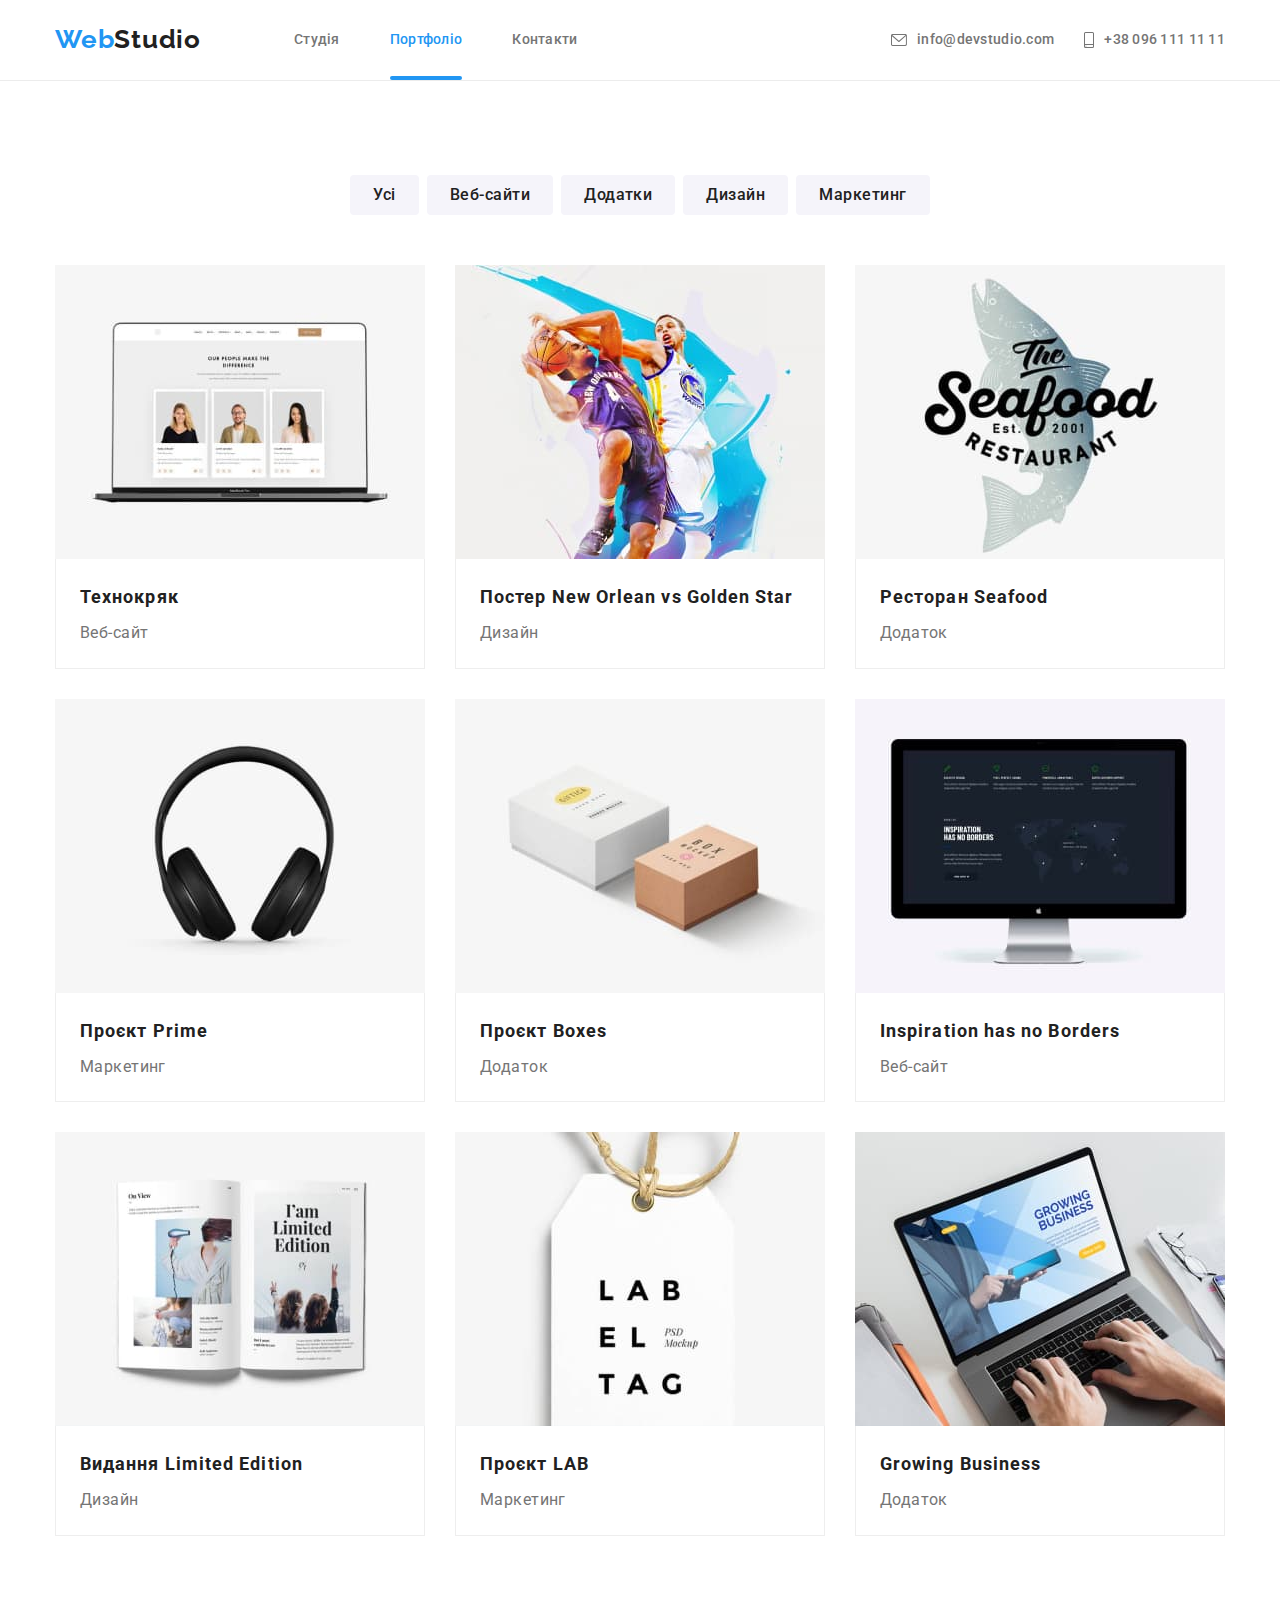
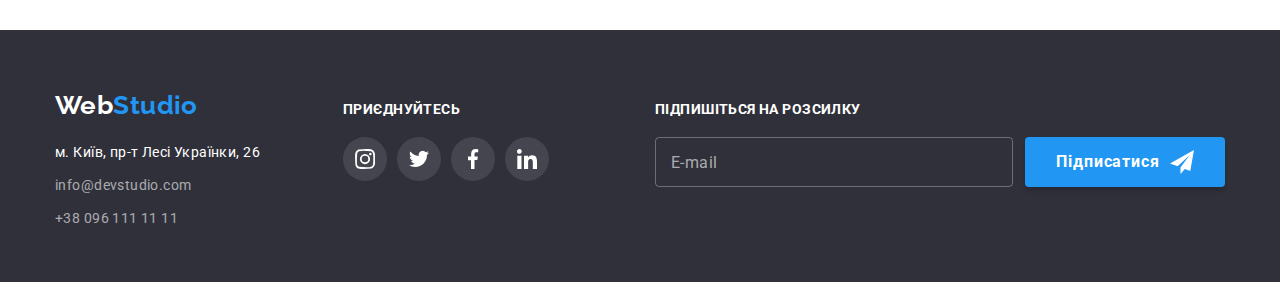
==== portfolio.html @ b29b8c08 "komit" ====
<!DOCTYPE html>
<html lang="uk">

<head>
  <meta charset="UTF-8" />
  <meta http-equiv="X-UA-Compatible" content="IE=edge" />
  <meta name="viewport" content="width=device-width, initial-scale=1.0" />
  <title>Document</title>

  <link href="https://fonts.googleapis.com/css2?family=Raleway:wght@700&family=Roboto:wght@400;500;700;900&display=swap"
    rel="stylesheet" />

  <link rel="stylesheet"
    href="https://cdnjs.cloudflare.com/ajax/libs/modern-normalize/1.1.0/modern-normalize.min.css" />

  <link rel="stylesheet" href="./css/styles.css" />
  <title>Препросесор SASS</title>
  <link rel="stylesheet" href="./css/main.min.css">
</head>

<body>
  <header class="header">
    <div class="header__container container">
      <a href="./index.html" class="logo">
        <span class="logo__web">Web</span><span class="logo__studio">Studio</span></a>
      <nav>
        <ul class="header__menu list">
          <li class="header__item">
            <a href="./index.html" class="header__link">Студія</a>
          </li>
          <li class="header__item">
            <a href="./portfolio.html" class=" header__link header__link--current header__link--active">Портфоліо</a>
          </li>
          <li class="header__item"><a href="" class="header__link">Контакти</a></li>
        </ul>
      </nav>

      <ul class="header__menu list">
        <li class="header__contact">
          <a href="mailto:info@devstudio.com" class="header__link">
            <svg class="header__icon" width="16" height="12">
              <use href="./images/icons.svg#icon-email" class="o"></use>
            </svg>
            info@devstudio.com</a>
        </li>
        <li class="header__contact">
          <a href="tel:+380961111111" class="header__link">
            <svg class="header__icon" width="10" height="16">
              <use href="./images/icons.svg#icon-smartphone"></use>
            </svg>
            +38 096 111 11 11</a>
        </li>
      </ul>
    </div>
  </header>

  <main>
    <section class="section">
      <div class="container">
        <h1 class="visually-hidden">Портфоліо</h1>
        <ul class="portfolio list">
          <li class="portfolio__item">
            <button type="button" class="portfolio__button">Усі</button>
          </li>
          <li class="portfolio__item">
            <button type="button" class="portfolio__button">Веб-сайти</button>
          </li>
          <li class="portfolio__item">
            <button type="button" class="portfolio__button">Додатки</button>
          </li>
          <li class="portfolio__item">
            <button type="button" class="portfolio__button">Дизайн</button>
          </li>
          <li class="portfolio__item">
            <button type="button" class="portfolio__button">Маркетинг</button>
          </li>
        </ul>

        <ul class="portfolio__box list">
          <li class="portfolio__element">
            <a href="">
              <div class="portfolio__thumb">
                <img src="./images/portfolio1.jpg" alt="web-site" width="370" height="294" />
                <div class="portfolio__name">
                  <p class="portfolio__text">
                    Ресурс пропонує комплексні пропозиції з різним рівнем
                    функціоналу та сервісів. Все це дозволить відвідувачу
                    отримати вичерпні відомості про компанію чи приватну
                    особу.
                  </p>
                </div>
              </div>
              <div class="portfolio__container">
                <h2 class="portfolio__title">Технокряк</h2>
                <p class="portfolio__info">Веб-сайт</p>
              </div>
            </a>
          </li>
          <li class="portfolio__element">
            <a href="">
              <div class="portfolio__thumb">
                <img src="./images/portfolio2.jpg" alt="design" width="370" height="294" />
                <div class="portfolio__name">
                  <p class="portfolio__text">
                    Ресурс пропонує комплексні пропозиції з різним рівнем
                    функціоналу та сервісів. Все це дозволить відвідувачу
                    отримати вичерпні відомості про компанію чи приватну
                    особу.
                  </p>
                </div>
              </div>
              <div class="portfolio__container">
                <h2 class="portfolio__title">Постер New Orlean vs Golden Star</h2>
                <p class="portfolio__info">Дизайн</p>
              </div>
            </a>
          </li>
          <li class="portfolio__element">
            <a href="">
              <div class="portfolio__thumb">
                <img src="./images/portfolio3.jpg" alt="addition" width="370" height="294" />
                <div class="portfolio__name">
                  <p class="portfolio__text">
                    Ресурс пропонує комплексні пропозиції з різним рівнем
                    функціоналу та сервісів. Все це дозволить відвідувачу
                    отримати вичерпні відомості про компанію чи приватну
                    особу.
                  </p>
                </div>
              </div>
              <div class="portfolio__container">
                <h2 class="portfolio__title">Ресторан Seafood</h2>
                <p class="portfolio__info">Додаток</p>
              </div>
            </a>
          </li>
          <li class="portfolio__element">
            <a href="">
              <div class="portfolio__thumb">
                <img src="./images/portfolio4.jpg" alt="marketing" width="370" height="294" />
                <div class="portfolio__name">
                  <p class="portfolio__text">
                    Ресурс пропонує комплексні пропозиції з різним рівнем
                    функціоналу та сервісів. Все це дозволить відвідувачу
                    отримати вичерпні відомості про компанію чи приватну
                    особу.
                  </p>
                </div>
              </div>
              <div class="portfolio__container">
                <h2 class="portfolio__title">Проєкт Prime</h2>
                <p class="portfolio__info">Маркетинг</p>
              </div>
            </a>
          </li>
          <li class="portfolio__element">
            <a href="">
              <div class="portfolio__thumb">
                <img src="./images/portfolio5.jpg" alt="addition" width="370" height="294" />
                <div class="portfolio__name">
                  <p class="portfolio__text">
                    Ресурс пропонує комплексні пропозиції з різним рівнем
                    функціоналу та сервісів. Все це дозволить відвідувачу
                    отримати вичерпні відомості про компанію чи приватну
                    особу.
                  </p>
                </div>
              </div>
              <div class="portfolio__container">
                <h2 class="portfolio__title">Проєкт Boxes</h2>
                <p class="portfolio__info">Додаток</p>
              </div>
            </a>
          </li>
          <li class="portfolio__element">
            <a href="">
              <div class="portfolio__thumb">
                <img src="./images/portfolio6.jpg" alt="web-site" width="370" height="294" />
                <div class="portfolio__name">
                  <p class="portfolio__text">
                    Ресурс пропонує комплексні пропозиції з різним рівнем
                    функціоналу та сервісів. Все це дозволить відвідувачу
                    отримати вичерпні відомості про компанію чи приватну
                    особу.
                  </p>
                </div>
              </div>
              <div class="portfolio__container">
                <h2 class="portfolio__title">Inspiration has no Borders</h2>
                <p class="portfolio__info">Веб-сайт</p>
              </div>
            </a>
          </li>
          <li class="portfolio__element">
            <a href="">
              <div class="portfolio__thumb">
                <img src="./images/portfolio7.jpg" alt="design" width="370" height="294" />
                <div class="portfolio__name">
                  <p class="portfolio__text">
                    Ресурс пропонує комплексні пропозиції з різним рівнем
                    функціоналу та сервісів. Все це дозволить відвідувачу
                    отримати вичерпні відомості про компанію чи приватну
                    особу.
                  </p>
                </div>
              </div>
              <div class="portfolio__container">
                <h2 class="portfolio__title">Видання Limited Edition</h2>
                <p class="portfolio__info">Дизайн</p>
              </div>
            </a>
          </li>
          <li class="portfolio__element">
            <a href="">
              <div class="portfolio__thumb">
                <img src="./images/portfolio8.jpg" alt="marketing" width="370" height="294" />
                <div class="portfolio__name">
                  <p class="portfolio__text">
                    Ресурс пропонує комплексні пропозиції з різним рівнем
                    функціоналу та сервісів. Все це дозволить відвідувачу
                    отримати вичерпні відомості про компанію чи приватну
                    особу.
                  </p>
                </div>
              </div>
              <div class="portfolio__container">
                <h2 class="portfolio__title">Проєкт LAB</h2>
                <p class="portfolio__info">Маркетинг</p>
              </div>
            </a>
          </li>
          <li class="portfolio__element">
            <a href="">
              <div class="portfolio__thumb">
                <img src="./images/portfolio9.jpg" alt="addition" width="370" height="294" />
                <div class="portfolio__name">
                  <p class="portfolio__text">
                    Ресурс пропонує комплексні пропозиції з різним рівнем
                    функціоналу та сервісів. Все це дозволить відвідувачу
                    отримати вичерпні відомості про компанію чи приватну
                    особу.
                  </p>
                </div>
              </div>
              <div class="portfolio__container">
                <h2 class="portfolio__title">Growing Business</h2>
                <p class="portfolio__info">Додаток</p>
              </div>
            </a>
          </li>
        </ul>
      </div>
    </section>
  </main>

  <footer class="footer">
    <div class="container footer__container">
      <div class="footer__logo">
        <a href="./index.html" class="footer__link"><span class="footer__web">Web</span><span
            class="footer__studio">Studio</span>
        </a>
        <address>
          <ul class="footer__adress list">
            <li class="footer__item">
              <a href="#" class="footer__map">м. Київ, пр-т Лесі Українки, 26</a>
            </li>
            <li class="footer__item">
              <a href="mailto:info@devstudio.com" class="footer__link-email">info@devstudio.com</a>
            </li>
            <li class="footer__item">
              <a href="tel:+380961111111" class="footer__link-tel">+38 096 111 11 11</a>
            </li>
          </ul>
        </address>
      </div>

      <div class="social-container">
        <p class="social__title">приєднуйтесь</p>

        <ul class="social">
          <li class="social__item">
            <a href="" class="social__link">
              <svg width="20" height="20">
                <use href="./images/icons.svg#icon-instagram" class="o"></use>
              </svg>
            </a>
          </li>
          <li class="social__item">
            <a href="" class="social__link">
              <svg width="20" height="20">
                <use href="./images/icons.svg#icon-twitter" class="o"></use>
              </svg>
            </a>
          </li>
          <li class="social__item">
            <a href="" class="social__link">
              <svg width="20" height="20">
                <use href="./images/icons.svg#icon-facebook" class="o"></use>
              </svg>
            </a>
          </li>
          <li class="social__item">
            <a href="" class="social__link">
              <svg width="20" height="20">
                <use href="./images/icons.svg#icon-linkedin" class="o"></use>
              </svg>
            </a>
          </li>
        </ul>
      </div>

      <div class="footer__form">
        <p class="footer__title">Підпишіться на розсилку</p>
        <form class="footer__box">
          <label for="E-mail" class="footer__label"></label>
          <input type="email" class="footer__input" name="E-mail" id="E-mail" placeholder="E-mail" />
          <button type="submit" class="footer__button">Підписатися
            <svg width="24" height="24">
              <use href="./images/icons.svg#icon-send" class="o"></use>
            </svg></button>
        </form>
      </div>
    </div>
  </footer>
</body>

</html>
---- css/styles.css ----
/* html {
  box-sizing: border-box;
}
*,
*::before,
*::after {
  box-sizing: inherit;
}
h1,
h2,
h3,
h4,
h5,
h6,
ul,
p {
  margin: 0;
}
ul {
  padding: 0;
}
img {
  display: block;
  max-width: 100%;
  height: auto;
}
a {
  text-decoration: none;
  color: inherit;
}
:root {
  --background-color: #ffffff;
  --brand-color: #2f303a;
  --button-color: #2196f3;
  --text-color: #212121;
  --second-text: #757575;
  --animation-name: #f5f4fa;
  --button-activ: #188ce8;
  --background-color-hero: #c4c4c4;
  --icons: #afb1b8;
}

body {
  background-color: var(--background-color);
  color: var(--second-text);
  font-family: Roboto, sans-serif;
  font-size: 14px;
  letter-spacing: 0.03em;
}
.container {
  width: 1200px;
  padding-left: 15px;
  padding-right: 15px;
  margin-left: auto;
  margin-right: auto;
}
.section {
  padding-top: 94px;
  padding-bottom: 94px;
}
.list {
  list-style: none;
  padding: 0;
  margin: 0;
}
.no-pading {
  padding-bottom: 0;
} */

/* Шапка */
/* .main-nav {
  display: flex;
  align-items: center;
}
.logo {
  padding-top: 24px;
  padding-bottom: 25px;
  font-family: Raleway, sans-serif;
  font-weight: 700;
  font-size: 26px;
  line-height: 1.19;
}
.web {
  color: var(--button-color);
}
.studio {
  color: var(--text-color);
} */
/* Навігації */
/* .site-nav {
  display: flex;
  margin-left: 93px;
}
.site-nav .item {
  position: relative;
}
.site-nav .item + .item {
  margin-left: 50px;
}
.site-nav .link {
  display: block;
  padding-top: 32px;
  padding-bottom: 32px;
  color: var(--text-color);

  font-weight: 500;
  line-height: 1.14;
  letter-spacing: 0.02em;

  transition: color 250ms cubic-bezier(0.4, 0, 0.2, 1);
}
.site-nav .link.current {
  color: var(--button-color);
}
.site-nav .link:hover,
.site-nav .link:focus {
  color: var(--button-color);
}
.active::after {
  content: "";
  display: inline-block;
  position: absolute;
  width: 100%;
  height: 4px;
  left: 0;
  bottom: 0;
  margin-top: 28px;

  background: #2196f3;
  border-radius: 2px;
} */

/* Контакти */
/* .auth-nav {
  display: flex;
  margin-left: auto;
  line-height: 16px;
  font-size: 14px;
  align-items: center;
}
.auth-nav .item + .item {
  margin-left: 50px;
}
.icon-emeil {
  margin-right: 10px;
}
.icon-smartphone {
  margin-right: 10px;
}
.auth-nav .info {
  display: flex;
  align-items: center;
  font-weight: 500;
  line-height: 1.14;
  letter-spacing: 0.02em;
}
.info {
  color: var(--second-text);
  fill: var(--second-text);

  transition: color 250ms cubic-bezier(0.4, 0, 0.2, 1);
}
.info:hover,
.info:focus {
  color: var(--button-color);
  fill: var(--button-color);
} */

/* Герой */
/* .hero {
  padding: 200px 0 200px 0;
  max-width: 1600px;
  height: 600px;
  margin-left: auto;
  margin-right: auto;
  background: var(--background-color-hero);
  background-image: linear-gradient(
      to right,
      rgba(40, 48, 58, 0.4),
      rgba(47, 48, 58, 0.4)
    ),
    url(../images/Imgfon.jpg);
  background-repeat: no-repeat;
  background-position: center;
  background-size: auto;
}

.hero-title {
  text-align: center;
  color: var(--background-color);
  font-size: 44px;
  line-height: 1.36;
  letter-spacing: 0.06em;
  text-transform: uppercase;
  font-weight: 900;
  margin: 0 auto 30px;
  width: 696px;
}

.button-primary {
  display: flex;
  text-align: center;
  flex-direction: column;
  justify-content: center;
  align-items: center;
  cursor: pointer;

  font-weight: 700;
  font-size: 16px;
  line-height: 1.88;
  letter-spacing: 0.06em;
  box-shadow: 0px 4px 4px rgba(0, 0, 0, 0.15);
  border-radius: 4px;
  border: none;
  width: 216px;
  height: 50px;
  margin: auto;
  padding: 0;

  color: var(--background-color);
  background-color: var(--button-color);

  transition: background-color 250ms cubic-bezier(0.4, 0, 0.2, 1),
    color 250ms cubic-bezier(0.4, 0, 0.2, 1);
}

.button-primary:hover,
.button-primary:focus {
  background-color: var(--button-activ);
} */

/* Секції */
/* .visually-hidden {
  position: absolute;
  width: 1px;
  height: 1px;
  margin: -1px;
  border: 0;
  padding: 0;

  white-space: nowrap;
  clip-path: inset(100%);
  clip: rect(0 0 0 0);
  overflow: hidden;
} */
/* Список переваг */
/* .feature-list {
  display: flex;
  flex-wrap: wrap;
  column-gap: 30px;
}
.feature-list > .distributed {
  flex-basis: calc((100% - 90px) / 4);
}
.feature-list .title {
  margin-bottom: 10px;

  color: var(--text-color);
  font-weight: 700;
  line-height: 1.14;
  font-size: 14px;
  text-transform: uppercase;
}
.feature-list .desc {
  line-height: 1.71;
} */
/* Іконки перваг */
/* .icon-element {
  display: flex;
  align-items: center;
  justify-content: center;
  width: 270px;
  height: 120px;
  border-radius: 4px;
  margin-bottom: 30px;
  background-color: var(--animation-name);
}
.icon-header-mail {
  display: flex;
  justify-content: center;
}
.icon-header-mail:not(:last-child) {
  margin-right: 30px;
} */

/* Чим займаємось */
/* .img {
  display: flex;
  flex-wrap: wrap;
  column-gap: 30px;
}
.img > .picture {
  flex-basis: calc((100% - 60px) / 3);
}
.img .picture {
  position: relative;
}
.rubric {
  margin-bottom: 50px;

  color: var(--text-color);
  font-weight: 700;
  font-size: 36px;
  line-height: 1.16;
  text-align: center;
}

.work-section__text {
  position: absolute;
  display: flex;
  justify-content: center;
  bottom: 0;
  align-items: center;

  width: 370px;
  height: 70px;
  background: rgba(47, 48, 58, 0.8);

  font-weight: 700;
  font-size: 14px;
  line-height: 1.14;
  letter-spacing: 0.03em;
  text-transform: uppercase;
  color: var(--background-color);
} */

/* Команда */
/* .team-section {
  background: var(--animation-name);
}
.items {
  display: flex;
  flex-wrap: wrap;
  column-gap: 30px;
}
.items > .foto {
  flex-basis: calc((100% - 90px) / 4);

  background-color: var(--background-color);
  box-shadow: 0px 1px 3px rgba(0, 0, 0, 0.12), 0px 1px 1px rgba(0, 0, 0, 0.14),
    0px 2px 1px rgba(0, 0, 0, 0.2);
  border-radius: 0px 0px 4px 4px;
}
.foto > .foto-desc {
  padding: 30px 0;
}
.team-section .rubric {
  margin-bottom: 50px;

  color: var(--text-color);
  font-weight: 700;
  font-size: 36px;
  line-height: 1.16;
  text-align: center;
}
.team-section .name {
  margin-bottom: 10px;
  color: var(--text-color);
  font-weight: 500;
  font-size: 16px;
  line-height: 1.18;
  text-align: center;
}
.team-section .subtitle {
  font-size: 16px;
  line-height: 1.18;
  text-align: center;
} */

/* іконки соцмереж */
/* .icon-wrapper {
  display: flex;
  align-items: center;
  justify-content: center;
  padding-top: 16px;
}
.card-link {
  display: flex;
  justify-content: center;
}
.link-icon-list {
  list-style-type: none;
}
.link-social-icon {
  display: flex;
  justify-content: center;
  align-items: center;
  width: 44px;
  height: 44px;
  fill: var(--icons);
  cursor: pointer;
  background-color: var(--background-color);
  border-radius: 50%;

  transition: background-color 250ms cubic-bezier(0.4, 0, 0.2, 1),
    fill 250ms cubic-bezier(0.4, 0, 0.2, 1);
}
.link-social-icon:hover,
.link-social-icon:focus {
  fill: var(--background-color);
  background-color: var(--button-color);
  border-radius: 50%;
}
.link-icon-list:not(:last-child) {
  margin-right: 10px;
} */

/* Постійні клієнти ІКОНКИ */
/* .section-clients .section-title {
  margin-bottom: 50px;
  font-weight: 700;
  font-size: 36px;
  line-height: 1.16;
  text-align: center;
  letter-spacing: 0.03em;
  color: var(--text-color);
}
.list-icon {
  display: flex;
  justify-content: center;
}
.item-icon {
  display: flex;
  justify-content: center;
  align-items: baseline;
}
.item-icon:not(:last-child) {
  margin-right: 30px;
}
.link-icon {
  display: flex;
  justify-content: center;
  align-items: center;
  width: 170px;
  height: 92px;
  border: 1px solid var(--icons);
  border-radius: 4px;
  fill: var(--icons);

  transition: border 250ms cubic-bezier(0.4, 0, 0.2, 1),
    fill 250ms cubic-bezier(0.4, 0, 0.2, 1);
}
.link-icon:hover,
.link-icon:focus {
  fill: var(--button-color);
  border-color: var(--button-color);
} */

/* Футер Лого*/
/* .footer {
  background: var(--brand-color);
  height: 252px;
  padding: 60px 0 60px 0;
}
.footer .list-div {
  display: flex;
  align-items: baseline;
  justify-content: space-between;
}
.link-wrapper {
  margin-right: 70px;
}
.logo-f {
  display: flex;
  margin-bottom: 20px;

  font-family: Raleway, sans-serif;
  font-weight: 700;
  font-size: 26px;
  line-height: 1.19;
}
.web-footer {
  color: var(--background-color);
}

.studio-footer {
  color: var(--button-color);
}

address li {
  margin-bottom: 9px;
}
address li:last-child {
  margin-bottom: 0;
}
.info-nav {
  font-style: normal;
}
.info-nav .map:hover,
.info-nav .map:focus,
.info-nav .mail-up:hover,
.info-nav .mail-up:focus,
.info-nav .tel-up:hover,
.info-nav .tel-up:focus {
  color: var(--button-color);
}
.info-nav .map {
  color: var(--background-color);
  line-height: 1.71;

  transition: color 250ms cubic-bezier(0.4, 0, 0.2, 1);
}
.info-nav .mail-up {
  color: rgba(255, 255, 255, 0.6);
  line-height: 1.71;

  transition: color 250ms cubic-bezier(0.4, 0, 0.2, 1);
}
.info-nav .tel-up {
  color: rgba(255, 255, 255, 0.6);
  line-height: 1.71;

  transition: color 250ms cubic-bezier(0.4, 0, 0.2, 1);
}


.icon-wrapper-footer {
  display: flex;
  flex-direction: column;
}

.text-icon {
  font-family: "Roboto";
  font-style: normal;
  font-weight: 700;
  font-size: 14px;
  line-height: 16px;
  letter-spacing: 0.03em;
  text-transform: uppercase;
  margin-bottom: 20px;
  color: var(--background-color);
  fill: var(--background-color);
}
.list-icon-footer {
  display: flex;
  align-items: baseline;
}
.item-icon-end {
  display: flex;
  justify-content: center;
}
.item-icon-end:not(:last-child) {
  margin-right: 10px;
}
.link-footer-icon {
  display: flex;
  justify-content: center;
  align-items: center;
  width: 44px;
  height: 44px;
  fill: var(--background-color);
  cursor: pointer;
  background-color: rgba(255, 255, 255, 0.1);
  border-radius: 50%;

  transition: background-color 250ms cubic-bezier(0.4, 0, 0.2, 1),
    color 250ms cubic-bezier(0.4, 0, 0.2, 1);
}
.link-footer-icon:hover,
.link-footer-icon:focus {
  fill: var(--background-color);
  background-color: var(--button-color);
  border-radius: 50%;
}
.link-footer-icon:not(:last-child) {
  margin-right: 10px;
}



.form-input {
  margin-left: 93px;
}
.footer-email-form {
  display: flex;
  align-items: center;
}
.form-input label {
  position: absolute;
  display: flex;
  font-size: 16px;
  line-height: 1.25;
  letter-spacing: 0.03em;

  color: rgba(255, 255, 255, 0.6);
}
.send-size-input {
  display: flex;
  align-items: center;

  width: 358px;
  height: 50px;

  font-style: normal;
  font-weight: 400;
  font-size: 16px;
  line-height: 1.25;
  letter-spacing: 0.03em;

  color: var(--background-color);

  padding: 16px 15px;
  border: 1px solid rgba(255, 255, 255, 0.3);
  border-radius: 4px;
  background-color: transparent;
}
.send-size-input::placeholder {
  color: rgba(255, 255, 255, 0.6);
}
.button-submit-send {
  display: flex;
  justify-content: center;
  align-items: center;
  width: 200px;
  height: 50px;
  margin-left: 12px;
  padding: 0px;
  font-weight: 700;
  font-size: 16px;
  line-height: 1.88;
  letter-spacing: 0.06em;
  color: var(--background-color);
  background-color: var(--button-color);
  border: none;
  box-shadow: 0px 4px 4px rgb(0 0 0 / 15%);
  border-radius: 4px;
  cursor: pointer;
  transition: background-color 250ms cubic-bezier(0.4, 0, 0.2, 1);
  flex-direction: row;
  gap: 10px;
}
.button-submit-send:focus,
.button-submit-send:hover {
  background-color: var(--button-activ);
  transition: background-color 250ms cubic-bezier(0.4, 0, 0.2, 1);
} */

/* Стилі для Portfoio */
/* Кнопки навігації */
/* .btn-portfolio {
  display: flex;
  justify-content: center;
  margin-bottom: 50px;
}
.btn {
  color: var(--text-color);
  background-color: var(--animation-name);
  font-weight: 500;
  font-size: 16px;
  line-height: 1.62;
  letter-spacing: 0.03em;
  text-align: center;
  font-family: inherit;
  cursor: pointer;

  padding: 6px 22px;
  border-radius: 4px;
  border: 1px solid transparent;

  transition: background-color 250ms cubic-bezier(0.4, 0, 0.2, 1),
    color 250ms cubic-bezier(0.4, 0, 0.2, 1),
    box-shadow 250ms cubic-bezier(0.4, 0, 0.2, 1);
}
.btn-list:not(:last-child) {
  margin-right: 8px;
}
.btn-portfolio button:hover,
.btn-portfolio button:focus {
  color: var(--background-color);
  background-color: var(--button-color);
  box-shadow: 0px 3px 1px rgba(0, 0, 0, 0.1), 0px 1px 2px rgba(0, 0, 0, 0.08),
    0px 2px 2px rgba(0, 0, 0, 0.12);
  border-radius: 4px;
} */

/* Портфоліо */

/* .firs-block {
  display: flex;
  flex-wrap: wrap;
  gap: 30px;
}
.firs-block > .block-img {
  flex-basis: calc((100% - 60px) / 3);
}
.name-desc {
  padding: 20px 24px;
  background: var(--background-color);
  border: 1px solid #eeeeee;
  border-top: transparent;
}
.firs-block .name-block {
  margin-bottom: 4px;

  font-weight: 700;
  font-size: 18px;
  line-height: 2;
  letter-spacing: 0.06em;
  color: var(--text-color);
}
.firs-block .name-end {
  font-size: 16px;
  line-height: 1.8;
  color: var(--second-text);
}
.block-img {
  transition: box-shadow 250ms cubic-bezier(0.4, 0, 0.2, 1);
}
.block-img:hover,
.block-img:focus {
  border: 1px solid #eeeeee;
  box-shadow: 0px 1px 1px rgba(0, 0, 0, 0.12), 0px 4px 4px rgba(0, 0, 0, 0.06),
    1px 4px 6px rgba(0, 0, 0, 0.16);
} */
/* HOVER для портфоліо */
/* .thumb {
  position: relative;
  overflow: hidden;
}
.product-overlay {
  display: inline-block;
  position: absolute;
  width: 100%;
  height: 100%;
  top: 0;
  left: 0;

  background-color: rgba(33, 150, 243, 0.9);

  transform: translateY(100%);
  transition: transform 250ms cubic-bezier(0.4, 0, 0.2, 1);
}
.block-img:hover .product-overlay {
  background: rgba(33, 150, 243, 0.9);
  transform: translateY(0);
}

.product-actions {
  position: absolute;
  padding: 63px 24px;

  font-weight: 400;
  font-size: 18px;
  line-height: 1.55;
  letter-spacing: 0.03em;

  color: var(--background-color);
} */

/* Модальне вікно */
/* .backdrop {
  position: fixed;
  z-index: 1;
  top: 0;
  left: 0;
  width: 100%;
  height: 100%;

  transition: opacity 250ms cubic-bezier(0.4, 0, 0.2, 1),
    visibility 250ms cubic-bezier(0.4, 0, 0.2, 1);

  background: rgba(0, 0, 0, 0.2);
}
.backdrop.is-hidden {
  opacity: 0;
  pointer-events: none;
  visibility: hidden;
}
.modal {
  position: absolute;
  top: 50%;
  left: 50%;
  transform: translate(-50%, -50%);

  transition: transform 250ms cubic-bezier(0.4, 0, 0.2, 1);
  width: 528px;
  height: 581px;

  background: #ffffff;
  box-shadow: 0px 1px 3px rgba(0, 0, 0, 0.12), 0px 1px 1px rgba(0, 0, 0, 0.14),
    0px 2px 1px rgba(0, 0, 0, 0.2);
  border-radius: 4px;
}
.btn-modal-close {
  display: flex;
  align-items: center;
  justify-content: center;
  margin-top: 8px;
  margin-right: 8px;
  position: absolute;
  width: 30px;
  height: 30px;
  right: 0;
  top: 0;

  cursor: pointer;
  border-radius: 50%;
  background: #ffffff;
  border: 1px solid rgba(0, 0, 0, 0.1);
}
.btn-modal-close:hover,
.btn-modal-close:focus {
  fill: var(--button-color);
}
.icon-close {
  width: 11px;
  height: 11px;
} */
/* Форма */
/* .form {
  width: 528px;
  margin-left: auto;
  margin-right: auto;
  padding: 40px;

  background: var(--background-color);
  box-shadow: 0px 1px 3px rgba(0, 0, 0, 0.12), 0px 1px 1px rgba(0, 0, 0, 0.14),
    0px 2px 1px rgba(0, 0, 0, 0.2);
  border-radius: 4px;
}
.form b {
  display: block;
  margin-bottom: 12px;
  font-size: 20px;
  line-height: 1.15;
  text-align: center;
  letter-spacing: 0.03em;

  color: var(--text-color);
}
.form-field {
  position: relative;
  display: flex;
  flex-direction: column;
  margin-bottom: 10px;
}
.form-field label {
  position: relative;
  text-align: left;
  margin-bottom: 4px;

  font-family: "Roboto";
  font-style: normal;
  font-weight: 400;
  font-size: 12px;
  line-height: 1.16;
  letter-spacing: 0.01em;

  color: var(--second-text);
}
.form-field input {
  margin: 0;
  padding: 12px 0 12px 42px;
  width: 448px;
  height: 40px;
  cursor: pointer;
  box-sizing: border-box;
  border: 1px solid rgba(33, 33, 33, 0.2);
  border-radius: 4px;
  transition: border 250ms cubic-bezier(0.4, 0, 0.2, 1);
}
.form-field input:focus,
.form-field input:hover {
  outline: none;
  border-color: var(--button-color);
  transition: border-color 250ms cubic-bezier(0.4, 0, 0.2, 1);
}
.form-field-icon {
  display: flex;
  position: relative;
  cursor: pointer;
}
.form-field-icon .icon {
  display: inline-block;
  position: absolute;
  width: 18px;
  height: 18px;
  top: 50%;
  left: 12px;
  transform: translateY(-50%);
  transition: fill 250ms cubic-bezier(0.4, 0, 0.2, 1);
}
.form-field-icon:focus,
.form-field-icon:hover {
  fill: var(--button-color);
  transition: fill 250ms cubic-bezier(0.4, 0, 0.2, 1);
  transition: border 250ms cubic-bezier(0.4, 0, 0.2, 1);
}
.comment {
  display: block;
  font-size: 12px;
  line-height: 1.16;
  letter-spacing: 0.01em;
  font-weight: 400;
  resize: none;

  padding: 12px 16px;
  width: 448px;
  height: 120px;
  border: 1px solid rgba(33, 33, 33, 0.2);
  border-radius: 4px;
  margin-bottom: 20px;
  transition: border-color 250ms cubic-bezier(0.4, 0, 0.2, 1);
}
.comment::placeholder {
  color: rgba(117, 117, 117, 0.5);
}
.comment:focus,
.comment:hover {
  border-color: var(--button-color);
  outline: none;
  transition: border-color 250ms cubic-bezier(0.4, 0, 0.2, 1);
} */

/* Чекбокс */

/* .options-form-field {
  display: flex;
  justify-content: center;
  margin-bottom: 30px;
}
.options-checkbox {
  position: absolute;
  width: 1px;
  height: 1px;
  margin: -1px;
  border: 0;
  padding: 0;
  clip: rect(0 0 0 0);
  overflow: hidden;
}
.label {
  display: flex;
  align-items: center;
}
.icon-checkbox-box {
  display: inline-block;
  margin-right: 9px;

  width: 16px;
  height: 15px;

  border: 2px solid var(--text-color);
  border-radius: 2px;

  transition: border-color 250ms cubic-bezier(0.4, 0, 0.2, 1),
    background-color 250ms cubic-bezier(0.4, 0, 0.2, 1);

  cursor: pointer;
}
.options-checkbox:checked + .icon-checkbox-box {
  border-color: var(--button-color);
  background-color: var(--button-color);
  background-image: url(../images/icon-check.svg);
  background-size: contain;
  background-origin: border-box;
  background-position: center;
  transition: border-color 250ms cubic-bezier(0.4, 0, 0.2, 1),
    background-color 250ms cubic-bezier(0.4, 0, 0.2, 1);
}
.options-checkbox:focus + .icon-checkbox-box {
  border-color: var(--button-color);
}
/*  
/* .clic {
  text-decoration: underline;
  color: var(--button-color);
  margin-left: 4px;
}
.options-form-field label {
  font-size: 14px;
  line-height: 1.7;
  letter-spacing: 0.03em;

  color: var(--second-text);
}
.button-submit-text {
  display: flex;
  text-align: center;
  justify-content: center;
  align-items: center;
  cursor: pointer;

  font-size: 16px;
  line-height: 1.88;
  letter-spacing: 0.06em;
  background: var(--button-color);
  box-shadow: 0px 4px 4px rgba(0, 0, 0, 0.15);
  border-radius: 4px;
  border: none;
  width: 200px;
  height: 50px;
  margin: auto;
  padding: 0;

  color: var(--background-color);
  background-color: var(--button-color);

  transition: background-color 250ms cubic-bezier(0.4, 0, 0.2, 1),
    color 250ms cubic-bezier(0.4, 0, 0.2, 1);
}

.button-submit-text:hover,
.button-submit-text:focus {
  background-color: var(--button-activ);
} */
---- css/main.min.css ----
/*! modern-normalize v0.6.0 | MIT License | https://github.com/sindresorhus/modern-normalize */*,*::before,*::after{-webkit-box-sizing:border-box;box-sizing:border-box}:root{-moz-tab-size:4;-o-tab-size:4;tab-size:4}html{line-height:1.15;-webkit-text-size-adjust:100%}body{margin:0}body{font-family:system-ui,-apple-system,"Segoe UI",Roboto,Helvetica,Arial,sans-serif,"Apple Color Emoji","Segoe UI Emoji"}hr{height:0}abbr[title]{-webkit-text-decoration:underline dotted;text-decoration:underline dotted}b,strong{font-weight:bolder}code,kbd,samp,pre{font-family:SFMono-Regular,Consolas,"Liberation Mono",Menlo,monospace;font-size:1em}small{font-size:80%}sub,sup{font-size:75%;line-height:0;position:relative;vertical-align:baseline}sub{bottom:-0.25em}sup{top:-0.5em}button,input,optgroup,select,textarea{font-family:inherit;font-size:100%;line-height:1.15;margin:0}button,select{text-transform:none}button,[type=button],[type=reset],[type=submit]{-webkit-appearance:button}button::-moz-focus-inner,[type=button]::-moz-focus-inner,[type=reset]::-moz-focus-inner,[type=submit]::-moz-focus-inner{border-style:none;padding:0}button:-moz-focusring,[type=button]:-moz-focusring,[type=reset]:-moz-focusring,[type=submit]:-moz-focusring{outline:1px dotted ButtonText}fieldset{padding:.35em .75em .625em}legend{padding:0}progress{vertical-align:baseline}[type=number]::-webkit-inner-spin-button,[type=number]::-webkit-outer-spin-button{height:auto}[type=search]{-webkit-appearance:textfield;outline-offset:-2px}[type=search]::-webkit-search-decoration{-webkit-appearance:none}::-webkit-file-upload-button{-webkit-appearance:button;font:inherit}summary{display:list-item}:root{--background-color: #ffffff;--brand-color: #2f303a;--button-color: #2196f3;--text-color: #212121;--second-text: #757575;--animation-name: #f5f4fa;--button-activ: #188ce8;--background-color-hero: #c4c4c4;--icons: #afb1b8}html{-webkit-box-sizing:border-box;box-sizing:border-box}*,*::before,*::after{-webkit-box-sizing:inherit;box-sizing:inherit}h1,h2,h3,h4,h5,h6,ul,p{margin:0}ul{padding:0}img{display:block;max-width:100%;height:auto}a{text-decoration:none;color:inherit}body{background-color:var(--background-color);color:var(--second-text);font-family:Roboto,sans-serif;font-size:14px;letter-spacing:.03em}header{border-bottom:1px solid #ececec}.container{width:1200px;padding-left:15px;padding-right:15px;margin-left:auto;margin-right:auto}.section{padding-top:94px;padding-bottom:94px}.list{list-style:none;padding:0}.no-pading{padding-bottom:0}.visually-hidden{position:absolute;width:1px;height:1px;margin:-1px;border:0;padding:0;white-space:nowrap;-webkit-clip-path:inset(100%);clip-path:inset(100%);clip:rect(0 0 0 0);overflow:hidden}header{border-bottom:1px solid #ececec}.header__container{display:-webkit-box;display:-ms-flexbox;display:flex;-webkit-box-align:center;-ms-flex-align:center;align-items:center}.logo{margin-right:93px;padding-top:24px;padding-bottom:25px;font-family:Raleway;font-style:normal;font-weight:700;font-size:26px;line-height:1.19;letter-spacing:.03em}.logo__web{color:var(--button-color)}.logo__studio{color:var(--text-color)}.header-menu{display:-webkit-box;display:-ms-flexbox;display:flex;margin-left:93px}.header__item{position:relative;display:inline-block}.header__item:not(:last-child){margin-right:50px}.header__link{display:block;padding-top:32px;padding-bottom:32px;font-family:"Roboto";font-style:normal;font-weight:500;line-height:1.14;letter-spacing:.02em;-webkit-transition:color 250ms cubic-bezier(0.4, 0, 0.2, 1);transition:color 250ms cubic-bezier(0.4, 0, 0.2, 1)}.header__link:hover,.header__link:focus{color:var(--button-color)}.header__link--active::after{content:"";position:absolute;width:100%;display:inline-block;height:4px;left:0;bottom:0;margin-top:28px;background:#2196f3;border-radius:2px}.header__link--current{color:var(--button-color)}.header__menu{display:-webkit-box;display:-ms-flexbox;display:flex;margin-left:auto;line-height:16px;font-size:14px;-webkit-box-align:center;-ms-flex-align:center;align-items:center;fill:var(--second-text)}.header__contact:first-child{margin-right:30px}.header__link{display:-webkit-box;display:-ms-flexbox;display:flex;-webkit-box-align:center;-ms-flex-align:center;align-items:center;font-weight:500;line-height:1.14;letter-spacing:.02em}.header__link{fill:var(--second-text);-webkit-transition:color 250ms cubic-bezier(0.4, 0, 0.2, 1);transition:color 250ms cubic-bezier(0.4, 0, 0.2, 1)}.header__link:hover,.header__link:focus{color:var(--button-color);fill:var(--button-color)}.header__icon{margin-right:10px}.hero{padding:200px 0 200px 0;max-width:1600px;height:600px;margin-left:auto;margin-right:auto;background:var(--background-color-hero);background-image:-webkit-gradient(linear, left top, right top, from(rgba(40, 48, 58, 0.4)), to(rgba(47, 48, 58, 0.4))),url(../images/Imgfon.jpg);background-image:linear-gradient(to right, rgba(40, 48, 58, 0.4), rgba(47, 48, 58, 0.4)),url(../images/Imgfon.jpg);background-repeat:no-repeat;background-position:center;background-size:auto}.hero__text{text-align:center;color:var(--background-color);font-size:44px;line-height:1.36;letter-spacing:.06em;text-transform:uppercase;font-weight:900;margin:0 auto 30px;width:696px}.hero__button{display:-webkit-box;display:-ms-flexbox;display:flex;text-align:center;-webkit-box-orient:vertical;-webkit-box-direction:normal;-ms-flex-direction:column;flex-direction:column;-webkit-box-pack:center;-ms-flex-pack:center;justify-content:center;-webkit-box-align:center;-ms-flex-align:center;align-items:center;cursor:pointer;font-weight:700;font-size:16px;line-height:1.88;letter-spacing:.06em;-webkit-box-shadow:0px 4px 4px rgba(0,0,0,.15);box-shadow:0px 4px 4px rgba(0,0,0,.15);border-radius:4px;border:none;width:216px;height:50px;margin:auto;padding:0;color:var(--background-color);background-color:var(--button-color);-webkit-transition:background-color 250ms cubic-bezier(0.4, 0, 0.2, 1),color 250ms cubic-bezier(0.4, 0, 0.2, 1);transition:background-color 250ms cubic-bezier(0.4, 0, 0.2, 1),color 250ms cubic-bezier(0.4, 0, 0.2, 1)}.hero__button:hover,.hero__button:focus{background-color:var(--button-activ)}.benefits__box{display:-webkit-box;display:-ms-flexbox;display:flex;-ms-flex-wrap:wrap;flex-wrap:wrap;-webkit-column-gap:30px;-moz-column-gap:30px;column-gap:30px}.benefits__box .benefits__element{-ms-flex-preferred-size:calc((100% - 90px)/4);flex-basis:calc((100% - 90px)/4)}.benefits__name{margin-bottom:10px;color:var(--text-color);font-weight:700;line-height:1.14;font-size:14px;text-transform:uppercase}.benefits__text{line-height:1.71}.benefits__icons{display:-webkit-box;display:-ms-flexbox;display:flex;-webkit-box-align:center;-ms-flex-align:center;align-items:center;-webkit-box-pack:center;-ms-flex-pack:center;justify-content:center;width:270px;height:120px;border-radius:4px;margin-bottom:30px;background-color:var(--animation-name)}.benefits__icon{display:-webkit-box;display:-ms-flexbox;display:flex;-webkit-box-pack:center;-ms-flex-pack:center;justify-content:center}.benefits__icon:not(:last-child){margin-right:30px}.work__title{margin-bottom:50px;color:var(--text-color);font-weight:700;font-size:36px;line-height:1.16;text-align:center}.work__menu{display:-webkit-box;display:-ms-flexbox;display:flex;-ms-flex-wrap:wrap;flex-wrap:wrap;-webkit-column-gap:30px;-moz-column-gap:30px;column-gap:30px}.work__menu{-ms-flex-preferred-size:calc((100% - 60px)/3);flex-basis:calc((100% - 60px)/3)}.work__menu{position:relative}.work__text{position:absolute;display:-webkit-box;display:-ms-flexbox;display:flex;-webkit-box-pack:center;-ms-flex-pack:center;justify-content:center;bottom:0;-webkit-box-align:center;-ms-flex-align:center;align-items:center;width:370px;height:70px;background:rgba(47,48,58,.8);font-weight:700;font-size:14px;line-height:1.14;letter-spacing:.03em;text-transform:uppercase;color:var(--background-color)}.team{background:var(--animation-name)}.team__title{margin-bottom:50px;color:var(--text-color);font-weight:700;font-size:36px;line-height:1.16;text-align:center}.team__menu{display:-webkit-box;display:-ms-flexbox;display:flex;-ms-flex-wrap:wrap;flex-wrap:wrap;-webkit-column-gap:30px;-moz-column-gap:30px;column-gap:30px}.team__menu>.team__images{-ms-flex-preferred-size:calc((100% - 90px)/4);flex-basis:calc((100% - 90px)/4);background-color:var(--background-color);-webkit-box-shadow:0px 1px 3px rgba(0,0,0,.12),0px 1px 1px rgba(0,0,0,.14),0px 2px 1px rgba(0,0,0,.2);box-shadow:0px 1px 3px rgba(0,0,0,.12),0px 1px 1px rgba(0,0,0,.14),0px 2px 1px rgba(0,0,0,.2);border-radius:0px 0px 4px 4px}.team__images>.team__box{padding:30px 0}.team__name{margin-bottom:10px;color:var(--text-color);font-weight:500;font-size:16px;line-height:1.18;letter-spacing:.03em;text-align:center}.team__work{font-size:16px;line-height:1.18;text-align:center}.icons{display:-webkit-box;display:-ms-flexbox;display:flex;-webkit-box-align:center;-ms-flex-align:center;align-items:center;-webkit-box-pack:center;-ms-flex-pack:center;justify-content:center;padding-top:16px}.icons__box{display:-webkit-box;display:-ms-flexbox;display:flex;-webkit-box-pack:center;-ms-flex-pack:center;justify-content:center}.icons__images{list-style-type:none}.icons__images:not(:last-child){margin-right:10px}.icons__link{display:-webkit-box;display:-ms-flexbox;display:flex;-webkit-box-pack:center;-ms-flex-pack:center;justify-content:center;-webkit-box-align:center;-ms-flex-align:center;align-items:center;width:44px;height:44px;fill:var(--icons);cursor:pointer;background-color:var(--background-color);border-radius:50%;-webkit-transition:background-color 250ms cubic-bezier(0.4, 0, 0.2, 1),fill 250ms cubic-bezier(0.4, 0, 0.2, 1);transition:background-color 250ms cubic-bezier(0.4, 0, 0.2, 1),fill 250ms cubic-bezier(0.4, 0, 0.2, 1)}.icons__link:hover,.icons__link:focus{fill:var(--background-color);background-color:var(--button-color);border-radius:50%}.clients__title{margin-bottom:50px;font-weight:700;font-size:36px;line-height:1.16;text-align:center;letter-spacing:.03em;color:var(--text-color)}.clients__box{display:-webkit-box;display:-ms-flexbox;display:flex;-webkit-box-pack:center;-ms-flex-pack:center;justify-content:center}.clients__element{display:-webkit-box;display:-ms-flexbox;display:flex;-webkit-box-pack:center;-ms-flex-pack:center;justify-content:center;-webkit-box-align:baseline;-ms-flex-align:baseline;align-items:baseline}.clients__element:not(:last-child){margin-right:30px}.clients__link{display:-webkit-box;display:-ms-flexbox;display:flex;-webkit-box-pack:center;-ms-flex-pack:center;justify-content:center;-webkit-box-align:center;-ms-flex-align:center;align-items:center;width:170px;height:92px;border:1px solid var(--icons);border-radius:4px;fill:var(--icons);-webkit-transition:border 250ms cubic-bezier(0.4, 0, 0.2, 1),fill 250ms cubic-bezier(0.4, 0, 0.2, 1);transition:border 250ms cubic-bezier(0.4, 0, 0.2, 1),fill 250ms cubic-bezier(0.4, 0, 0.2, 1)}.clients__link:hover,.clients__link:focus{fill:var(--button-color);border-color:var(--button-color)}.footer{background:var(--brand-color);height:252px;padding:60px 0 60px 0}.footer .footer__container{display:-webkit-box;display:-ms-flexbox;display:flex;-webkit-box-align:baseline;-ms-flex-align:baseline;align-items:baseline;-webkit-box-pack:justify;-ms-flex-pack:justify;justify-content:space-between}.footer__logo{margin-right:70px}.footer__logo .footer__link{display:-webkit-box;display:-ms-flexbox;display:flex;margin-bottom:20px;font-family:Raleway;font-weight:700;font-size:26px;line-height:1.19}.footer__web{color:var(--background-color)}.footer__studio{color:var(--button-color)}.footer__item{margin-bottom:9px}.footer__item:last-child{margin-bottom:0}.footer__adress{font-style:normal}.footer__map{color:var(--background-color);line-height:1.71;-webkit-transition:color 250ms cubic-bezier(0.4, 0, 0.2, 1);transition:color 250ms cubic-bezier(0.4, 0, 0.2, 1)}.footer__link-email{color:rgba(255,255,255,.6);line-height:1.71;-webkit-transition:color 250ms cubic-bezier(0.4, 0, 0.2, 1);transition:color 250ms cubic-bezier(0.4, 0, 0.2, 1)}.footer__link-tel{color:rgba(255,255,255,.6);line-height:1.71;-webkit-transition:color 250ms cubic-bezier(0.4, 0, 0.2, 1);transition:color 250ms cubic-bezier(0.4, 0, 0.2, 1)}.footer__map:hover,.footer__map:focus,.footer__link-email:hover,.footer__link-email:focus,.footer__link-tel:hover,.footer__link-tel:focus{color:var(--button-color)}.social-container{display:-webkit-box;display:-ms-flexbox;display:flex;-webkit-box-orient:vertical;-webkit-box-direction:normal;-ms-flex-direction:column;flex-direction:column}.social__title{font-style:normal;font-weight:700;font-size:14px;line-height:16px;letter-spacing:.03em;text-transform:uppercase;margin-bottom:20px;color:var(--background-color);fill:var(--background-color)}.social{display:-webkit-box;display:-ms-flexbox;display:flex;-webkit-box-align:baseline;-ms-flex-align:baseline;align-items:baseline}.social__item{display:-webkit-box;display:-ms-flexbox;display:flex;-webkit-box-pack:center;-ms-flex-pack:center;justify-content:center}.social__item:not(:last-child){margin-right:10px}.social__link{display:-webkit-box;display:-ms-flexbox;display:flex;-webkit-box-pack:center;-ms-flex-pack:center;justify-content:center;-webkit-box-align:center;-ms-flex-align:center;align-items:center;width:44px;height:44px;fill:var(--background-color);cursor:pointer;background-color:rgba(255,255,255,.1);border-radius:50%;-webkit-transition:background-color 250ms cubic-bezier(0.4, 0, 0.2, 1),color 250ms cubic-bezier(0.4, 0, 0.2, 1);transition:background-color 250ms cubic-bezier(0.4, 0, 0.2, 1),color 250ms cubic-bezier(0.4, 0, 0.2, 1)}.social__link:hover,.social__link:focus{fill:var(--background-color);background-color:var(--button-color);border-radius:50%}.social__link:not(:last-child){margin-right:10px}.footer__form{margin-left:93px}.footer__title{font-style:normal;font-weight:700;font-size:14px;line-height:16px;letter-spacing:.03em;text-transform:uppercase;margin-bottom:20px;color:var(--background-color)}.footer__box{display:-webkit-box;display:-ms-flexbox;display:flex;-webkit-box-align:center;-ms-flex-align:center;align-items:center}.footer__label{position:absolute;display:-webkit-box;display:-ms-flexbox;display:flex;font-size:16px;line-height:1.25;letter-spacing:.03em;color:rgba(255,255,255,.6)}.footer__input{display:-webkit-box;display:-ms-flexbox;display:flex;-webkit-box-align:center;-ms-flex-align:center;align-items:center;width:358px;height:50px;font-style:normal;font-weight:400;font-size:16px;line-height:1.25;letter-spacing:.03em;color:var(--background-color);padding:16px 15px;border:1px solid rgba(255,255,255,.3);border-radius:4px;background-color:rgba(0,0,0,0)}.footer__input::-webkit-input-placeholder{color:rgba(255,255,255,.6)}.footer__input::-moz-placeholder{color:rgba(255,255,255,.6)}.footer__input:-ms-input-placeholder{color:rgba(255,255,255,.6)}.footer__input::-ms-input-placeholder{color:rgba(255,255,255,.6)}.footer__input::placeholder{color:rgba(255,255,255,.6)}.footer__button{display:-webkit-box;display:-ms-flexbox;display:flex;-webkit-box-pack:center;-ms-flex-pack:center;justify-content:center;-webkit-box-align:center;-ms-flex-align:center;align-items:center;width:200px;height:50px;margin-left:12px;padding:0px;font-weight:700;font-size:16px;line-height:1.88;letter-spacing:.06em;color:var(--background-color);background-color:var(--button-color);border:none;-webkit-box-shadow:0px 4px 4px rgba(0,0,0,.15);box-shadow:0px 4px 4px rgba(0,0,0,.15);border-radius:4px;cursor:pointer;-webkit-transition:background-color 250ms cubic-bezier(0.4, 0, 0.2, 1);transition:background-color 250ms cubic-bezier(0.4, 0, 0.2, 1);-webkit-box-orient:horizontal;-webkit-box-direction:normal;-ms-flex-direction:row;flex-direction:row;gap:10px}.footer__button:focus,.footer__button:hover{background-color:var(--button-activ);-webkit-transition:background-color 250ms cubic-bezier(0.4, 0, 0.2, 1);transition:background-color 250ms cubic-bezier(0.4, 0, 0.2, 1)}.portfolio{display:-webkit-box;display:-ms-flexbox;display:flex;-webkit-box-pack:center;-ms-flex-pack:center;justify-content:center;margin-bottom:50px}.portfolio__button{color:var(--text-color);background-color:var(--animation-name);font-weight:500;font-size:16px;line-height:1.62;letter-spacing:.03em;text-align:center;font-family:inherit;cursor:pointer;padding:6px 22px;border-radius:4px;border:1px solid rgba(0,0,0,0);-webkit-transition:background-color 250ms cubic-bezier(0.4, 0, 0.2, 1),color 250ms cubic-bezier(0.4, 0, 0.2, 1),-webkit-box-shadow 250ms cubic-bezier(0.4, 0, 0.2, 1);transition:background-color 250ms cubic-bezier(0.4, 0, 0.2, 1),color 250ms cubic-bezier(0.4, 0, 0.2, 1),-webkit-box-shadow 250ms cubic-bezier(0.4, 0, 0.2, 1);transition:background-color 250ms cubic-bezier(0.4, 0, 0.2, 1),color 250ms cubic-bezier(0.4, 0, 0.2, 1),box-shadow 250ms cubic-bezier(0.4, 0, 0.2, 1);transition:background-color 250ms cubic-bezier(0.4, 0, 0.2, 1),color 250ms cubic-bezier(0.4, 0, 0.2, 1),box-shadow 250ms cubic-bezier(0.4, 0, 0.2, 1),-webkit-box-shadow 250ms cubic-bezier(0.4, 0, 0.2, 1)}.portfolio__button:hover,.portfolio__button:focus{color:var(--background-color);background-color:var(--button-color);-webkit-box-shadow:0px 3px 1px rgba(0,0,0,.1),0px 1px 2px rgba(0,0,0,.08),0px 2px 2px rgba(0,0,0,.12);box-shadow:0px 3px 1px rgba(0,0,0,.1),0px 1px 2px rgba(0,0,0,.08),0px 2px 2px rgba(0,0,0,.12);border-radius:4px}.portfolio__item:not(:last-child){margin-right:8px}.portfolio__box{display:-webkit-box;display:-ms-flexbox;display:flex;-ms-flex-wrap:wrap;flex-wrap:wrap;gap:30px}.portfolio__box>.portfolio__element{-ms-flex-preferred-size:calc((100% - 60px)/3);flex-basis:calc((100% - 60px)/3)}.portfolio__element{-webkit-transition:-webkit-box-shadow 250ms cubic-bezier(0.4, 0, 0.2, 1);transition:-webkit-box-shadow 250ms cubic-bezier(0.4, 0, 0.2, 1);transition:box-shadow 250ms cubic-bezier(0.4, 0, 0.2, 1);transition:box-shadow 250ms cubic-bezier(0.4, 0, 0.2, 1), -webkit-box-shadow 250ms cubic-bezier(0.4, 0, 0.2, 1)}.portfolio__element:hover,.portfolio__element:focus{border:1px solid #eee;-webkit-box-shadow:0px 1px 1px rgba(0,0,0,.12),0px 4px 4px rgba(0,0,0,.06),1px 4px 6px rgba(0,0,0,.16);box-shadow:0px 1px 1px rgba(0,0,0,.12),0px 4px 4px rgba(0,0,0,.06),1px 4px 6px rgba(0,0,0,.16)}.portfolio__thumb{position:relative;overflow:hidden}.portfolio__name{display:inline-block;position:absolute;width:100%;height:100%;top:0;left:0;background-color:rgba(33,150,243,.9);-webkit-transform:translateY(100%);transform:translateY(100%);-webkit-transition:-webkit-transform 250ms cubic-bezier(0.4, 0, 0.2, 1);transition:-webkit-transform 250ms cubic-bezier(0.4, 0, 0.2, 1);transition:transform 250ms cubic-bezier(0.4, 0, 0.2, 1);transition:transform 250ms cubic-bezier(0.4, 0, 0.2, 1), -webkit-transform 250ms cubic-bezier(0.4, 0, 0.2, 1)}.portfolio__element:hover .portfolio__name{background:rgba(33,150,243,.9);-webkit-transform:translateY(0);transform:translateY(0)}.portfolio__text{position:absolute;padding:63px 24px;font-weight:400;font-size:18px;line-height:1.55;letter-spacing:.03em;color:var(--background-color)}.portfolio__container{padding:20px 24px;background:var(--background-color);border:1px solid #eee;border-top:rgba(0,0,0,0)}.portfolio__title{margin-bottom:4px;font-weight:700;font-size:18px;line-height:2;letter-spacing:.06em;color:var(--text-color)}.portfolio__info{font-size:16px;line-height:1.8;color:var(--second-text)}.backdrop{position:fixed;z-index:1;top:0;left:0;width:100%;height:100%;-webkit-transition:opacity 250ms cubic-bezier(0.4, 0, 0.2, 1),visibility 250ms cubic-bezier(0.4, 0, 0.2, 1);transition:opacity 250ms cubic-bezier(0.4, 0, 0.2, 1),visibility 250ms cubic-bezier(0.4, 0, 0.2, 1);background:rgba(0,0,0,.2)}.is-hidden{opacity:0;pointer-events:none;visibility:hidden}.modal{position:absolute;top:50%;left:50%;-webkit-transform:translate(-50%, -50%);transform:translate(-50%, -50%);-webkit-transition:-webkit-transform 250ms cubic-bezier(0.4, 0, 0.2, 1);transition:-webkit-transform 250ms cubic-bezier(0.4, 0, 0.2, 1);transition:transform 250ms cubic-bezier(0.4, 0, 0.2, 1);transition:transform 250ms cubic-bezier(0.4, 0, 0.2, 1), -webkit-transform 250ms cubic-bezier(0.4, 0, 0.2, 1);width:528px;height:581px;background:#fff;-webkit-box-shadow:0px 1px 3px rgba(0,0,0,.12),0px 1px 1px rgba(0,0,0,.14),0px 2px 1px rgba(0,0,0,.2);box-shadow:0px 1px 3px rgba(0,0,0,.12),0px 1px 1px rgba(0,0,0,.14),0px 2px 1px rgba(0,0,0,.2);border-radius:4px}.modal__button{display:-webkit-box;display:-ms-flexbox;display:flex;-webkit-box-align:center;-ms-flex-align:center;align-items:center;-webkit-box-pack:center;-ms-flex-pack:center;justify-content:center;margin-top:8px;margin-right:8px;position:absolute;width:30px;height:30px;right:0;top:0;cursor:pointer;border-radius:50%;background:#fff;border:1px solid rgba(0,0,0,.1)}.modal__button:hover,.modal__button:focus{fill:var(--button-color)}.modal__icon{width:11px;height:11px}.form{width:528px;margin-left:auto;margin-right:auto;padding:40px;background:var(--background-color);-webkit-box-shadow:0px 1px 3px rgba(0,0,0,.12),0px 1px 1px rgba(0,0,0,.14),0px 2px 1px rgba(0,0,0,.2);box-shadow:0px 1px 3px rgba(0,0,0,.12),0px 1px 1px rgba(0,0,0,.14),0px 2px 1px rgba(0,0,0,.2);border-radius:4px}.form__title{display:block;font-family:"Roboto";font-style:normal;font-weight:700;margin-bottom:12px;font-size:20px;line-height:1.15;text-align:center;letter-spacing:.03em;color:var(--text-color)}.form__field{position:relative;display:-webkit-box;display:-ms-flexbox;display:flex;-webkit-box-orient:vertical;-webkit-box-direction:normal;-ms-flex-direction:column;flex-direction:column;margin-bottom:10px}.form__label{position:relative;text-align:left;margin-bottom:4px;font-family:"Roboto";font-style:normal;font-weight:400;font-size:12px;line-height:1.16;letter-spacing:.01em;color:var(--second-text)}.form__input{margin:0;padding:12px 0 12px 42px;width:448px;height:40px;-webkit-box-sizing:border-box;box-sizing:border-box;border:1px solid rgba(33,33,33,.2);border-radius:4px;-webkit-transition:border 250ms cubic-bezier(0.4, 0, 0.2, 1);transition:border 250ms cubic-bezier(0.4, 0, 0.2, 1)}.form__input:focus,.form__input:hover{outline:none;border-color:var(--button-color);-webkit-transition:border-color 250ms cubic-bezier(0.4, 0, 0.2, 1);transition:border-color 250ms cubic-bezier(0.4, 0, 0.2, 1)}.form__control{display:-webkit-box;display:-ms-flexbox;display:flex;position:relative;cursor:pointer}.form__control:focus,.form__control:hover{fill:var(--button-color);-webkit-transition:fill 250ms cubic-bezier(0.4, 0, 0.2, 1);transition:fill 250ms cubic-bezier(0.4, 0, 0.2, 1);-webkit-transition:border 250ms cubic-bezier(0.4, 0, 0.2, 1);transition:border 250ms cubic-bezier(0.4, 0, 0.2, 1)}.form__icon{display:inline-block;position:absolute;width:18px;height:18px;top:50%;left:12px;-webkit-transform:translateY(-50%);transform:translateY(-50%);-webkit-transition:fill 250ms cubic-bezier(0.4, 0, 0.2, 1);transition:fill 250ms cubic-bezier(0.4, 0, 0.2, 1)}.form__comment{display:block;font-size:12px;line-height:1.16;letter-spacing:.01em;font-weight:400;resize:none;padding:12px 16px;width:448px;height:120px;border:1px solid rgba(33,33,33,.2);border-radius:4px;margin-bottom:20px;-webkit-transition:border-color 250ms cubic-bezier(0.4, 0, 0.2, 1);transition:border-color 250ms cubic-bezier(0.4, 0, 0.2, 1)}.form__comment::-webkit-input-placeholder{color:rgba(117,117,117,.5)}.form__comment::-moz-placeholder{color:rgba(117,117,117,.5)}.form__comment:-ms-input-placeholder{color:rgba(117,117,117,.5)}.form__comment::-ms-input-placeholder{color:rgba(117,117,117,.5)}.form__comment::placeholder{color:rgba(117,117,117,.5)}.form__comment:focus,.form__comment:hover{border-color:var(--button-color);outline:none;-webkit-transition:border-color 250ms cubic-bezier(0.4, 0, 0.2, 1);transition:border-color 250ms cubic-bezier(0.4, 0, 0.2, 1)}.checkbox{display:-webkit-box;display:-ms-flexbox;display:flex;-webkit-box-pack:center;-ms-flex-pack:center;justify-content:center;margin-bottom:30px}.checkbox__label{display:-webkit-box;display:-ms-flexbox;display:flex;-webkit-box-align:center;-ms-flex-align:center;align-items:center;cursor:pointer}.checkbox__input{position:absolute;width:1px;height:1px;margin:-1px;border:0;padding:0;clip:rect(0 0 0 0);overflow:hidden}.checkbox__icon{display:inline-block;margin-right:9px;width:16px;height:15px;border:2px solid var(--text-color);border-radius:2px;-webkit-transition:border-color 250ms cubic-bezier(0.4, 0, 0.2, 1),background-color 250ms cubic-bezier(0.4, 0, 0.2, 1);transition:border-color 250ms cubic-bezier(0.4, 0, 0.2, 1),background-color 250ms cubic-bezier(0.4, 0, 0.2, 1);cursor:pointer}.checkbox__input:checked+.checkbox__icon{border-color:var(--button-color);background-color:var(--button-color);background-image:url(../images/icon-check.svg);background-size:contain;background-origin:border-box;background-position:center;-webkit-transition:border-color 250ms cubic-bezier(0.4, 0, 0.2, 1),background-color 250ms cubic-bezier(0.4, 0, 0.2, 1);transition:border-color 250ms cubic-bezier(0.4, 0, 0.2, 1),background-color 250ms cubic-bezier(0.4, 0, 0.2, 1)}.checkbox__input:focus+.checkbox__icon{border-color:var(--button-color)}.checkbox__clic{text-decoration:underline;color:var(--button-color);margin-left:4px}.checkbox__button{display:-webkit-box;display:-ms-flexbox;display:flex;text-align:center;-webkit-box-pack:center;-ms-flex-pack:center;justify-content:center;-webkit-box-align:center;-ms-flex-align:center;align-items:center;cursor:pointer;font-size:16px;line-height:1.88;letter-spacing:.06em;background:var(--button-color);-webkit-box-shadow:0px 4px 4px rgba(0,0,0,.15);box-shadow:0px 4px 4px rgba(0,0,0,.15);border-radius:4px;border:none;width:200px;height:50px;margin:auto;padding:0;color:var(--background-color);background-color:var(--button-color);-webkit-transition:background-color 250ms cubic-bezier(0.4, 0, 0.2, 1),color 250ms cubic-bezier(0.4, 0, 0.2, 1);transition:background-color 250ms cubic-bezier(0.4, 0, 0.2, 1),color 250ms cubic-bezier(0.4, 0, 0.2, 1)}.checkbox__button:hover,.checkbox__button:focus{background-color:var(--button-activ)}/*# sourceMappingURL=main.min.css.map */
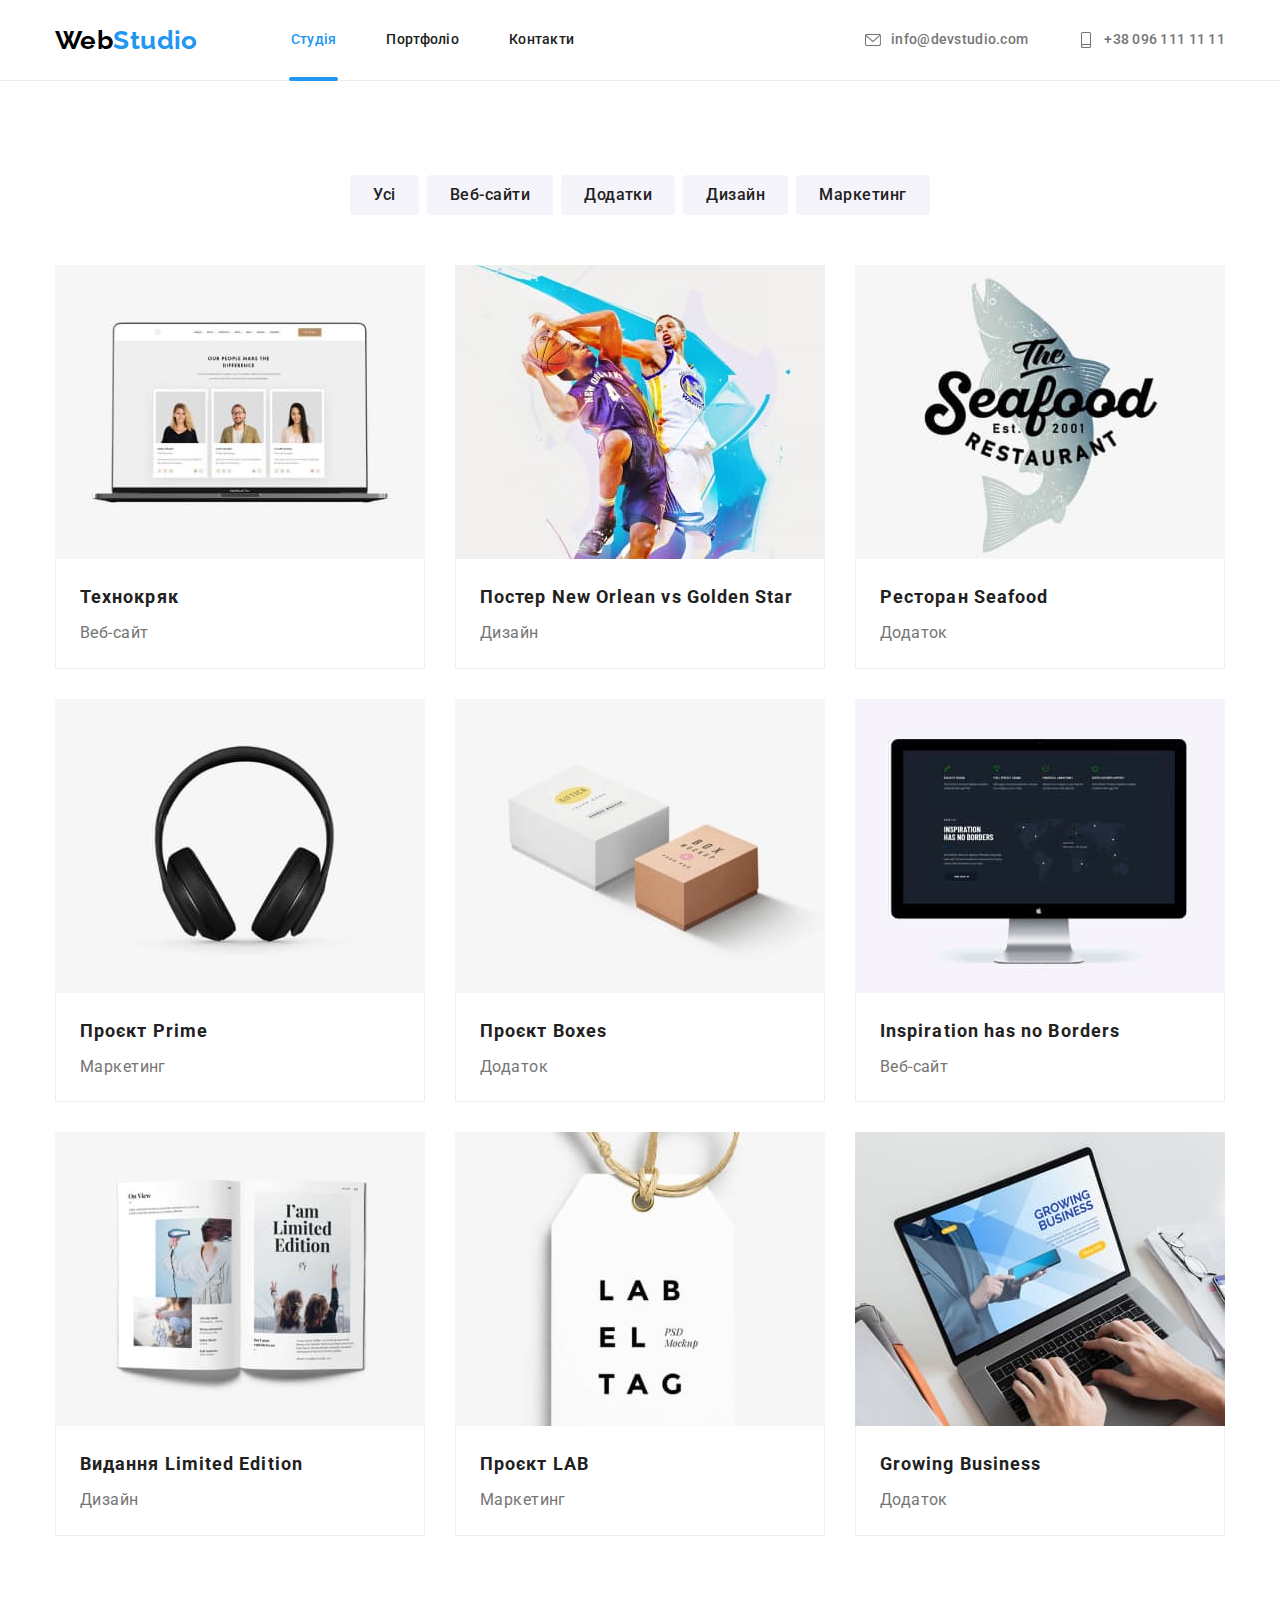
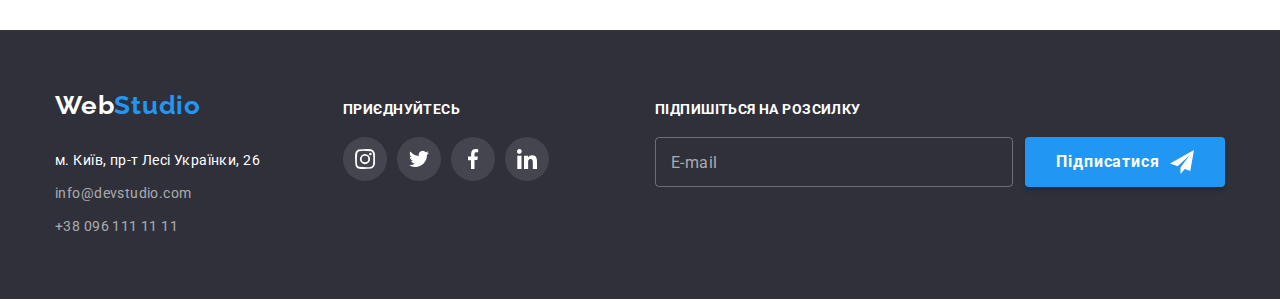
==== commit bca95cfa: "Update portfolio.html" ====
--- a/portfolio.html
+++ b/portfolio.html
@@ -14,43 +14,93 @@
     href="https://cdnjs.cloudflare.com/ajax/libs/modern-normalize/1.1.0/modern-normalize.min.css" />
 
   <link rel="stylesheet" href="./css/styles.css" />
-  <title>Препросесор SASS</title>
   <link rel="stylesheet" href="./css/main.min.css">
 </head>
 
 <body>
   <header class="header">
-    <div class="header__container container">
-      <a href="./index.html" class="logo">
-        <span class="logo__web">Web</span><span class="logo__studio">Studio</span></a>
-      <nav>
-        <ul class="header__menu list">
-          <li class="header__item">
-            <a href="./index.html" class="header__link">Студія</a>
-          </li>
-          <li class="header__item">
-            <a href="./portfolio.html" class=" header__link header__link--current header__link--active">Портфоліо</a>
-          </li>
-          <li class="header__item"><a href="" class="header__link">Контакти</a></li>
+    <div class="container header-nav">
+      <nav class="nav">
+        <a href="./index.html" class="nav__logo logo"><span class="nav__logo--web">Web</span>Studio</a>
+        <ul class="nav__list">
+          <li class="nav__item list"><a class="nav__link nav__link--active" href="./index.html">Студія</a>
+          </li>
+          <li class="nav__item list"><a class="nav__link" href="./portfolio.html">Портфоліо</a></li>
+          <li class="nav__item list"><a class="nav__link" href="">Контакти</a></li>
         </ul>
       </nav>
 
-      <ul class="header__menu list">
-        <li class="header__contact">
-          <a href="mailto:info@devstudio.com" class="header__link">
-            <svg class="header__icon" width="16" height="12">
-              <use href="./images/icons.svg#icon-email" class="o"></use>
+      <ul class="contacts">
+        <li class="contacts__item list">
+          <a class="contacts__link" href="mailto:info@devstudio.com">
+            <svg class="contacts__icon">
+              <use href="./images/icons.svg#icon-email"></use>
             </svg>
-            info@devstudio.com</a>
+            info@devstudio.com
+          </a>
         </li>
-        <li class="header__contact">
-          <a href="tel:+380961111111" class="header__link">
-            <svg class="header__icon" width="10" height="16">
+        <li class="contacts__item list">
+          <a class="contacts__link" href="tel:+380961111111">
+            <svg class="contacts__icon">
               <use href="./images/icons.svg#icon-smartphone"></use>
             </svg>
-            +38 096 111 11 11</a>
+            +38 096 111 11 11
+          </a>
         </li>
       </ul>
+    </div>
+
+    <div class="container mobile-nav">
+      <a href="./index.html" class="mobile-nav__logo logo"><span class="nav__logo--web">Web</span>Studio</a>
+      <button type="button" class="mobile-nav__btn mobile-nav__btn--burger js-open-menu" aria-expanded="false"
+        aria-controls="mobile-menu">
+        <svg class="mobile-nav__icon" width="40" height="40">
+          <use href="./images/icons.svg#icon-menu"></use>
+        </svg>
+      </button>
+      <div class="mobile-nav__modal menu-container js-menu-container" id="mobile-menu">
+        <ul class="mobile-nav__list mobile-menu">
+          <li class="mobile-nav__item list">
+            <a class="mobile-nav__link" href="./index.html">Студія</a>
+          </li>
+          <li class="mobile-nav__item list">
+            <a class="mobile-nav__link" href="./portfolio.html">Портфоліо</a>
+          </li>
+          <li class="mobile-nav__item list">
+            <a class="mobile-nav__link" href="#">Контакти</a>
+          </li>
+        </ul>
+        <div class="mobile-nav__contacts tel-contacts">
+          <ul class="tel-contacts__list">
+            <li class="tel-contacts__item list">
+              <a class="tel-contacts__link tel-contacts__link--tel" href="#">+38 096 111 11 11</a>
+            </li>
+            <li class="tel-contacts__item list">
+              <a class="tel-contacts__link tel-contacts__link--mail" href="#">info@devstudio.com</a>
+            </li>
+          </ul>
+          <ul class="tel-contacts__socials socials-nav">
+            <li class="socials-nav__item list">
+              <a class="socials-nav__link" href="#">Instagram</a>
+            </li>
+            <li class="socials-nav__item list">
+              <a class="socials-nav__link" href="#">Twitter</a>
+            </li>
+            <li class="socials-nav__item list">
+              <a class="socials-nav__link" href="#">Facebook</a>
+            </li>
+            <li class="socials-nav__item list">
+              <a class="socials-nav__link" href="#">LinkedIn</a>
+            </li>
+          </ul>
+        </div>
+
+        <button type="button" class="mobile-nav__btn mobile-nav__btn--close js-close-menu">
+          <svg class="mobile-nav__close-icon" width="40" height="40">
+            <use href="./images/icons.svg#icon-closs"></use>
+          </svg>
+        </button>
+      </div>
     </div>
   </header>
 
@@ -256,9 +306,7 @@
   <footer class="footer">
     <div class="container footer__container">
       <div class="footer__logo">
-        <a href="./index.html" class="footer__link"><span class="footer__web">Web</span><span
-            class="footer__studio">Studio</span>
-        </a>
+        <a href="./index.html" class="footer__link logo"><span class="footer__web">Web</span>Studio</a>
         <address>
           <ul class="footer__adress list">
             <li class="footer__item">
@@ -322,6 +370,8 @@
       </div>
     </div>
   </footer>
+  <script src="./js/modal.js"></script>
+  <script defer src="./js/mobile-menu.js"></script>
 </body>
 
 </html>--- a/css/main.min.css
+++ b/css/main.min.css
@@ -1 +1 @@
-/*! modern-normalize v0.6.0 | MIT License | https://github.com/sindresorhus/modern-normalize */*,*::before,*::after{-webkit-box-sizing:border-box;box-sizing:border-box}:root{-moz-tab-size:4;-o-tab-size:4;tab-size:4}html{line-height:1.15;-webkit-text-size-adjust:100%}body{margin:0}body{font-family:system-ui,-apple-system,"Segoe UI",Roboto,Helvetica,Arial,sans-serif,"Apple Color Emoji","Segoe UI Emoji"}hr{height:0}abbr[title]{-webkit-text-decoration:underline dotted;text-decoration:underline dotted}b,strong{font-weight:bolder}code,kbd,samp,pre{font-family:SFMono-Regular,Consolas,"Liberation Mono",Menlo,monospace;font-size:1em}small{font-size:80%}sub,sup{font-size:75%;line-height:0;position:relative;vertical-align:baseline}sub{bottom:-0.25em}sup{top:-0.5em}button,input,optgroup,select,textarea{font-family:inherit;font-size:100%;line-height:1.15;margin:0}button,select{text-transform:none}button,[type=button],[type=reset],[type=submit]{-webkit-appearance:button}button::-moz-focus-inner,[type=button]::-moz-focus-inner,[type=reset]::-moz-focus-inner,[type=submit]::-moz-focus-inner{border-style:none;padding:0}button:-moz-focusring,[type=button]:-moz-focusring,[type=reset]:-moz-focusring,[type=submit]:-moz-focusring{outline:1px dotted ButtonText}fieldset{padding:.35em .75em .625em}legend{padding:0}progress{vertical-align:baseline}[type=number]::-webkit-inner-spin-button,[type=number]::-webkit-outer-spin-button{height:auto}[type=search]{-webkit-appearance:textfield;outline-offset:-2px}[type=search]::-webkit-search-decoration{-webkit-appearance:none}::-webkit-file-upload-button{-webkit-appearance:button;font:inherit}summary{display:list-item}:root{--background-color: #ffffff;--brand-color: #2f303a;--button-color: #2196f3;--text-color: #212121;--second-text: #757575;--animation-name: #f5f4fa;--button-activ: #188ce8;--background-color-hero: #c4c4c4;--icons: #afb1b8}html{-webkit-box-sizing:border-box;box-sizing:border-box}*,*::before,*::after{-webkit-box-sizing:inherit;box-sizing:inherit}h1,h2,h3,h4,h5,h6,ul,p{margin:0}ul{padding:0}img{display:block;max-width:100%;height:auto}a{text-decoration:none;color:inherit}body{background-color:var(--background-color);color:var(--second-text);font-family:Roboto,sans-serif;font-size:14px;letter-spacing:.03em}header{border-bottom:1px solid #ececec}.container{width:1200px;padding-left:15px;padding-right:15px;margin-left:auto;margin-right:auto}.section{padding-top:94px;padding-bottom:94px}.list{list-style:none;padding:0}.no-pading{padding-bottom:0}.visually-hidden{position:absolute;width:1px;height:1px;margin:-1px;border:0;padding:0;white-space:nowrap;-webkit-clip-path:inset(100%);clip-path:inset(100%);clip:rect(0 0 0 0);overflow:hidden}header{border-bottom:1px solid #ececec}.header__container{display:-webkit-box;display:-ms-flexbox;display:flex;-webkit-box-align:center;-ms-flex-align:center;align-items:center}.logo{margin-right:93px;padding-top:24px;padding-bottom:25px;font-family:Raleway;font-style:normal;font-weight:700;font-size:26px;line-height:1.19;letter-spacing:.03em}.logo__web{color:var(--button-color)}.logo__studio{color:var(--text-color)}.header-menu{display:-webkit-box;display:-ms-flexbox;display:flex;margin-left:93px}.header__item{position:relative;display:inline-block}.header__item:not(:last-child){margin-right:50px}.header__link{display:block;padding-top:32px;padding-bottom:32px;font-family:"Roboto";font-style:normal;font-weight:500;line-height:1.14;letter-spacing:.02em;-webkit-transition:color 250ms cubic-bezier(0.4, 0, 0.2, 1);transition:color 250ms cubic-bezier(0.4, 0, 0.2, 1)}.header__link:hover,.header__link:focus{color:var(--button-color)}.header__link--active::after{content:"";position:absolute;width:100%;display:inline-block;height:4px;left:0;bottom:0;margin-top:28px;background:#2196f3;border-radius:2px}.header__link--current{color:var(--button-color)}.header__menu{display:-webkit-box;display:-ms-flexbox;display:flex;margin-left:auto;line-height:16px;font-size:14px;-webkit-box-align:center;-ms-flex-align:center;align-items:center;fill:var(--second-text)}.header__contact:first-child{margin-right:30px}.header__link{display:-webkit-box;display:-ms-flexbox;display:flex;-webkit-box-align:center;-ms-flex-align:center;align-items:center;font-weight:500;line-height:1.14;letter-spacing:.02em}.header__link{fill:var(--second-text);-webkit-transition:color 250ms cubic-bezier(0.4, 0, 0.2, 1);transition:color 250ms cubic-bezier(0.4, 0, 0.2, 1)}.header__link:hover,.header__link:focus{color:var(--button-color);fill:var(--button-color)}.header__icon{margin-right:10px}.hero{padding:200px 0 200px 0;max-width:1600px;height:600px;margin-left:auto;margin-right:auto;background:var(--background-color-hero);background-image:-webkit-gradient(linear, left top, right top, from(rgba(40, 48, 58, 0.4)), to(rgba(47, 48, 58, 0.4))),url(../images/Imgfon.jpg);background-image:linear-gradient(to right, rgba(40, 48, 58, 0.4), rgba(47, 48, 58, 0.4)),url(../images/Imgfon.jpg);background-repeat:no-repeat;background-position:center;background-size:auto}.hero__text{text-align:center;color:var(--background-color);font-size:44px;line-height:1.36;letter-spacing:.06em;text-transform:uppercase;font-weight:900;margin:0 auto 30px;width:696px}.hero__button{display:-webkit-box;display:-ms-flexbox;display:flex;text-align:center;-webkit-box-orient:vertical;-webkit-box-direction:normal;-ms-flex-direction:column;flex-direction:column;-webkit-box-pack:center;-ms-flex-pack:center;justify-content:center;-webkit-box-align:center;-ms-flex-align:center;align-items:center;cursor:pointer;font-weight:700;font-size:16px;line-height:1.88;letter-spacing:.06em;-webkit-box-shadow:0px 4px 4px rgba(0,0,0,.15);box-shadow:0px 4px 4px rgba(0,0,0,.15);border-radius:4px;border:none;width:216px;height:50px;margin:auto;padding:0;color:var(--background-color);background-color:var(--button-color);-webkit-transition:background-color 250ms cubic-bezier(0.4, 0, 0.2, 1),color 250ms cubic-bezier(0.4, 0, 0.2, 1);transition:background-color 250ms cubic-bezier(0.4, 0, 0.2, 1),color 250ms cubic-bezier(0.4, 0, 0.2, 1)}.hero__button:hover,.hero__button:focus{background-color:var(--button-activ)}.benefits__box{display:-webkit-box;display:-ms-flexbox;display:flex;-ms-flex-wrap:wrap;flex-wrap:wrap;-webkit-column-gap:30px;-moz-column-gap:30px;column-gap:30px}.benefits__box .benefits__element{-ms-flex-preferred-size:calc((100% - 90px)/4);flex-basis:calc((100% - 90px)/4)}.benefits__name{margin-bottom:10px;color:var(--text-color);font-weight:700;line-height:1.14;font-size:14px;text-transform:uppercase}.benefits__text{line-height:1.71}.benefits__icons{display:-webkit-box;display:-ms-flexbox;display:flex;-webkit-box-align:center;-ms-flex-align:center;align-items:center;-webkit-box-pack:center;-ms-flex-pack:center;justify-content:center;width:270px;height:120px;border-radius:4px;margin-bottom:30px;background-color:var(--animation-name)}.benefits__icon{display:-webkit-box;display:-ms-flexbox;display:flex;-webkit-box-pack:center;-ms-flex-pack:center;justify-content:center}.benefits__icon:not(:last-child){margin-right:30px}.work__title{margin-bottom:50px;color:var(--text-color);font-weight:700;font-size:36px;line-height:1.16;text-align:center}.work__menu{display:-webkit-box;display:-ms-flexbox;display:flex;-ms-flex-wrap:wrap;flex-wrap:wrap;-webkit-column-gap:30px;-moz-column-gap:30px;column-gap:30px}.work__menu{-ms-flex-preferred-size:calc((100% - 60px)/3);flex-basis:calc((100% - 60px)/3)}.work__menu{position:relative}.work__text{position:absolute;display:-webkit-box;display:-ms-flexbox;display:flex;-webkit-box-pack:center;-ms-flex-pack:center;justify-content:center;bottom:0;-webkit-box-align:center;-ms-flex-align:center;align-items:center;width:370px;height:70px;background:rgba(47,48,58,.8);font-weight:700;font-size:14px;line-height:1.14;letter-spacing:.03em;text-transform:uppercase;color:var(--background-color)}.team{background:var(--animation-name)}.team__title{margin-bottom:50px;color:var(--text-color);font-weight:700;font-size:36px;line-height:1.16;text-align:center}.team__menu{display:-webkit-box;display:-ms-flexbox;display:flex;-ms-flex-wrap:wrap;flex-wrap:wrap;-webkit-column-gap:30px;-moz-column-gap:30px;column-gap:30px}.team__menu>.team__images{-ms-flex-preferred-size:calc((100% - 90px)/4);flex-basis:calc((100% - 90px)/4);background-color:var(--background-color);-webkit-box-shadow:0px 1px 3px rgba(0,0,0,.12),0px 1px 1px rgba(0,0,0,.14),0px 2px 1px rgba(0,0,0,.2);box-shadow:0px 1px 3px rgba(0,0,0,.12),0px 1px 1px rgba(0,0,0,.14),0px 2px 1px rgba(0,0,0,.2);border-radius:0px 0px 4px 4px}.team__images>.team__box{padding:30px 0}.team__name{margin-bottom:10px;color:var(--text-color);font-weight:500;font-size:16px;line-height:1.18;letter-spacing:.03em;text-align:center}.team__work{font-size:16px;line-height:1.18;text-align:center}.icons{display:-webkit-box;display:-ms-flexbox;display:flex;-webkit-box-align:center;-ms-flex-align:center;align-items:center;-webkit-box-pack:center;-ms-flex-pack:center;justify-content:center;padding-top:16px}.icons__box{display:-webkit-box;display:-ms-flexbox;display:flex;-webkit-box-pack:center;-ms-flex-pack:center;justify-content:center}.icons__images{list-style-type:none}.icons__images:not(:last-child){margin-right:10px}.icons__link{display:-webkit-box;display:-ms-flexbox;display:flex;-webkit-box-pack:center;-ms-flex-pack:center;justify-content:center;-webkit-box-align:center;-ms-flex-align:center;align-items:center;width:44px;height:44px;fill:var(--icons);cursor:pointer;background-color:var(--background-color);border-radius:50%;-webkit-transition:background-color 250ms cubic-bezier(0.4, 0, 0.2, 1),fill 250ms cubic-bezier(0.4, 0, 0.2, 1);transition:background-color 250ms cubic-bezier(0.4, 0, 0.2, 1),fill 250ms cubic-bezier(0.4, 0, 0.2, 1)}.icons__link:hover,.icons__link:focus{fill:var(--background-color);background-color:var(--button-color);border-radius:50%}.clients__title{margin-bottom:50px;font-weight:700;font-size:36px;line-height:1.16;text-align:center;letter-spacing:.03em;color:var(--text-color)}.clients__box{display:-webkit-box;display:-ms-flexbox;display:flex;-webkit-box-pack:center;-ms-flex-pack:center;justify-content:center}.clients__element{display:-webkit-box;display:-ms-flexbox;display:flex;-webkit-box-pack:center;-ms-flex-pack:center;justify-content:center;-webkit-box-align:baseline;-ms-flex-align:baseline;align-items:baseline}.clients__element:not(:last-child){margin-right:30px}.clients__link{display:-webkit-box;display:-ms-flexbox;display:flex;-webkit-box-pack:center;-ms-flex-pack:center;justify-content:center;-webkit-box-align:center;-ms-flex-align:center;align-items:center;width:170px;height:92px;border:1px solid var(--icons);border-radius:4px;fill:var(--icons);-webkit-transition:border 250ms cubic-bezier(0.4, 0, 0.2, 1),fill 250ms cubic-bezier(0.4, 0, 0.2, 1);transition:border 250ms cubic-bezier(0.4, 0, 0.2, 1),fill 250ms cubic-bezier(0.4, 0, 0.2, 1)}.clients__link:hover,.clients__link:focus{fill:var(--button-color);border-color:var(--button-color)}.footer{background:var(--brand-color);height:252px;padding:60px 0 60px 0}.footer .footer__container{display:-webkit-box;display:-ms-flexbox;display:flex;-webkit-box-align:baseline;-ms-flex-align:baseline;align-items:baseline;-webkit-box-pack:justify;-ms-flex-pack:justify;justify-content:space-between}.footer__logo{margin-right:70px}.footer__logo .footer__link{display:-webkit-box;display:-ms-flexbox;display:flex;margin-bottom:20px;font-family:Raleway;font-weight:700;font-size:26px;line-height:1.19}.footer__web{color:var(--background-color)}.footer__studio{color:var(--button-color)}.footer__item{margin-bottom:9px}.footer__item:last-child{margin-bottom:0}.footer__adress{font-style:normal}.footer__map{color:var(--background-color);line-height:1.71;-webkit-transition:color 250ms cubic-bezier(0.4, 0, 0.2, 1);transition:color 250ms cubic-bezier(0.4, 0, 0.2, 1)}.footer__link-email{color:rgba(255,255,255,.6);line-height:1.71;-webkit-transition:color 250ms cubic-bezier(0.4, 0, 0.2, 1);transition:color 250ms cubic-bezier(0.4, 0, 0.2, 1)}.footer__link-tel{color:rgba(255,255,255,.6);line-height:1.71;-webkit-transition:color 250ms cubic-bezier(0.4, 0, 0.2, 1);transition:color 250ms cubic-bezier(0.4, 0, 0.2, 1)}.footer__map:hover,.footer__map:focus,.footer__link-email:hover,.footer__link-email:focus,.footer__link-tel:hover,.footer__link-tel:focus{color:var(--button-color)}.social-container{display:-webkit-box;display:-ms-flexbox;display:flex;-webkit-box-orient:vertical;-webkit-box-direction:normal;-ms-flex-direction:column;flex-direction:column}.social__title{font-style:normal;font-weight:700;font-size:14px;line-height:16px;letter-spacing:.03em;text-transform:uppercase;margin-bottom:20px;color:var(--background-color);fill:var(--background-color)}.social{display:-webkit-box;display:-ms-flexbox;display:flex;-webkit-box-align:baseline;-ms-flex-align:baseline;align-items:baseline}.social__item{display:-webkit-box;display:-ms-flexbox;display:flex;-webkit-box-pack:center;-ms-flex-pack:center;justify-content:center}.social__item:not(:last-child){margin-right:10px}.social__link{display:-webkit-box;display:-ms-flexbox;display:flex;-webkit-box-pack:center;-ms-flex-pack:center;justify-content:center;-webkit-box-align:center;-ms-flex-align:center;align-items:center;width:44px;height:44px;fill:var(--background-color);cursor:pointer;background-color:rgba(255,255,255,.1);border-radius:50%;-webkit-transition:background-color 250ms cubic-bezier(0.4, 0, 0.2, 1),color 250ms cubic-bezier(0.4, 0, 0.2, 1);transition:background-color 250ms cubic-bezier(0.4, 0, 0.2, 1),color 250ms cubic-bezier(0.4, 0, 0.2, 1)}.social__link:hover,.social__link:focus{fill:var(--background-color);background-color:var(--button-color);border-radius:50%}.social__link:not(:last-child){margin-right:10px}.footer__form{margin-left:93px}.footer__title{font-style:normal;font-weight:700;font-size:14px;line-height:16px;letter-spacing:.03em;text-transform:uppercase;margin-bottom:20px;color:var(--background-color)}.footer__box{display:-webkit-box;display:-ms-flexbox;display:flex;-webkit-box-align:center;-ms-flex-align:center;align-items:center}.footer__label{position:absolute;display:-webkit-box;display:-ms-flexbox;display:flex;font-size:16px;line-height:1.25;letter-spacing:.03em;color:rgba(255,255,255,.6)}.footer__input{display:-webkit-box;display:-ms-flexbox;display:flex;-webkit-box-align:center;-ms-flex-align:center;align-items:center;width:358px;height:50px;font-style:normal;font-weight:400;font-size:16px;line-height:1.25;letter-spacing:.03em;color:var(--background-color);padding:16px 15px;border:1px solid rgba(255,255,255,.3);border-radius:4px;background-color:rgba(0,0,0,0)}.footer__input::-webkit-input-placeholder{color:rgba(255,255,255,.6)}.footer__input::-moz-placeholder{color:rgba(255,255,255,.6)}.footer__input:-ms-input-placeholder{color:rgba(255,255,255,.6)}.footer__input::-ms-input-placeholder{color:rgba(255,255,255,.6)}.footer__input::placeholder{color:rgba(255,255,255,.6)}.footer__button{display:-webkit-box;display:-ms-flexbox;display:flex;-webkit-box-pack:center;-ms-flex-pack:center;justify-content:center;-webkit-box-align:center;-ms-flex-align:center;align-items:center;width:200px;height:50px;margin-left:12px;padding:0px;font-weight:700;font-size:16px;line-height:1.88;letter-spacing:.06em;color:var(--background-color);background-color:var(--button-color);border:none;-webkit-box-shadow:0px 4px 4px rgba(0,0,0,.15);box-shadow:0px 4px 4px rgba(0,0,0,.15);border-radius:4px;cursor:pointer;-webkit-transition:background-color 250ms cubic-bezier(0.4, 0, 0.2, 1);transition:background-color 250ms cubic-bezier(0.4, 0, 0.2, 1);-webkit-box-orient:horizontal;-webkit-box-direction:normal;-ms-flex-direction:row;flex-direction:row;gap:10px}.footer__button:focus,.footer__button:hover{background-color:var(--button-activ);-webkit-transition:background-color 250ms cubic-bezier(0.4, 0, 0.2, 1);transition:background-color 250ms cubic-bezier(0.4, 0, 0.2, 1)}.portfolio{display:-webkit-box;display:-ms-flexbox;display:flex;-webkit-box-pack:center;-ms-flex-pack:center;justify-content:center;margin-bottom:50px}.portfolio__button{color:var(--text-color);background-color:var(--animation-name);font-weight:500;font-size:16px;line-height:1.62;letter-spacing:.03em;text-align:center;font-family:inherit;cursor:pointer;padding:6px 22px;border-radius:4px;border:1px solid rgba(0,0,0,0);-webkit-transition:background-color 250ms cubic-bezier(0.4, 0, 0.2, 1),color 250ms cubic-bezier(0.4, 0, 0.2, 1),-webkit-box-shadow 250ms cubic-bezier(0.4, 0, 0.2, 1);transition:background-color 250ms cubic-bezier(0.4, 0, 0.2, 1),color 250ms cubic-bezier(0.4, 0, 0.2, 1),-webkit-box-shadow 250ms cubic-bezier(0.4, 0, 0.2, 1);transition:background-color 250ms cubic-bezier(0.4, 0, 0.2, 1),color 250ms cubic-bezier(0.4, 0, 0.2, 1),box-shadow 250ms cubic-bezier(0.4, 0, 0.2, 1);transition:background-color 250ms cubic-bezier(0.4, 0, 0.2, 1),color 250ms cubic-bezier(0.4, 0, 0.2, 1),box-shadow 250ms cubic-bezier(0.4, 0, 0.2, 1),-webkit-box-shadow 250ms cubic-bezier(0.4, 0, 0.2, 1)}.portfolio__button:hover,.portfolio__button:focus{color:var(--background-color);background-color:var(--button-color);-webkit-box-shadow:0px 3px 1px rgba(0,0,0,.1),0px 1px 2px rgba(0,0,0,.08),0px 2px 2px rgba(0,0,0,.12);box-shadow:0px 3px 1px rgba(0,0,0,.1),0px 1px 2px rgba(0,0,0,.08),0px 2px 2px rgba(0,0,0,.12);border-radius:4px}.portfolio__item:not(:last-child){margin-right:8px}.portfolio__box{display:-webkit-box;display:-ms-flexbox;display:flex;-ms-flex-wrap:wrap;flex-wrap:wrap;gap:30px}.portfolio__box>.portfolio__element{-ms-flex-preferred-size:calc((100% - 60px)/3);flex-basis:calc((100% - 60px)/3)}.portfolio__element{-webkit-transition:-webkit-box-shadow 250ms cubic-bezier(0.4, 0, 0.2, 1);transition:-webkit-box-shadow 250ms cubic-bezier(0.4, 0, 0.2, 1);transition:box-shadow 250ms cubic-bezier(0.4, 0, 0.2, 1);transition:box-shadow 250ms cubic-bezier(0.4, 0, 0.2, 1), -webkit-box-shadow 250ms cubic-bezier(0.4, 0, 0.2, 1)}.portfolio__element:hover,.portfolio__element:focus{border:1px solid #eee;-webkit-box-shadow:0px 1px 1px rgba(0,0,0,.12),0px 4px 4px rgba(0,0,0,.06),1px 4px 6px rgba(0,0,0,.16);box-shadow:0px 1px 1px rgba(0,0,0,.12),0px 4px 4px rgba(0,0,0,.06),1px 4px 6px rgba(0,0,0,.16)}.portfolio__thumb{position:relative;overflow:hidden}.portfolio__name{display:inline-block;position:absolute;width:100%;height:100%;top:0;left:0;background-color:rgba(33,150,243,.9);-webkit-transform:translateY(100%);transform:translateY(100%);-webkit-transition:-webkit-transform 250ms cubic-bezier(0.4, 0, 0.2, 1);transition:-webkit-transform 250ms cubic-bezier(0.4, 0, 0.2, 1);transition:transform 250ms cubic-bezier(0.4, 0, 0.2, 1);transition:transform 250ms cubic-bezier(0.4, 0, 0.2, 1), -webkit-transform 250ms cubic-bezier(0.4, 0, 0.2, 1)}.portfolio__element:hover .portfolio__name{background:rgba(33,150,243,.9);-webkit-transform:translateY(0);transform:translateY(0)}.portfolio__text{position:absolute;padding:63px 24px;font-weight:400;font-size:18px;line-height:1.55;letter-spacing:.03em;color:var(--background-color)}.portfolio__container{padding:20px 24px;background:var(--background-color);border:1px solid #eee;border-top:rgba(0,0,0,0)}.portfolio__title{margin-bottom:4px;font-weight:700;font-size:18px;line-height:2;letter-spacing:.06em;color:var(--text-color)}.portfolio__info{font-size:16px;line-height:1.8;color:var(--second-text)}.backdrop{position:fixed;z-index:1;top:0;left:0;width:100%;height:100%;-webkit-transition:opacity 250ms cubic-bezier(0.4, 0, 0.2, 1),visibility 250ms cubic-bezier(0.4, 0, 0.2, 1);transition:opacity 250ms cubic-bezier(0.4, 0, 0.2, 1),visibility 250ms cubic-bezier(0.4, 0, 0.2, 1);background:rgba(0,0,0,.2)}.is-hidden{opacity:0;pointer-events:none;visibility:hidden}.modal{position:absolute;top:50%;left:50%;-webkit-transform:translate(-50%, -50%);transform:translate(-50%, -50%);-webkit-transition:-webkit-transform 250ms cubic-bezier(0.4, 0, 0.2, 1);transition:-webkit-transform 250ms cubic-bezier(0.4, 0, 0.2, 1);transition:transform 250ms cubic-bezier(0.4, 0, 0.2, 1);transition:transform 250ms cubic-bezier(0.4, 0, 0.2, 1), -webkit-transform 250ms cubic-bezier(0.4, 0, 0.2, 1);width:528px;height:581px;background:#fff;-webkit-box-shadow:0px 1px 3px rgba(0,0,0,.12),0px 1px 1px rgba(0,0,0,.14),0px 2px 1px rgba(0,0,0,.2);box-shadow:0px 1px 3px rgba(0,0,0,.12),0px 1px 1px rgba(0,0,0,.14),0px 2px 1px rgba(0,0,0,.2);border-radius:4px}.modal__button{display:-webkit-box;display:-ms-flexbox;display:flex;-webkit-box-align:center;-ms-flex-align:center;align-items:center;-webkit-box-pack:center;-ms-flex-pack:center;justify-content:center;margin-top:8px;margin-right:8px;position:absolute;width:30px;height:30px;right:0;top:0;cursor:pointer;border-radius:50%;background:#fff;border:1px solid rgba(0,0,0,.1)}.modal__button:hover,.modal__button:focus{fill:var(--button-color)}.modal__icon{width:11px;height:11px}.form{width:528px;margin-left:auto;margin-right:auto;padding:40px;background:var(--background-color);-webkit-box-shadow:0px 1px 3px rgba(0,0,0,.12),0px 1px 1px rgba(0,0,0,.14),0px 2px 1px rgba(0,0,0,.2);box-shadow:0px 1px 3px rgba(0,0,0,.12),0px 1px 1px rgba(0,0,0,.14),0px 2px 1px rgba(0,0,0,.2);border-radius:4px}.form__title{display:block;font-family:"Roboto";font-style:normal;font-weight:700;margin-bottom:12px;font-size:20px;line-height:1.15;text-align:center;letter-spacing:.03em;color:var(--text-color)}.form__field{position:relative;display:-webkit-box;display:-ms-flexbox;display:flex;-webkit-box-orient:vertical;-webkit-box-direction:normal;-ms-flex-direction:column;flex-direction:column;margin-bottom:10px}.form__label{position:relative;text-align:left;margin-bottom:4px;font-family:"Roboto";font-style:normal;font-weight:400;font-size:12px;line-height:1.16;letter-spacing:.01em;color:var(--second-text)}.form__input{margin:0;padding:12px 0 12px 42px;width:448px;height:40px;-webkit-box-sizing:border-box;box-sizing:border-box;border:1px solid rgba(33,33,33,.2);border-radius:4px;-webkit-transition:border 250ms cubic-bezier(0.4, 0, 0.2, 1);transition:border 250ms cubic-bezier(0.4, 0, 0.2, 1)}.form__input:focus,.form__input:hover{outline:none;border-color:var(--button-color);-webkit-transition:border-color 250ms cubic-bezier(0.4, 0, 0.2, 1);transition:border-color 250ms cubic-bezier(0.4, 0, 0.2, 1)}.form__control{display:-webkit-box;display:-ms-flexbox;display:flex;position:relative;cursor:pointer}.form__control:focus,.form__control:hover{fill:var(--button-color);-webkit-transition:fill 250ms cubic-bezier(0.4, 0, 0.2, 1);transition:fill 250ms cubic-bezier(0.4, 0, 0.2, 1);-webkit-transition:border 250ms cubic-bezier(0.4, 0, 0.2, 1);transition:border 250ms cubic-bezier(0.4, 0, 0.2, 1)}.form__icon{display:inline-block;position:absolute;width:18px;height:18px;top:50%;left:12px;-webkit-transform:translateY(-50%);transform:translateY(-50%);-webkit-transition:fill 250ms cubic-bezier(0.4, 0, 0.2, 1);transition:fill 250ms cubic-bezier(0.4, 0, 0.2, 1)}.form__comment{display:block;font-size:12px;line-height:1.16;letter-spacing:.01em;font-weight:400;resize:none;padding:12px 16px;width:448px;height:120px;border:1px solid rgba(33,33,33,.2);border-radius:4px;margin-bottom:20px;-webkit-transition:border-color 250ms cubic-bezier(0.4, 0, 0.2, 1);transition:border-color 250ms cubic-bezier(0.4, 0, 0.2, 1)}.form__comment::-webkit-input-placeholder{color:rgba(117,117,117,.5)}.form__comment::-moz-placeholder{color:rgba(117,117,117,.5)}.form__comment:-ms-input-placeholder{color:rgba(117,117,117,.5)}.form__comment::-ms-input-placeholder{color:rgba(117,117,117,.5)}.form__comment::placeholder{color:rgba(117,117,117,.5)}.form__comment:focus,.form__comment:hover{border-color:var(--button-color);outline:none;-webkit-transition:border-color 250ms cubic-bezier(0.4, 0, 0.2, 1);transition:border-color 250ms cubic-bezier(0.4, 0, 0.2, 1)}.checkbox{display:-webkit-box;display:-ms-flexbox;display:flex;-webkit-box-pack:center;-ms-flex-pack:center;justify-content:center;margin-bottom:30px}.checkbox__label{display:-webkit-box;display:-ms-flexbox;display:flex;-webkit-box-align:center;-ms-flex-align:center;align-items:center;cursor:pointer}.checkbox__input{position:absolute;width:1px;height:1px;margin:-1px;border:0;padding:0;clip:rect(0 0 0 0);overflow:hidden}.checkbox__icon{display:inline-block;margin-right:9px;width:16px;height:15px;border:2px solid var(--text-color);border-radius:2px;-webkit-transition:border-color 250ms cubic-bezier(0.4, 0, 0.2, 1),background-color 250ms cubic-bezier(0.4, 0, 0.2, 1);transition:border-color 250ms cubic-bezier(0.4, 0, 0.2, 1),background-color 250ms cubic-bezier(0.4, 0, 0.2, 1);cursor:pointer}.checkbox__input:checked+.checkbox__icon{border-color:var(--button-color);background-color:var(--button-color);background-image:url(../images/icon-check.svg);background-size:contain;background-origin:border-box;background-position:center;-webkit-transition:border-color 250ms cubic-bezier(0.4, 0, 0.2, 1),background-color 250ms cubic-bezier(0.4, 0, 0.2, 1);transition:border-color 250ms cubic-bezier(0.4, 0, 0.2, 1),background-color 250ms cubic-bezier(0.4, 0, 0.2, 1)}.checkbox__input:focus+.checkbox__icon{border-color:var(--button-color)}.checkbox__clic{text-decoration:underline;color:var(--button-color);margin-left:4px}.checkbox__button{display:-webkit-box;display:-ms-flexbox;display:flex;text-align:center;-webkit-box-pack:center;-ms-flex-pack:center;justify-content:center;-webkit-box-align:center;-ms-flex-align:center;align-items:center;cursor:pointer;font-size:16px;line-height:1.88;letter-spacing:.06em;background:var(--button-color);-webkit-box-shadow:0px 4px 4px rgba(0,0,0,.15);box-shadow:0px 4px 4px rgba(0,0,0,.15);border-radius:4px;border:none;width:200px;height:50px;margin:auto;padding:0;color:var(--background-color);background-color:var(--button-color);-webkit-transition:background-color 250ms cubic-bezier(0.4, 0, 0.2, 1),color 250ms cubic-bezier(0.4, 0, 0.2, 1);transition:background-color 250ms cubic-bezier(0.4, 0, 0.2, 1),color 250ms cubic-bezier(0.4, 0, 0.2, 1)}.checkbox__button:hover,.checkbox__button:focus{background-color:var(--button-activ)}/*# sourceMappingURL=main.min.css.map */+/*! modern-normalize v0.6.0 | MIT License | https://github.com/sindresorhus/modern-normalize */*,*::before,*::after{-webkit-box-sizing:border-box;box-sizing:border-box}:root{-moz-tab-size:4;-o-tab-size:4;tab-size:4}html{line-height:1.15;-webkit-text-size-adjust:100%}body{margin:0}body{font-family:system-ui,-apple-system,"Segoe UI",Roboto,Helvetica,Arial,sans-serif,"Apple Color Emoji","Segoe UI Emoji"}hr{height:0}abbr[title]{-webkit-text-decoration:underline dotted;text-decoration:underline dotted}b,strong{font-weight:bolder}code,kbd,samp,pre{font-family:SFMono-Regular,Consolas,"Liberation Mono",Menlo,monospace;font-size:1em}small{font-size:80%}sub,sup{font-size:75%;line-height:0;position:relative;vertical-align:baseline}sub{bottom:-0.25em}sup{top:-0.5em}button,input,optgroup,select,textarea{font-family:inherit;font-size:100%;line-height:1.15;margin:0}button,select{text-transform:none}button,[type=button],[type=reset],[type=submit]{-webkit-appearance:button}button::-moz-focus-inner,[type=button]::-moz-focus-inner,[type=reset]::-moz-focus-inner,[type=submit]::-moz-focus-inner{border-style:none;padding:0}button:-moz-focusring,[type=button]:-moz-focusring,[type=reset]:-moz-focusring,[type=submit]:-moz-focusring{outline:1px dotted ButtonText}fieldset{padding:.35em .75em .625em}legend{padding:0}progress{vertical-align:baseline}[type=number]::-webkit-inner-spin-button,[type=number]::-webkit-outer-spin-button{height:auto}[type=search]{-webkit-appearance:textfield;outline-offset:-2px}[type=search]::-webkit-search-decoration{-webkit-appearance:none}::-webkit-file-upload-button{-webkit-appearance:button;font:inherit}summary{display:list-item}:root{--background-color: #ffffff;--brand-color: #2f303a;--button-color: #2196f3;--text-color: #212121;--second-text: #757575;--animation-name: #f5f4fa;--button-activ: #188ce8;--background-color-hero: #c4c4c4;--icons: #afb1b8}html{-webkit-box-sizing:border-box;box-sizing:border-box}*,*::before,*::after{-webkit-box-sizing:inherit;box-sizing:inherit}h1,h2,h3,h4,h5,h6,ul,p{margin:0}ul{padding:0}img{display:block;max-width:100%;height:auto}a{text-decoration:none;color:inherit}body{background-color:var(--background-color);color:var(--second-text);font-family:Roboto,sans-serif;font-size:14px;letter-spacing:.03em}header{border-bottom:1px solid #ececec}@media screen and (max-width: 1200px){header{border-bottom:1px solid #ececec}}.container{padding-left:15px;padding-right:15px;margin-left:auto;margin-right:auto;max-width:1200px}@media screen and (min-width: 480px){.container{width:480px}}@media screen and (min-width: 768px){.container{width:768px}}@media screen and (min-width: 1200px){.container{width:1200px}}.section{padding-top:60px;padding-bottom:60px}@media screen and (min-width: 1200px){.section{padding-top:94px;padding-bottom:94px}}.list{list-style:none;padding:0}.no-pading{padding-bottom:0}.title{margin-bottom:50px;font-size:28px;line-height:1.18;color:var(--title-text-color);text-align:center}@media screen and (min-width: 1200px){.title{font-size:36px;line-height:1.7}}.visually-hidden{position:absolute;width:1px;height:1px;margin:-1px;border:0;padding:0;white-space:nowrap;-webkit-clip-path:inset(100%);clip-path:inset(100%);clip:rect(0 0 0 0);overflow:hidden}.header-nav{display:none}@media screen and (min-width: 768px){.header-nav{display:-webkit-box;display:-ms-flexbox;display:flex}}.nav{display:-webkit-box;display:-ms-flexbox;display:flex;-webkit-box-align:center;-ms-flex-align:center;align-items:center}.nav__list{display:-webkit-box;display:-ms-flexbox;display:flex;letter-spacing:.02em;font-weight:500;font-size:14px;line-height:1.14}.nav__item:not(:last-child){margin-right:50px}.logo{color:var(--button-color);font-family:"Raleway",sans-serif;font-weight:700;font-size:24px;line-height:1.16}@media screen and (min-width: 1200px){.logo{font-size:26px;line-height:1.19}}.nav__logo{margin-right:88px}@media screen and (min-width: 1200px){.nav__logo{margin-right:93px}}.nav__logo--web{color:#000}.nav__link{position:relative;display:block;padding-top:32px;padding-bottom:32px;color:var(--text-color);-webkit-transition:color 250ms cubic-bezier(0.4, 0, 0.2, 1);transition:color 250ms cubic-bezier(0.4, 0, 0.2, 1)}.nav__link:hover,.nav__link:focus{color:var(--button-color)}.nav__link--active{color:var(--button-color)}.nav__link--active::after{position:absolute;left:-2px;bottom:-1px;content:"";width:calc(100% + 4px);height:4px;border-radius:2px;background-color:var(--button-color)}.contacts{margin-left:auto;letter-spacing:.02em;font-weight:500;font-size:14px;line-height:1.14}@media screen and (min-width: 1200px){.contacts{display:-webkit-box;display:-ms-flexbox;display:flex}}@media screen and (max-width: 1200px){.contacts{padding-top:21px;padding-bottom:21px}}.contacts__link{position:relative;display:-webkit-box;display:-ms-flexbox;display:flex;-webkit-box-align:center;-ms-flex-align:center;align-items:center;color:var(--primary-text-color);-webkit-transition:color 250ms cubic-bezier(0.4, 0, 0.2, 1);transition:color 250ms cubic-bezier(0.4, 0, 0.2, 1)}@media screen and (min-width: 1200px){.contacts__link{padding-top:32px;padding-bottom:32px}}.contacts__link:hover,.contacts__link:focus{color:var(--button-color)}.contacts__item:not(:last-child){margin-bottom:10px}@media screen and (min-width: 1200px){.contacts__item:not(:last-child){margin-right:50px;margin-bottom:0px}}.contacts__icon{width:16px;height:16px;margin-right:10px;fill:currentColor}.mobile-nav{position:relative;display:-webkit-box;display:-ms-flexbox;display:flex;-webkit-box-pack:justify;-ms-flex-pack:justify;justify-content:space-between;-webkit-box-align:center;-ms-flex-align:center;align-items:center;overflow-x:hidden;padding-top:15px;padding-bottom:15px}@media screen and (min-width: 768px){.mobile-nav{display:none}}.mobile-nav__modal{position:fixed;top:0;left:0;width:100%;height:100%;-webkit-transform:translateX(100%);transform:translateX(100%);z-index:1;display:-webkit-box;display:-ms-flexbox;display:flex;-webkit-box-orient:vertical;-webkit-box-direction:normal;-ms-flex-direction:column;flex-direction:column;-webkit-box-pack:justify;-ms-flex-pack:justify;justify-content:space-between;padding:48px 40px;background-color:#fff;-webkit-transition:-webkit-transform 250ms cubic-bezier(0.4, 0, 0.2, 1);transition:-webkit-transform 250ms cubic-bezier(0.4, 0, 0.2, 1);transition:transform 250ms cubic-bezier(0.4, 0, 0.2, 1);transition:transform 250ms cubic-bezier(0.4, 0, 0.2, 1), -webkit-transform 250ms cubic-bezier(0.4, 0, 0.2, 1);transition:transform 250ms cubic-bezier(0.4, 0, 0.2, 1)}.mobile-nav__logo--black{color:#000}.mobile-nav__item:not(:last-child){margin-bottom:32px}.mobile-nav__link{display:block;letter-spacing:.02em;font-weight:500;font-size:34px;line-height:1.17;color:var(--text-color);-webkit-transition:color 250ms cubic-bezier(0.4, 0, 0.2, 1);transition:color 250ms cubic-bezier(0.4, 0, 0.2, 1)}.mobile-nav__link:hover,.mobile-nav__link:focus{color:var(--button-color);-webkit-transition:color 250ms cubic-bezier(0.4, 0, 0.2, 1);transition:color 250ms cubic-bezier(0.4, 0, 0.2, 1)}.mobile-nav__btn{display:-webkit-box;display:-ms-flexbox;display:flex;-webkit-box-pack:center;-ms-flex-pack:center;justify-content:center;-webkit-box-align:center;-ms-flex-align:center;align-items:center;width:40px;height:40px;cursor:pointer;background-color:rgba(0,0,0,0);border:none}.mobile-nav__btn:hover,.mobile-nav__btn:focus{color:var(--button-color);-webkit-transition:color 250ms cubic-bezier(0.4, 0, 0.2, 1);transition:color 250ms cubic-bezier(0.4, 0, 0.2, 1)}.mobile-nav__icon{width:24px;height:16px;fill:currentColor}.mobile-nav__btn--close{position:absolute;top:15px;right:15px}.mobile-nav__close-icon{width:40px;height:40px;fill:currentColor}.mobile-nav__modal.is-open{-webkit-transform:translateX(0);transform:translateX(0)}.tel-contacts__list{margin-bottom:94px}.tel-contacts__item:not(:last-child){margin-bottom:32px}.tel-contacts__link{display:block;font-weight:500;letter-spacing:.02em;color:var(--second-text);-webkit-transition:color 250ms cubic-bezier(0.4, 0, 0.2, 1);transition:color 250ms cubic-bezier(0.4, 0, 0.2, 1)}.tel-contacts__link:hover,.tel-contacts__link:focus{color:var(--button-color)}.tel-contacts__link--tel{font-size:30px;line-height:1.18}.tel-contacts__link--mail{font-size:20px;line-height:1.16}.socials-nav{display:-webkit-box;display:-ms-flexbox;display:flex;-webkit-box-align:center;-ms-flex-align:center;align-items:center;margin:-10px}.socials-nav__item{position:relative;margin:10px}.socials-nav__link::after{content:"";width:4px;height:14px;background-color:teal}.socials-nav__link{font-weight:500;font-size:14px;line-height:1.22;letter-spacing:.02em;color:var(--button-color)}.socials-nav__item:not(:last-child):after{position:absolute;top:0px;right:-10px;content:"";width:1px;height:20px;background-color:rgba(33,33,33,.2)}.hero{padding:200px 0 200px 0;max-width:1600px;height:600px;margin-left:auto;margin-right:auto;background:var(--background-color-hero);background-image:-webkit-gradient(linear, left top, right top, from(rgba(40, 48, 58, 0.4)), to(rgba(47, 48, 58, 0.4))),url(../images/hero/mobile-hero.jpg);background-image:linear-gradient(to right, rgba(40, 48, 58, 0.4), rgba(47, 48, 58, 0.4)),url(../images/hero/mobile-hero.jpg);background-repeat:no-repeat;background-position:center;background-size:auto;max-width:480px;background-color:#c4c4c4;background-position:center;margin-left:auto;margin-right:auto;background-size:cover;text-align:center}@media(min-device-pixel-ratio: 2),(-webkit-min-device-pixel-ratio: 2),(min-resolution: 192dpi),(min-resolution: 2dppx){.hero{background-image:-webkit-gradient(linear, left top, left bottom, from(rgba(47, 48, 58, 0.4)), to(rgba(47, 48, 58, 0.4))),url(../images/hero/mobile-hero@2x.jpg);background-image:linear-gradient(rgba(47, 48, 58, 0.4), rgba(47, 48, 58, 0.4)),url(../images/hero/mobile-hero@2x.jpg)}}@media screen and (min-width: 481px){.hero{background-image:-webkit-gradient(linear, left top, left bottom, from(rgba(47, 48, 58, 0.4)), to(rgba(47, 48, 58, 0.4))),url(../images/hero/tablet-hero.jpg);background-image:linear-gradient(rgba(47, 48, 58, 0.4), rgba(47, 48, 58, 0.4)),url(../images/hero/tablet-hero.jpg);max-width:768px}}@media screen and (min-width: 481px)and (min-device-pixel-ratio: 2),screen and (min-width: 481px)and (-webkit-min-device-pixel-ratio: 2),screen and (min-width: 481px)and (min-resolution: 192dpi),screen and (min-width: 481px)and (min-resolution: 2dppx){.hero{background-image:-webkit-gradient(linear, left top, left bottom, from(rgba(47, 48, 58, 0.4)), to(rgba(47, 48, 58, 0.4))),url(../images/hero/tablet-hero@2x.jpg);background-image:linear-gradient(rgba(47, 48, 58, 0.4), rgba(47, 48, 58, 0.4)),url(../images/hero/tablet-hero@2x.jpg)}}@media screen and (min-width: 769px){.hero{background-image:-webkit-gradient(linear, left top, left bottom, from(rgba(47, 48, 58, 0.4)), to(rgba(47, 48, 58, 0.4))),url(../images/hero/desctop-hero.jpg);background-image:linear-gradient(rgba(47, 48, 58, 0.4), rgba(47, 48, 58, 0.4)),url(../images/hero/desctop-hero.jpg);max-width:1600px}}@media screen and (min-width: 769px)and (min-device-pixel-ratio: 2),screen and (min-width: 769px)and (-webkit-min-device-pixel-ratio: 2),screen and (min-width: 769px)and (min-resolution: 192dpi),screen and (min-width: 769px)and (min-resolution: 2dppx){.hero{background-image:-webkit-gradient(linear, left top, left bottom, from(rgba(47, 48, 58, 0.4)), to(rgba(47, 48, 58, 0.4))),url(../images/hero/desctop-hero@2x.jpg);background-image:linear-gradient(rgba(47, 48, 58, 0.4), rgba(47, 48, 58, 0.4)),url(../images/hero/desctop-hero@2x.jpg)}}.hero__text{text-align:center;margin-bottom:30px;color:var(--background-color);font-weight:900;font-size:26px;line-height:1.6;letter-spacing:.06em;text-transform:uppercase}@media screen and (min-width: 1200px){.hero__text{width:696px;font-size:44px;line-height:1.3;margin-left:auto;margin-right:auto}}.hero__button{display:-webkit-box;display:-ms-flexbox;display:flex;text-align:center;-webkit-box-orient:vertical;-webkit-box-direction:normal;-ms-flex-direction:column;flex-direction:column;-webkit-box-pack:center;-ms-flex-pack:center;justify-content:center;-webkit-box-align:center;-ms-flex-align:center;align-items:center;cursor:pointer;font-weight:700;font-size:16px;line-height:1.88;letter-spacing:.06em;-webkit-box-shadow:0px 4px 4px rgba(0,0,0,.15);box-shadow:0px 4px 4px rgba(0,0,0,.15);border-radius:4px;border:none;width:216px;height:50px;margin:auto;padding:0;color:var(--background-color);background-color:var(--button-color);-webkit-transition:background-color 250ms cubic-bezier(0.4, 0, 0.2, 1),color 250ms cubic-bezier(0.4, 0, 0.2, 1);transition:background-color 250ms cubic-bezier(0.4, 0, 0.2, 1),color 250ms cubic-bezier(0.4, 0, 0.2, 1)}.hero__button:hover,.hero__button:focus{background-color:var(--button-activ)}.benefits__box{display:-webkit-box;display:-ms-flexbox;display:flex;-ms-flex-wrap:wrap;flex-wrap:wrap;gap:30px}@media screen and (max-width: 767px){.benefits__box{display:block}}@media screen and (min-width: 768px){.benefits__element{width:50%;-ms-flex-preferred-size:calc((100% - 90px)/4);flex-basis:calc((100% - 90px)/4)}}@media screen and (max-width: 767px){.benefits__element:not(:last-child){margin-bottom:30px}}.benefits__name{display:-webkit-box;display:-ms-flexbox;display:flex;-webkit-box-pack:center;-ms-flex-pack:center;justify-content:center;margin-bottom:10px;color:var(--text-color);font-weight:700;line-height:1.14;font-size:14px;text-transform:uppercase}@media screen and (max-width: 767px){.benefits__name{-webkit-box-pack:center;-ms-flex-pack:center;justify-content:center}}@media screen and (min-width: 768px){.benefits__name{-webkit-box-pack:start;-ms-flex-pack:start;justify-content:flex-start}}.benefits__text{font-family:"Roboto";font-style:normal;font-weight:400;font-size:14px;line-height:1.7;letter-spacing:.03em}.benefits__icons{display:-webkit-box;display:-ms-flexbox;display:flex;-webkit-box-align:center;-ms-flex-align:center;align-items:center;-webkit-box-pack:center;-ms-flex-pack:center;justify-content:center;height:120px;border-radius:4px;margin-bottom:30px;background-color:var(--animation-name)}@media screen and (min-width: 480px){.benefits__icons{width:100%}}@media(min-width: 768px)and (max-width: 1199px){.benefits__icons{width:354px}}@media screen and (min-width: 1200px){.benefits__icons{width:270px}}.benefits__icon{display:-webkit-box;display:-ms-flexbox;display:flex;-webkit-box-pack:center;-ms-flex-pack:center;justify-content:center}.benefits__icon:not(:last-child){margin-right:30px}.work{display:none}@media(min-width: 1200px){.work{display:block}}.work__title{margin-bottom:50px;color:var(--text-color);font-weight:700;font-size:36px;line-height:1.16;text-align:center}.work__menu{display:-webkit-box;display:-ms-flexbox;display:flex;-ms-flex-wrap:wrap;flex-wrap:wrap;-webkit-column-gap:30px;-moz-column-gap:30px;column-gap:30px}.work__menu{-ms-flex-preferred-size:calc((100% - 60px)/3);flex-basis:calc((100% - 60px)/3)}.work__menu{position:relative}.work__text{position:absolute;display:-webkit-box;display:-ms-flexbox;display:flex;-webkit-box-pack:center;-ms-flex-pack:center;justify-content:center;bottom:0;-webkit-box-align:center;-ms-flex-align:center;align-items:center;width:370px;height:70px;background:rgba(47,48,58,.8);font-weight:700;font-size:14px;line-height:1.14;letter-spacing:.03em;text-transform:uppercase;color:var(--background-color)}.team{background:var(--animation-name)}.team__title{margin-bottom:50px;color:var(--text-color);font-weight:700;font-size:36px;line-height:1.16;text-align:center}.team__menu{display:-webkit-box;display:-ms-flexbox;display:flex;-webkit-box-pack:center;-ms-flex-pack:center;justify-content:center;-ms-flex-wrap:wrap;flex-wrap:wrap;gap:30px}.team__images{background-color:var(--background-color);-webkit-box-shadow:0px 1px 3px rgba(0,0,0,.12),0px 1px 1px rgba(0,0,0,.14),0px 2px 1px rgba(0,0,0,.2);box-shadow:0px 1px 3px rgba(0,0,0,.12),0px 1px 1px rgba(0,0,0,.14),0px 2px 1px rgba(0,0,0,.2);border-radius:0px 0px 4px 4px}@media screen and (min-width: 768px){.team__images{width:calc((100% - 60px)/2)}}@media screen and (min-width: 1200px){.team__images{width:calc((100% - 120px)/4)}}@media screen and (max-width: 1200px){.picture{width:100%}}.team__images>.team__box{padding:30px 0}.team__name{margin-bottom:10px;color:var(--text-color);font-weight:500;font-size:16px;line-height:1.18;letter-spacing:.03em;text-align:center}.team__work{font-size:16px;line-height:1.18;text-align:center}.icons{display:-webkit-box;display:-ms-flexbox;display:flex;-webkit-box-align:center;-ms-flex-align:center;align-items:center;-webkit-box-pack:center;-ms-flex-pack:center;justify-content:center;padding-top:16px}.icons__box{display:-webkit-box;display:-ms-flexbox;display:flex;-webkit-box-pack:center;-ms-flex-pack:center;justify-content:center}.icons__images{list-style-type:none}.icons__images:not(:last-child){margin-right:10px}.icons__link{display:-webkit-box;display:-ms-flexbox;display:flex;-webkit-box-pack:center;-ms-flex-pack:center;justify-content:center;-webkit-box-align:center;-ms-flex-align:center;align-items:center;width:44px;height:44px;fill:var(--icons);cursor:pointer;background-color:var(--background-color);border-radius:50%;-webkit-transition:background-color 250ms cubic-bezier(0.4, 0, 0.2, 1),fill 250ms cubic-bezier(0.4, 0, 0.2, 1);transition:background-color 250ms cubic-bezier(0.4, 0, 0.2, 1),fill 250ms cubic-bezier(0.4, 0, 0.2, 1)}.icons__link:hover,.icons__link:focus{fill:var(--background-color);background-color:var(--button-color);border-radius:50%}.clients__title{margin-bottom:50px;font-weight:700;font-size:36px;line-height:1.16;text-align:center;letter-spacing:.03em;color:var(--text-color)}.clients__box{display:-webkit-box;display:-ms-flexbox;display:flex;-webkit-box-pack:center;-ms-flex-pack:center;justify-content:center;-ms-flex-wrap:wrap;flex-wrap:wrap;gap:30px}@media screen and (max-width: 767px){.clients__element{height:92px}}@media(min-width: 768px)and (max-width: 1199px){.clients__element{-ms-flex-wrap:nowrap;flex-wrap:nowrap}}.clients__link{display:-webkit-box;display:-ms-flexbox;display:flex;-webkit-box-pack:center;-ms-flex-pack:center;justify-content:center;-webkit-box-align:center;-ms-flex-align:center;align-items:center;width:170px;height:92px;border:1px solid var(--icons);border-radius:4px;fill:var(--icons);-webkit-transition:border 250ms cubic-bezier(0.4, 0, 0.2, 1),fill 250ms cubic-bezier(0.4, 0, 0.2, 1);transition:border 250ms cubic-bezier(0.4, 0, 0.2, 1),fill 250ms cubic-bezier(0.4, 0, 0.2, 1)}.clients__link:hover,.clients__link:focus{fill:var(--button-color);border-color:var(--button-color)}.footer{background:var(--brand-color);padding:60px 0 60px 0}.footer .footer__container{display:-webkit-box;display:-ms-flexbox;display:flex;-webkit-box-pack:justify;-ms-flex-pack:justify;justify-content:space-between;-webkit-box-orient:vertical;-webkit-box-direction:normal;-ms-flex-direction:column;flex-direction:column;-webkit-box-align:center;-ms-flex-align:center;align-items:center}@media screen and (min-width: 1200px){.footer .footer__container{-webkit-box-orient:horizontal;-webkit-box-direction:normal;-ms-flex-direction:row;flex-direction:row;-webkit-box-align:baseline;-ms-flex-align:baseline;align-items:baseline}}.footer__logo{display:-webkit-box;display:-ms-flexbox;display:flex;-webkit-box-orient:vertical;-webkit-box-direction:normal;-ms-flex-direction:column;flex-direction:column;-webkit-box-align:center;-ms-flex-align:center;align-items:center}@media screen and (min-width: 1200px){.footer__logo{margin-right:70px;-webkit-box-align:start;-ms-flex-align:start;align-items:flex-start}}.footer__link{font-family:"Raleway";font-style:normal;margin-bottom:28px;font-weight:700;font-size:24px;line-height:1.19;letter-spacing:.03em}@media screen and (min-width: 1200px){.footer__link{font-size:26px}}.footer__web{color:var(--background-color)}.footer__item{margin-bottom:12px}@media screen and (min-width: 1200px){.footer__item{margin-bottom:9px}}.footer__item:last-child{margin-bottom:0}.footer__adress{font-style:normal;display:-webkit-box;display:-ms-flexbox;display:flex;-webkit-box-orient:vertical;-webkit-box-direction:normal;-ms-flex-direction:column;flex-direction:column;-webkit-box-align:center;-ms-flex-align:center;align-items:center;margin-bottom:60px}@media screen and (min-width: 1200px){.footer__adress{margin-bottom:0;-webkit-box-align:start;-ms-flex-align:start;align-items:flex-start;-webkit-box-orient:vertical;-webkit-box-direction:normal;-ms-flex-direction:column;flex-direction:column}}.footer__map{color:var(--background-color);line-height:1.71;-webkit-transition:color 250ms cubic-bezier(0.4, 0, 0.2, 1);transition:color 250ms cubic-bezier(0.4, 0, 0.2, 1)}.footer__link-email{color:rgba(255,255,255,.6);line-height:1.71;-webkit-transition:color 250ms cubic-bezier(0.4, 0, 0.2, 1);transition:color 250ms cubic-bezier(0.4, 0, 0.2, 1)}.footer__link-tel{color:rgba(255,255,255,.6);line-height:1.71;-webkit-transition:color 250ms cubic-bezier(0.4, 0, 0.2, 1);transition:color 250ms cubic-bezier(0.4, 0, 0.2, 1)}.footer__map:hover,.footer__map:focus,.footer__link-email:hover,.footer__link-email:focus,.footer__link-tel:hover,.footer__link-tel:focus{color:var(--button-color)}.social-container{-webkit-box-align:center;-ms-flex-align:center;align-items:center;display:-webkit-box;display:-ms-flexbox;display:flex;-webkit-box-orient:vertical;-webkit-box-direction:normal;-ms-flex-direction:column;flex-direction:column;margin-bottom:60px}@media screen and (min-width: 1200px){.social-container{-webkit-box-align:start;-ms-flex-align:start;align-items:flex-start;margin-bottom:0}}.social__title{font-style:normal;font-weight:700;font-size:14px;line-height:16px;letter-spacing:.03em;text-transform:uppercase;margin-bottom:20px;color:var(--background-color);fill:var(--background-color)}.social{display:-webkit-box;display:-ms-flexbox;display:flex;-webkit-box-align:baseline;-ms-flex-align:baseline;align-items:baseline}.social__item{display:-webkit-box;display:-ms-flexbox;display:flex;-webkit-box-pack:center;-ms-flex-pack:center;justify-content:center}.social__item:not(:last-child){margin-right:10px}.social__link{display:-webkit-box;display:-ms-flexbox;display:flex;-webkit-box-pack:center;-ms-flex-pack:center;justify-content:center;-webkit-box-align:center;-ms-flex-align:center;align-items:center;width:44px;height:44px;fill:var(--background-color);cursor:pointer;background-color:rgba(255,255,255,.1);border-radius:50%;-webkit-transition:background-color 250ms cubic-bezier(0.4, 0, 0.2, 1),color 250ms cubic-bezier(0.4, 0, 0.2, 1);transition:background-color 250ms cubic-bezier(0.4, 0, 0.2, 1),color 250ms cubic-bezier(0.4, 0, 0.2, 1)}.social__link:hover,.social__link:focus{fill:var(--background-color);background-color:var(--button-color);border-radius:50%}.social__link:not(:last-child){margin-right:10px}.footer__form{display:-webkit-box;display:-ms-flexbox;display:flex;-webkit-box-orient:vertical;-webkit-box-direction:normal;-ms-flex-direction:column;flex-direction:column;margin-left:93px}@media screen and (max-width: 1199px){.footer__form{margin-left:0;-webkit-box-align:center;-ms-flex-align:center;align-items:center}}.footer__title{font-style:normal;font-weight:700;font-size:14px;line-height:16px;letter-spacing:.03em;text-transform:uppercase;margin-bottom:20px;color:var(--background-color)}.footer__box{display:-webkit-box;display:-ms-flexbox;display:flex}@media screen and (max-width: 1199px){.footer__box{display:-webkit-box;display:-ms-flexbox;display:flex;-webkit-box-align:center;-ms-flex-align:center;align-items:center;-webkit-box-orient:vertical;-webkit-box-direction:normal;-ms-flex-direction:column;flex-direction:column}}.footer__label{position:absolute;display:-webkit-box;display:-ms-flexbox;display:flex;font-size:16px;line-height:1.25;letter-spacing:.03em;color:rgba(255,255,255,.6)}.footer__input{display:-webkit-box;display:-ms-flexbox;display:flex;-webkit-box-align:center;-ms-flex-align:center;align-items:center;width:358px;height:50px;font-style:normal;font-weight:400;font-size:16px;line-height:1.25;letter-spacing:.03em;color:var(--background-color);padding:16px 15px;border:1px solid rgba(255,255,255,.3);border-radius:4px;background-color:rgba(0,0,0,0)}@media screen and (max-width: 1199px){.footer__input{width:450px;margin-bottom:20px}}.footer__input::-webkit-input-placeholder{color:rgba(255,255,255,.6)}.footer__input::-moz-placeholder{color:rgba(255,255,255,.6)}.footer__input:-ms-input-placeholder{color:rgba(255,255,255,.6)}.footer__input::-ms-input-placeholder{color:rgba(255,255,255,.6)}.footer__input::placeholder{color:rgba(255,255,255,.6)}.footer__button{display:-webkit-box;display:-ms-flexbox;display:flex;-webkit-box-pack:center;-ms-flex-pack:center;justify-content:center;-webkit-box-align:center;-ms-flex-align:center;align-items:center;width:200px;height:50px;margin-left:12px;padding:0px;font-weight:700;font-size:16px;line-height:1.88;letter-spacing:.06em;color:var(--background-color);background-color:var(--button-color);border:none;-webkit-box-shadow:0px 4px 4px rgba(0,0,0,.15);box-shadow:0px 4px 4px rgba(0,0,0,.15);border-radius:4px;cursor:pointer;-webkit-transition:background-color 250ms cubic-bezier(0.4, 0, 0.2, 1);transition:background-color 250ms cubic-bezier(0.4, 0, 0.2, 1);-webkit-box-orient:horizontal;-webkit-box-direction:normal;-ms-flex-direction:row;flex-direction:row;gap:10px}.footer__button:focus,.footer__button:hover{background-color:var(--button-activ);-webkit-transition:background-color 250ms cubic-bezier(0.4, 0, 0.2, 1);transition:background-color 250ms cubic-bezier(0.4, 0, 0.2, 1)}.portfolio{display:-webkit-box;display:-ms-flexbox;display:flex;-webkit-box-pack:center;-ms-flex-pack:center;justify-content:center;margin-bottom:50px}.portfolio__button{color:var(--text-color);background-color:var(--animation-name);font-weight:500;font-size:16px;line-height:1.62;letter-spacing:.03em;text-align:center;font-family:inherit;cursor:pointer;padding:6px 22px;border-radius:4px;border:1px solid rgba(0,0,0,0);-webkit-transition:background-color 250ms cubic-bezier(0.4, 0, 0.2, 1),color 250ms cubic-bezier(0.4, 0, 0.2, 1),-webkit-box-shadow 250ms cubic-bezier(0.4, 0, 0.2, 1);transition:background-color 250ms cubic-bezier(0.4, 0, 0.2, 1),color 250ms cubic-bezier(0.4, 0, 0.2, 1),-webkit-box-shadow 250ms cubic-bezier(0.4, 0, 0.2, 1);transition:background-color 250ms cubic-bezier(0.4, 0, 0.2, 1),color 250ms cubic-bezier(0.4, 0, 0.2, 1),box-shadow 250ms cubic-bezier(0.4, 0, 0.2, 1);transition:background-color 250ms cubic-bezier(0.4, 0, 0.2, 1),color 250ms cubic-bezier(0.4, 0, 0.2, 1),box-shadow 250ms cubic-bezier(0.4, 0, 0.2, 1),-webkit-box-shadow 250ms cubic-bezier(0.4, 0, 0.2, 1)}.portfolio__button:hover,.portfolio__button:focus{color:var(--background-color);background-color:var(--button-color);-webkit-box-shadow:0px 3px 1px rgba(0,0,0,.1),0px 1px 2px rgba(0,0,0,.08),0px 2px 2px rgba(0,0,0,.12);box-shadow:0px 3px 1px rgba(0,0,0,.1),0px 1px 2px rgba(0,0,0,.08),0px 2px 2px rgba(0,0,0,.12);border-radius:4px}.portfolio__item:not(:last-child){margin-right:8px}.portfolio__box{display:-webkit-box;display:-ms-flexbox;display:flex;-ms-flex-wrap:wrap;flex-wrap:wrap;gap:30px}.portfolio__box>.portfolio__element{-ms-flex-preferred-size:calc((100% - 60px)/3);flex-basis:calc((100% - 60px)/3)}.portfolio__element{-webkit-transition:-webkit-box-shadow 250ms cubic-bezier(0.4, 0, 0.2, 1);transition:-webkit-box-shadow 250ms cubic-bezier(0.4, 0, 0.2, 1);transition:box-shadow 250ms cubic-bezier(0.4, 0, 0.2, 1);transition:box-shadow 250ms cubic-bezier(0.4, 0, 0.2, 1), -webkit-box-shadow 250ms cubic-bezier(0.4, 0, 0.2, 1)}.portfolio__element:hover,.portfolio__element:focus{border:1px solid #eee;-webkit-box-shadow:0px 1px 1px rgba(0,0,0,.12),0px 4px 4px rgba(0,0,0,.06),1px 4px 6px rgba(0,0,0,.16);box-shadow:0px 1px 1px rgba(0,0,0,.12),0px 4px 4px rgba(0,0,0,.06),1px 4px 6px rgba(0,0,0,.16)}.portfolio__thumb{position:relative;overflow:hidden}.portfolio__name{display:inline-block;position:absolute;width:100%;height:100%;top:0;left:0;background-color:rgba(33,150,243,.9);-webkit-transform:translateY(100%);transform:translateY(100%);-webkit-transition:-webkit-transform 250ms cubic-bezier(0.4, 0, 0.2, 1);transition:-webkit-transform 250ms cubic-bezier(0.4, 0, 0.2, 1);transition:transform 250ms cubic-bezier(0.4, 0, 0.2, 1);transition:transform 250ms cubic-bezier(0.4, 0, 0.2, 1), -webkit-transform 250ms cubic-bezier(0.4, 0, 0.2, 1)}.portfolio__element:hover .portfolio__name{background:rgba(33,150,243,.9);-webkit-transform:translateY(0);transform:translateY(0)}.portfolio__text{position:absolute;padding:63px 24px;font-weight:400;font-size:18px;line-height:1.55;letter-spacing:.03em;color:var(--background-color)}.portfolio__container{padding:20px 24px;background:var(--background-color);border:1px solid #eee;border-top:rgba(0,0,0,0)}.portfolio__title{margin-bottom:4px;font-weight:700;font-size:18px;line-height:2;letter-spacing:.06em;color:var(--text-color)}.portfolio__info{font-size:16px;line-height:1.8;color:var(--second-text)}.backdrop{position:fixed;z-index:1;top:0;left:0;width:100%;height:100%;-webkit-transition:opacity 250ms cubic-bezier(0.4, 0, 0.2, 1),visibility 250ms cubic-bezier(0.4, 0, 0.2, 1);transition:opacity 250ms cubic-bezier(0.4, 0, 0.2, 1),visibility 250ms cubic-bezier(0.4, 0, 0.2, 1);background:rgba(0,0,0,.2)}@media screen and (max-width: 767px){.backdrop{padding:93px 15px;overflow-y:scroll}}.is-hidden{opacity:0;pointer-events:none;visibility:hidden}.modal{position:absolute;top:50%;left:50%;-webkit-transform:translate(-50%, -50%);transform:translate(-50%, -50%);-webkit-transition:-webkit-transform 250ms cubic-bezier(0.4, 0, 0.2, 1);transition:-webkit-transform 250ms cubic-bezier(0.4, 0, 0.2, 1);transition:transform 250ms cubic-bezier(0.4, 0, 0.2, 1);transition:transform 250ms cubic-bezier(0.4, 0, 0.2, 1), -webkit-transform 250ms cubic-bezier(0.4, 0, 0.2, 1);width:528px;height:581px;background:#fff;-webkit-box-shadow:0px 1px 3px rgba(0,0,0,.12),0px 1px 1px rgba(0,0,0,.14),0px 2px 1px rgba(0,0,0,.2);box-shadow:0px 1px 3px rgba(0,0,0,.12),0px 1px 1px rgba(0,0,0,.14),0px 2px 1px rgba(0,0,0,.2);border-radius:4px}.modal__button{display:-webkit-box;display:-ms-flexbox;display:flex;-webkit-box-align:center;-ms-flex-align:center;align-items:center;-webkit-box-pack:center;-ms-flex-pack:center;justify-content:center;margin-top:8px;margin-right:8px;position:absolute;width:30px;height:30px;right:0;top:0;cursor:pointer;border-radius:50%;background:#fff;border:1px solid rgba(0,0,0,.1)}.modal__button:hover,.modal__button:focus{fill:var(--button-color)}.modal__icon{width:11px;height:11px}.form{width:528px;margin-left:auto;margin-right:auto;padding:40px;background:var(--background-color);-webkit-box-shadow:0px 1px 3px rgba(0,0,0,.12),0px 1px 1px rgba(0,0,0,.14),0px 2px 1px rgba(0,0,0,.2);box-shadow:0px 1px 3px rgba(0,0,0,.12),0px 1px 1px rgba(0,0,0,.14),0px 2px 1px rgba(0,0,0,.2);border-radius:4px}.form__title{display:block;font-family:"Roboto";font-style:normal;font-weight:700;margin-bottom:12px;font-size:20px;line-height:1.15;text-align:center;letter-spacing:.03em;color:var(--text-color)}.form__field{position:relative;display:-webkit-box;display:-ms-flexbox;display:flex;-webkit-box-orient:vertical;-webkit-box-direction:normal;-ms-flex-direction:column;flex-direction:column;margin-bottom:10px}.form__label{position:relative;text-align:left;margin-bottom:4px;font-family:"Roboto";font-style:normal;font-weight:400;font-size:12px;line-height:1.16;letter-spacing:.01em;color:var(--second-text)}.form__input{margin:0;padding:12px 0 12px 42px;width:448px;height:40px;-webkit-box-sizing:border-box;box-sizing:border-box;border:1px solid rgba(33,33,33,.2);border-radius:4px;-webkit-transition:border 250ms cubic-bezier(0.4, 0, 0.2, 1);transition:border 250ms cubic-bezier(0.4, 0, 0.2, 1)}.form__input:focus,.form__input:hover{outline:none;border-color:var(--button-color);-webkit-transition:border-color 250ms cubic-bezier(0.4, 0, 0.2, 1);transition:border-color 250ms cubic-bezier(0.4, 0, 0.2, 1)}.form__control{display:-webkit-box;display:-ms-flexbox;display:flex;position:relative;cursor:pointer}.form__control:focus,.form__control:hover{fill:var(--button-color);-webkit-transition:fill 250ms cubic-bezier(0.4, 0, 0.2, 1);transition:fill 250ms cubic-bezier(0.4, 0, 0.2, 1);-webkit-transition:border 250ms cubic-bezier(0.4, 0, 0.2, 1);transition:border 250ms cubic-bezier(0.4, 0, 0.2, 1)}.form__icon{display:inline-block;position:absolute;width:18px;height:18px;top:50%;left:12px;-webkit-transform:translateY(-50%);transform:translateY(-50%);-webkit-transition:fill 250ms cubic-bezier(0.4, 0, 0.2, 1);transition:fill 250ms cubic-bezier(0.4, 0, 0.2, 1)}.form__comment{display:block;font-size:12px;line-height:1.16;letter-spacing:.01em;font-weight:400;resize:none;padding:12px 16px;width:448px;height:120px;border:1px solid rgba(33,33,33,.2);border-radius:4px;margin-bottom:20px;-webkit-transition:border-color 250ms cubic-bezier(0.4, 0, 0.2, 1);transition:border-color 250ms cubic-bezier(0.4, 0, 0.2, 1)}.form__comment::-webkit-input-placeholder{color:rgba(117,117,117,.5)}.form__comment::-moz-placeholder{color:rgba(117,117,117,.5)}.form__comment:-ms-input-placeholder{color:rgba(117,117,117,.5)}.form__comment::-ms-input-placeholder{color:rgba(117,117,117,.5)}.form__comment::placeholder{color:rgba(117,117,117,.5)}.form__comment:focus,.form__comment:hover{border-color:var(--button-color);outline:none;-webkit-transition:border-color 250ms cubic-bezier(0.4, 0, 0.2, 1);transition:border-color 250ms cubic-bezier(0.4, 0, 0.2, 1)}.checkbox{display:-webkit-box;display:-ms-flexbox;display:flex;-webkit-box-pack:center;-ms-flex-pack:center;justify-content:center;margin-bottom:30px}.checkbox__label{display:-webkit-box;display:-ms-flexbox;display:flex;-webkit-box-align:center;-ms-flex-align:center;align-items:center;cursor:pointer}.checkbox__input{position:absolute;width:1px;height:1px;margin:-1px;border:0;padding:0;clip:rect(0 0 0 0);overflow:hidden}.checkbox__icon{display:inline-block;margin-right:9px;width:16px;height:15px;border:2px solid var(--text-color);border-radius:2px;-webkit-transition:border-color 250ms cubic-bezier(0.4, 0, 0.2, 1),background-color 250ms cubic-bezier(0.4, 0, 0.2, 1);transition:border-color 250ms cubic-bezier(0.4, 0, 0.2, 1),background-color 250ms cubic-bezier(0.4, 0, 0.2, 1);cursor:pointer}.checkbox__input:checked+.checkbox__icon{border-color:var(--button-color);background-color:var(--button-color);background-image:url(../images/icon-check.svg);background-size:contain;background-origin:border-box;background-position:center;-webkit-transition:border-color 250ms cubic-bezier(0.4, 0, 0.2, 1),background-color 250ms cubic-bezier(0.4, 0, 0.2, 1);transition:border-color 250ms cubic-bezier(0.4, 0, 0.2, 1),background-color 250ms cubic-bezier(0.4, 0, 0.2, 1)}.checkbox__input:focus+.checkbox__icon{border-color:var(--button-color)}.checkbox__clic{text-decoration:underline;color:var(--button-color);margin-left:4px}.checkbox__button{display:-webkit-box;display:-ms-flexbox;display:flex;text-align:center;-webkit-box-pack:center;-ms-flex-pack:center;justify-content:center;-webkit-box-align:center;-ms-flex-align:center;align-items:center;cursor:pointer;font-size:16px;line-height:1.88;letter-spacing:.06em;background:var(--button-color);-webkit-box-shadow:0px 4px 4px rgba(0,0,0,.15);box-shadow:0px 4px 4px rgba(0,0,0,.15);border-radius:4px;border:none;width:200px;height:50px;margin:auto;padding:0;color:var(--background-color);background-color:var(--button-color);-webkit-transition:background-color 250ms cubic-bezier(0.4, 0, 0.2, 1),color 250ms cubic-bezier(0.4, 0, 0.2, 1);transition:background-color 250ms cubic-bezier(0.4, 0, 0.2, 1),color 250ms cubic-bezier(0.4, 0, 0.2, 1)}.checkbox__button:hover,.checkbox__button:focus{background-color:var(--button-activ)}/*# sourceMappingURL=main.min.css.map */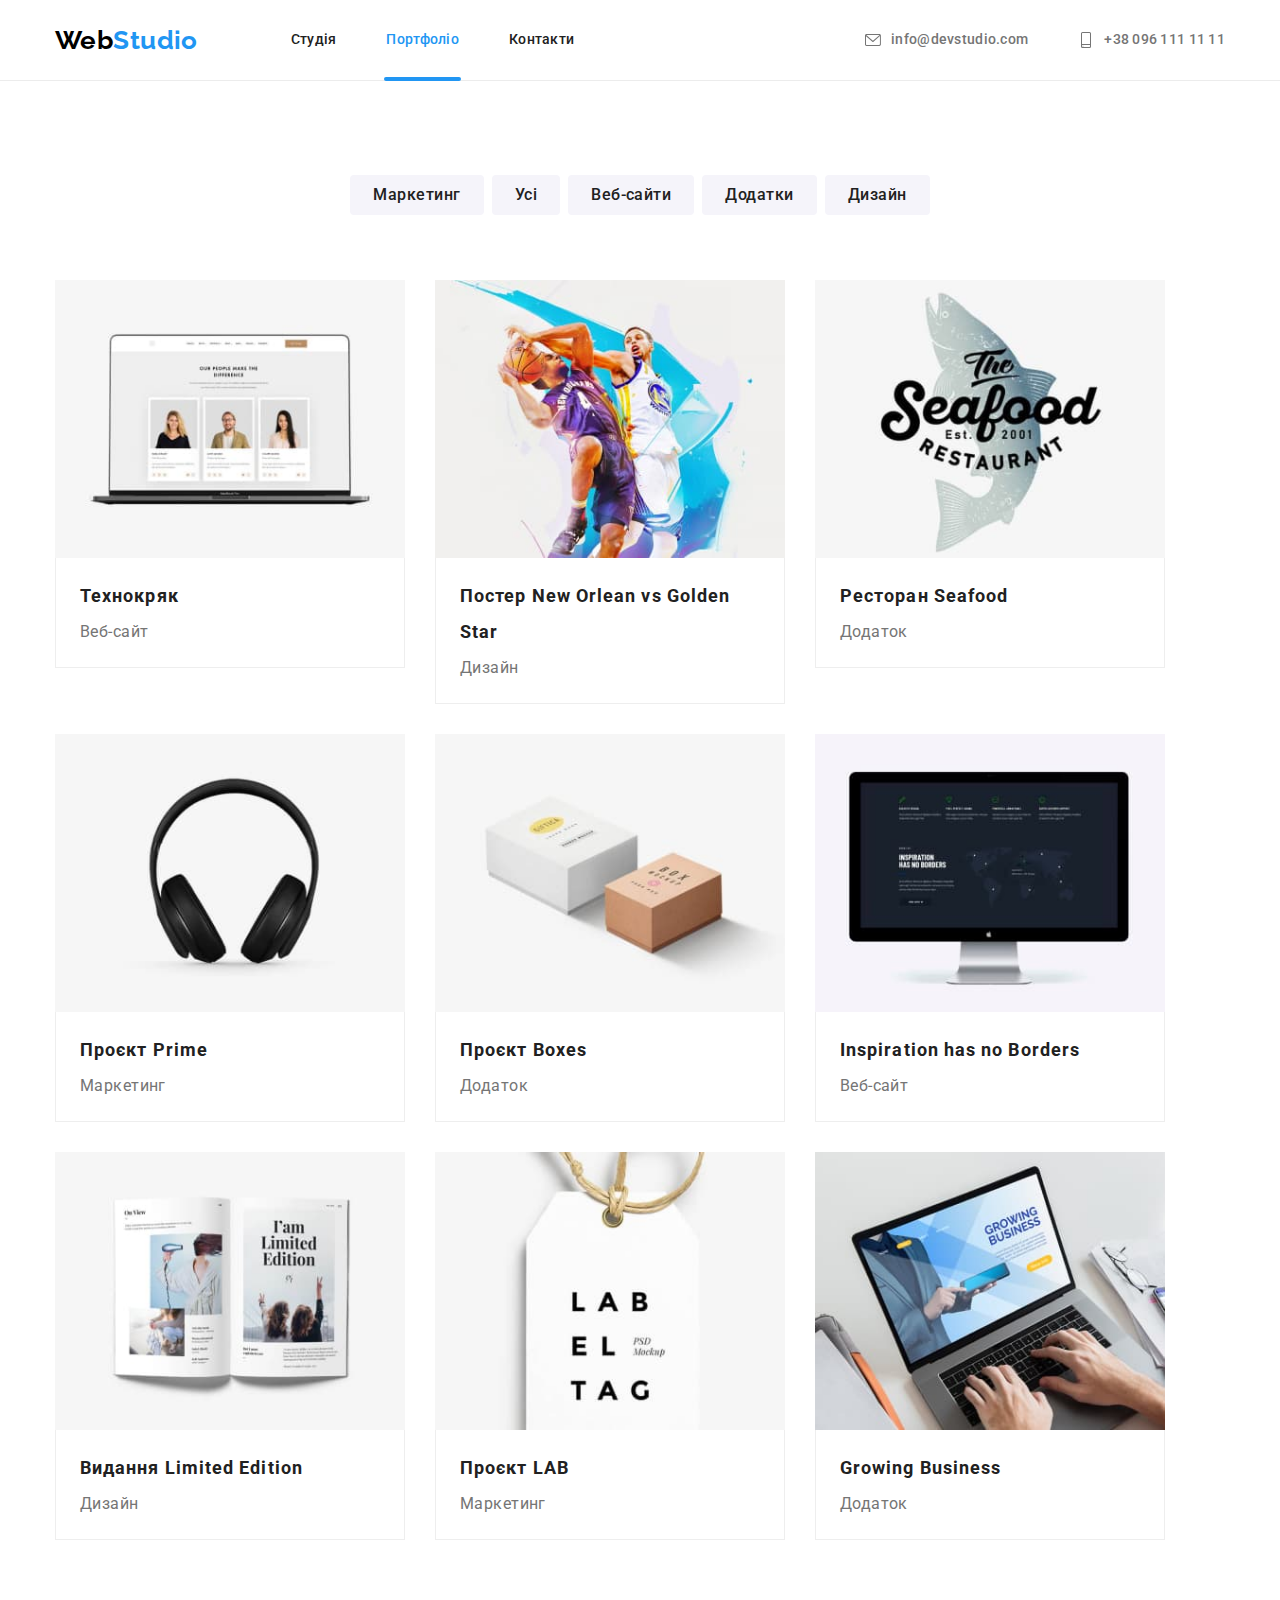
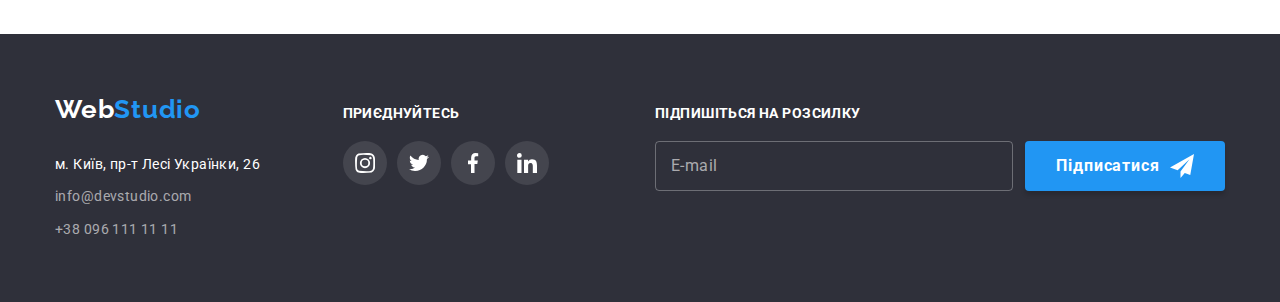
==== commit 4a11fdc6: "komit" ====
--- a/portfolio.html
+++ b/portfolio.html
@@ -23,9 +23,9 @@
       <nav class="nav">
         <a href="./index.html" class="nav__logo logo"><span class="nav__logo--web">Web</span>Studio</a>
         <ul class="nav__list">
-          <li class="nav__item list"><a class="nav__link nav__link--active" href="./index.html">Студія</a>
-          </li>
-          <li class="nav__item list"><a class="nav__link" href="./portfolio.html">Портфоліо</a></li>
+          <li class="nav__item list"><a class="nav__link" href="./index.html">Студія</a>
+          </li>
+          <li class="nav__item list"><a class="nav__link nav__link--active" href="./portfolio.html">Портфоліо</a></li>
           <li class="nav__item list"><a class="nav__link" href="">Контакти</a></li>
         </ul>
       </nav>
--- a/css/main.min.css
+++ b/css/main.min.css
@@ -1 +1 @@
-/*! modern-normalize v0.6.0 | MIT License | https://github.com/sindresorhus/modern-normalize */*,*::before,*::after{-webkit-box-sizing:border-box;box-sizing:border-box}:root{-moz-tab-size:4;-o-tab-size:4;tab-size:4}html{line-height:1.15;-webkit-text-size-adjust:100%}body{margin:0}body{font-family:system-ui,-apple-system,"Segoe UI",Roboto,Helvetica,Arial,sans-serif,"Apple Color Emoji","Segoe UI Emoji"}hr{height:0}abbr[title]{-webkit-text-decoration:underline dotted;text-decoration:underline dotted}b,strong{font-weight:bolder}code,kbd,samp,pre{font-family:SFMono-Regular,Consolas,"Liberation Mono",Menlo,monospace;font-size:1em}small{font-size:80%}sub,sup{font-size:75%;line-height:0;position:relative;vertical-align:baseline}sub{bottom:-0.25em}sup{top:-0.5em}button,input,optgroup,select,textarea{font-family:inherit;font-size:100%;line-height:1.15;margin:0}button,select{text-transform:none}button,[type=button],[type=reset],[type=submit]{-webkit-appearance:button}button::-moz-focus-inner,[type=button]::-moz-focus-inner,[type=reset]::-moz-focus-inner,[type=submit]::-moz-focus-inner{border-style:none;padding:0}button:-moz-focusring,[type=button]:-moz-focusring,[type=reset]:-moz-focusring,[type=submit]:-moz-focusring{outline:1px dotted ButtonText}fieldset{padding:.35em .75em .625em}legend{padding:0}progress{vertical-align:baseline}[type=number]::-webkit-inner-spin-button,[type=number]::-webkit-outer-spin-button{height:auto}[type=search]{-webkit-appearance:textfield;outline-offset:-2px}[type=search]::-webkit-search-decoration{-webkit-appearance:none}::-webkit-file-upload-button{-webkit-appearance:button;font:inherit}summary{display:list-item}:root{--background-color: #ffffff;--brand-color: #2f303a;--button-color: #2196f3;--text-color: #212121;--second-text: #757575;--animation-name: #f5f4fa;--button-activ: #188ce8;--background-color-hero: #c4c4c4;--icons: #afb1b8}html{-webkit-box-sizing:border-box;box-sizing:border-box}*,*::before,*::after{-webkit-box-sizing:inherit;box-sizing:inherit}h1,h2,h3,h4,h5,h6,ul,p{margin:0}ul{padding:0}img{display:block;max-width:100%;height:auto}a{text-decoration:none;color:inherit}body{background-color:var(--background-color);color:var(--second-text);font-family:Roboto,sans-serif;font-size:14px;letter-spacing:.03em}header{border-bottom:1px solid #ececec}@media screen and (max-width: 1200px){header{border-bottom:1px solid #ececec}}.container{padding-left:15px;padding-right:15px;margin-left:auto;margin-right:auto;max-width:1200px}@media screen and (min-width: 480px){.container{width:480px}}@media screen and (min-width: 768px){.container{width:768px}}@media screen and (min-width: 1200px){.container{width:1200px}}.section{padding-top:60px;padding-bottom:60px}@media screen and (min-width: 1200px){.section{padding-top:94px;padding-bottom:94px}}.list{list-style:none;padding:0}.no-pading{padding-bottom:0}.title{margin-bottom:50px;font-size:28px;line-height:1.18;color:var(--title-text-color);text-align:center}@media screen and (min-width: 1200px){.title{font-size:36px;line-height:1.7}}.visually-hidden{position:absolute;width:1px;height:1px;margin:-1px;border:0;padding:0;white-space:nowrap;-webkit-clip-path:inset(100%);clip-path:inset(100%);clip:rect(0 0 0 0);overflow:hidden}.header-nav{display:none}@media screen and (min-width: 768px){.header-nav{display:-webkit-box;display:-ms-flexbox;display:flex}}.nav{display:-webkit-box;display:-ms-flexbox;display:flex;-webkit-box-align:center;-ms-flex-align:center;align-items:center}.nav__list{display:-webkit-box;display:-ms-flexbox;display:flex;letter-spacing:.02em;font-weight:500;font-size:14px;line-height:1.14}.nav__item:not(:last-child){margin-right:50px}.logo{color:var(--button-color);font-family:"Raleway",sans-serif;font-weight:700;font-size:24px;line-height:1.16}@media screen and (min-width: 1200px){.logo{font-size:26px;line-height:1.19}}.nav__logo{margin-right:88px}@media screen and (min-width: 1200px){.nav__logo{margin-right:93px}}.nav__logo--web{color:#000}.nav__link{position:relative;display:block;padding-top:32px;padding-bottom:32px;color:var(--text-color);-webkit-transition:color 250ms cubic-bezier(0.4, 0, 0.2, 1);transition:color 250ms cubic-bezier(0.4, 0, 0.2, 1)}.nav__link:hover,.nav__link:focus{color:var(--button-color)}.nav__link--active{color:var(--button-color)}.nav__link--active::after{position:absolute;left:-2px;bottom:-1px;content:"";width:calc(100% + 4px);height:4px;border-radius:2px;background-color:var(--button-color)}.contacts{margin-left:auto;letter-spacing:.02em;font-weight:500;font-size:14px;line-height:1.14}@media screen and (min-width: 1200px){.contacts{display:-webkit-box;display:-ms-flexbox;display:flex}}@media screen and (max-width: 1200px){.contacts{padding-top:21px;padding-bottom:21px}}.contacts__link{position:relative;display:-webkit-box;display:-ms-flexbox;display:flex;-webkit-box-align:center;-ms-flex-align:center;align-items:center;color:var(--primary-text-color);-webkit-transition:color 250ms cubic-bezier(0.4, 0, 0.2, 1);transition:color 250ms cubic-bezier(0.4, 0, 0.2, 1)}@media screen and (min-width: 1200px){.contacts__link{padding-top:32px;padding-bottom:32px}}.contacts__link:hover,.contacts__link:focus{color:var(--button-color)}.contacts__item:not(:last-child){margin-bottom:10px}@media screen and (min-width: 1200px){.contacts__item:not(:last-child){margin-right:50px;margin-bottom:0px}}.contacts__icon{width:16px;height:16px;margin-right:10px;fill:currentColor}.mobile-nav{position:relative;display:-webkit-box;display:-ms-flexbox;display:flex;-webkit-box-pack:justify;-ms-flex-pack:justify;justify-content:space-between;-webkit-box-align:center;-ms-flex-align:center;align-items:center;overflow-x:hidden;padding-top:15px;padding-bottom:15px}@media screen and (min-width: 768px){.mobile-nav{display:none}}.mobile-nav__modal{position:fixed;top:0;left:0;width:100%;height:100%;-webkit-transform:translateX(100%);transform:translateX(100%);z-index:1;display:-webkit-box;display:-ms-flexbox;display:flex;-webkit-box-orient:vertical;-webkit-box-direction:normal;-ms-flex-direction:column;flex-direction:column;-webkit-box-pack:justify;-ms-flex-pack:justify;justify-content:space-between;padding:48px 40px;background-color:#fff;-webkit-transition:-webkit-transform 250ms cubic-bezier(0.4, 0, 0.2, 1);transition:-webkit-transform 250ms cubic-bezier(0.4, 0, 0.2, 1);transition:transform 250ms cubic-bezier(0.4, 0, 0.2, 1);transition:transform 250ms cubic-bezier(0.4, 0, 0.2, 1), -webkit-transform 250ms cubic-bezier(0.4, 0, 0.2, 1);transition:transform 250ms cubic-bezier(0.4, 0, 0.2, 1)}.mobile-nav__logo--black{color:#000}.mobile-nav__item:not(:last-child){margin-bottom:32px}.mobile-nav__link{display:block;letter-spacing:.02em;font-weight:500;font-size:34px;line-height:1.17;color:var(--text-color);-webkit-transition:color 250ms cubic-bezier(0.4, 0, 0.2, 1);transition:color 250ms cubic-bezier(0.4, 0, 0.2, 1)}.mobile-nav__link:hover,.mobile-nav__link:focus{color:var(--button-color);-webkit-transition:color 250ms cubic-bezier(0.4, 0, 0.2, 1);transition:color 250ms cubic-bezier(0.4, 0, 0.2, 1)}.mobile-nav__btn{display:-webkit-box;display:-ms-flexbox;display:flex;-webkit-box-pack:center;-ms-flex-pack:center;justify-content:center;-webkit-box-align:center;-ms-flex-align:center;align-items:center;width:40px;height:40px;cursor:pointer;background-color:rgba(0,0,0,0);border:none}.mobile-nav__btn:hover,.mobile-nav__btn:focus{color:var(--button-color);-webkit-transition:color 250ms cubic-bezier(0.4, 0, 0.2, 1);transition:color 250ms cubic-bezier(0.4, 0, 0.2, 1)}.mobile-nav__icon{width:24px;height:16px;fill:currentColor}.mobile-nav__btn--close{position:absolute;top:15px;right:15px}.mobile-nav__close-icon{width:40px;height:40px;fill:currentColor}.mobile-nav__modal.is-open{-webkit-transform:translateX(0);transform:translateX(0)}.tel-contacts__list{margin-bottom:94px}.tel-contacts__item:not(:last-child){margin-bottom:32px}.tel-contacts__link{display:block;font-weight:500;letter-spacing:.02em;color:var(--second-text);-webkit-transition:color 250ms cubic-bezier(0.4, 0, 0.2, 1);transition:color 250ms cubic-bezier(0.4, 0, 0.2, 1)}.tel-contacts__link:hover,.tel-contacts__link:focus{color:var(--button-color)}.tel-contacts__link--tel{font-size:30px;line-height:1.18}.tel-contacts__link--mail{font-size:20px;line-height:1.16}.socials-nav{display:-webkit-box;display:-ms-flexbox;display:flex;-webkit-box-align:center;-ms-flex-align:center;align-items:center;margin:-10px}.socials-nav__item{position:relative;margin:10px}.socials-nav__link::after{content:"";width:4px;height:14px;background-color:teal}.socials-nav__link{font-weight:500;font-size:14px;line-height:1.22;letter-spacing:.02em;color:var(--button-color)}.socials-nav__item:not(:last-child):after{position:absolute;top:0px;right:-10px;content:"";width:1px;height:20px;background-color:rgba(33,33,33,.2)}.hero{padding:200px 0 200px 0;max-width:1600px;height:600px;margin-left:auto;margin-right:auto;background:var(--background-color-hero);background-image:-webkit-gradient(linear, left top, right top, from(rgba(40, 48, 58, 0.4)), to(rgba(47, 48, 58, 0.4))),url(../images/hero/mobile-hero.jpg);background-image:linear-gradient(to right, rgba(40, 48, 58, 0.4), rgba(47, 48, 58, 0.4)),url(../images/hero/mobile-hero.jpg);background-repeat:no-repeat;background-position:center;background-size:auto;max-width:480px;background-color:#c4c4c4;background-position:center;margin-left:auto;margin-right:auto;background-size:cover;text-align:center}@media(min-device-pixel-ratio: 2),(-webkit-min-device-pixel-ratio: 2),(min-resolution: 192dpi),(min-resolution: 2dppx){.hero{background-image:-webkit-gradient(linear, left top, left bottom, from(rgba(47, 48, 58, 0.4)), to(rgba(47, 48, 58, 0.4))),url(../images/hero/mobile-hero@2x.jpg);background-image:linear-gradient(rgba(47, 48, 58, 0.4), rgba(47, 48, 58, 0.4)),url(../images/hero/mobile-hero@2x.jpg)}}@media screen and (min-width: 481px){.hero{background-image:-webkit-gradient(linear, left top, left bottom, from(rgba(47, 48, 58, 0.4)), to(rgba(47, 48, 58, 0.4))),url(../images/hero/tablet-hero.jpg);background-image:linear-gradient(rgba(47, 48, 58, 0.4), rgba(47, 48, 58, 0.4)),url(../images/hero/tablet-hero.jpg);max-width:768px}}@media screen and (min-width: 481px)and (min-device-pixel-ratio: 2),screen and (min-width: 481px)and (-webkit-min-device-pixel-ratio: 2),screen and (min-width: 481px)and (min-resolution: 192dpi),screen and (min-width: 481px)and (min-resolution: 2dppx){.hero{background-image:-webkit-gradient(linear, left top, left bottom, from(rgba(47, 48, 58, 0.4)), to(rgba(47, 48, 58, 0.4))),url(../images/hero/tablet-hero@2x.jpg);background-image:linear-gradient(rgba(47, 48, 58, 0.4), rgba(47, 48, 58, 0.4)),url(../images/hero/tablet-hero@2x.jpg)}}@media screen and (min-width: 769px){.hero{background-image:-webkit-gradient(linear, left top, left bottom, from(rgba(47, 48, 58, 0.4)), to(rgba(47, 48, 58, 0.4))),url(../images/hero/desctop-hero.jpg);background-image:linear-gradient(rgba(47, 48, 58, 0.4), rgba(47, 48, 58, 0.4)),url(../images/hero/desctop-hero.jpg);max-width:1600px}}@media screen and (min-width: 769px)and (min-device-pixel-ratio: 2),screen and (min-width: 769px)and (-webkit-min-device-pixel-ratio: 2),screen and (min-width: 769px)and (min-resolution: 192dpi),screen and (min-width: 769px)and (min-resolution: 2dppx){.hero{background-image:-webkit-gradient(linear, left top, left bottom, from(rgba(47, 48, 58, 0.4)), to(rgba(47, 48, 58, 0.4))),url(../images/hero/desctop-hero@2x.jpg);background-image:linear-gradient(rgba(47, 48, 58, 0.4), rgba(47, 48, 58, 0.4)),url(../images/hero/desctop-hero@2x.jpg)}}.hero__text{text-align:center;margin-bottom:30px;color:var(--background-color);font-weight:900;font-size:26px;line-height:1.6;letter-spacing:.06em;text-transform:uppercase}@media screen and (min-width: 1200px){.hero__text{width:696px;font-size:44px;line-height:1.3;margin-left:auto;margin-right:auto}}.hero__button{display:-webkit-box;display:-ms-flexbox;display:flex;text-align:center;-webkit-box-orient:vertical;-webkit-box-direction:normal;-ms-flex-direction:column;flex-direction:column;-webkit-box-pack:center;-ms-flex-pack:center;justify-content:center;-webkit-box-align:center;-ms-flex-align:center;align-items:center;cursor:pointer;font-weight:700;font-size:16px;line-height:1.88;letter-spacing:.06em;-webkit-box-shadow:0px 4px 4px rgba(0,0,0,.15);box-shadow:0px 4px 4px rgba(0,0,0,.15);border-radius:4px;border:none;width:216px;height:50px;margin:auto;padding:0;color:var(--background-color);background-color:var(--button-color);-webkit-transition:background-color 250ms cubic-bezier(0.4, 0, 0.2, 1),color 250ms cubic-bezier(0.4, 0, 0.2, 1);transition:background-color 250ms cubic-bezier(0.4, 0, 0.2, 1),color 250ms cubic-bezier(0.4, 0, 0.2, 1)}.hero__button:hover,.hero__button:focus{background-color:var(--button-activ)}.benefits__box{display:-webkit-box;display:-ms-flexbox;display:flex;-ms-flex-wrap:wrap;flex-wrap:wrap;gap:30px}@media screen and (max-width: 767px){.benefits__box{display:block}}@media screen and (min-width: 768px){.benefits__element{width:50%;-ms-flex-preferred-size:calc((100% - 90px)/4);flex-basis:calc((100% - 90px)/4)}}@media screen and (max-width: 767px){.benefits__element:not(:last-child){margin-bottom:30px}}.benefits__name{display:-webkit-box;display:-ms-flexbox;display:flex;-webkit-box-pack:center;-ms-flex-pack:center;justify-content:center;margin-bottom:10px;color:var(--text-color);font-weight:700;line-height:1.14;font-size:14px;text-transform:uppercase}@media screen and (max-width: 767px){.benefits__name{-webkit-box-pack:center;-ms-flex-pack:center;justify-content:center}}@media screen and (min-width: 768px){.benefits__name{-webkit-box-pack:start;-ms-flex-pack:start;justify-content:flex-start}}.benefits__text{font-family:"Roboto";font-style:normal;font-weight:400;font-size:14px;line-height:1.7;letter-spacing:.03em}.benefits__icons{display:-webkit-box;display:-ms-flexbox;display:flex;-webkit-box-align:center;-ms-flex-align:center;align-items:center;-webkit-box-pack:center;-ms-flex-pack:center;justify-content:center;height:120px;border-radius:4px;margin-bottom:30px;background-color:var(--animation-name)}@media screen and (min-width: 480px){.benefits__icons{width:100%}}@media(min-width: 768px)and (max-width: 1199px){.benefits__icons{width:354px}}@media screen and (min-width: 1200px){.benefits__icons{width:270px}}.benefits__icon{display:-webkit-box;display:-ms-flexbox;display:flex;-webkit-box-pack:center;-ms-flex-pack:center;justify-content:center}.benefits__icon:not(:last-child){margin-right:30px}.work{display:none}@media(min-width: 1200px){.work{display:block}}.work__title{margin-bottom:50px;color:var(--text-color);font-weight:700;font-size:36px;line-height:1.16;text-align:center}.work__menu{display:-webkit-box;display:-ms-flexbox;display:flex;-ms-flex-wrap:wrap;flex-wrap:wrap;-webkit-column-gap:30px;-moz-column-gap:30px;column-gap:30px}.work__menu{-ms-flex-preferred-size:calc((100% - 60px)/3);flex-basis:calc((100% - 60px)/3)}.work__menu{position:relative}.work__text{position:absolute;display:-webkit-box;display:-ms-flexbox;display:flex;-webkit-box-pack:center;-ms-flex-pack:center;justify-content:center;bottom:0;-webkit-box-align:center;-ms-flex-align:center;align-items:center;width:370px;height:70px;background:rgba(47,48,58,.8);font-weight:700;font-size:14px;line-height:1.14;letter-spacing:.03em;text-transform:uppercase;color:var(--background-color)}.team{background:var(--animation-name)}.team__title{margin-bottom:50px;color:var(--text-color);font-weight:700;font-size:36px;line-height:1.16;text-align:center}.team__menu{display:-webkit-box;display:-ms-flexbox;display:flex;-webkit-box-pack:center;-ms-flex-pack:center;justify-content:center;-ms-flex-wrap:wrap;flex-wrap:wrap;gap:30px}.team__images{background-color:var(--background-color);-webkit-box-shadow:0px 1px 3px rgba(0,0,0,.12),0px 1px 1px rgba(0,0,0,.14),0px 2px 1px rgba(0,0,0,.2);box-shadow:0px 1px 3px rgba(0,0,0,.12),0px 1px 1px rgba(0,0,0,.14),0px 2px 1px rgba(0,0,0,.2);border-radius:0px 0px 4px 4px}@media screen and (min-width: 768px){.team__images{width:calc((100% - 60px)/2)}}@media screen and (min-width: 1200px){.team__images{width:calc((100% - 120px)/4)}}@media screen and (max-width: 1200px){.picture{width:100%}}.team__images>.team__box{padding:30px 0}.team__name{margin-bottom:10px;color:var(--text-color);font-weight:500;font-size:16px;line-height:1.18;letter-spacing:.03em;text-align:center}.team__work{font-size:16px;line-height:1.18;text-align:center}.icons{display:-webkit-box;display:-ms-flexbox;display:flex;-webkit-box-align:center;-ms-flex-align:center;align-items:center;-webkit-box-pack:center;-ms-flex-pack:center;justify-content:center;padding-top:16px}.icons__box{display:-webkit-box;display:-ms-flexbox;display:flex;-webkit-box-pack:center;-ms-flex-pack:center;justify-content:center}.icons__images{list-style-type:none}.icons__images:not(:last-child){margin-right:10px}.icons__link{display:-webkit-box;display:-ms-flexbox;display:flex;-webkit-box-pack:center;-ms-flex-pack:center;justify-content:center;-webkit-box-align:center;-ms-flex-align:center;align-items:center;width:44px;height:44px;fill:var(--icons);cursor:pointer;background-color:var(--background-color);border-radius:50%;-webkit-transition:background-color 250ms cubic-bezier(0.4, 0, 0.2, 1),fill 250ms cubic-bezier(0.4, 0, 0.2, 1);transition:background-color 250ms cubic-bezier(0.4, 0, 0.2, 1),fill 250ms cubic-bezier(0.4, 0, 0.2, 1)}.icons__link:hover,.icons__link:focus{fill:var(--background-color);background-color:var(--button-color);border-radius:50%}.clients__title{margin-bottom:50px;font-weight:700;font-size:36px;line-height:1.16;text-align:center;letter-spacing:.03em;color:var(--text-color)}.clients__box{display:-webkit-box;display:-ms-flexbox;display:flex;-webkit-box-pack:center;-ms-flex-pack:center;justify-content:center;-ms-flex-wrap:wrap;flex-wrap:wrap;gap:30px}@media screen and (max-width: 767px){.clients__element{height:92px}}@media(min-width: 768px)and (max-width: 1199px){.clients__element{-ms-flex-wrap:nowrap;flex-wrap:nowrap}}.clients__link{display:-webkit-box;display:-ms-flexbox;display:flex;-webkit-box-pack:center;-ms-flex-pack:center;justify-content:center;-webkit-box-align:center;-ms-flex-align:center;align-items:center;width:170px;height:92px;border:1px solid var(--icons);border-radius:4px;fill:var(--icons);-webkit-transition:border 250ms cubic-bezier(0.4, 0, 0.2, 1),fill 250ms cubic-bezier(0.4, 0, 0.2, 1);transition:border 250ms cubic-bezier(0.4, 0, 0.2, 1),fill 250ms cubic-bezier(0.4, 0, 0.2, 1)}.clients__link:hover,.clients__link:focus{fill:var(--button-color);border-color:var(--button-color)}.footer{background:var(--brand-color);padding:60px 0 60px 0}.footer .footer__container{display:-webkit-box;display:-ms-flexbox;display:flex;-webkit-box-pack:justify;-ms-flex-pack:justify;justify-content:space-between;-webkit-box-orient:vertical;-webkit-box-direction:normal;-ms-flex-direction:column;flex-direction:column;-webkit-box-align:center;-ms-flex-align:center;align-items:center}@media screen and (min-width: 1200px){.footer .footer__container{-webkit-box-orient:horizontal;-webkit-box-direction:normal;-ms-flex-direction:row;flex-direction:row;-webkit-box-align:baseline;-ms-flex-align:baseline;align-items:baseline}}.footer__logo{display:-webkit-box;display:-ms-flexbox;display:flex;-webkit-box-orient:vertical;-webkit-box-direction:normal;-ms-flex-direction:column;flex-direction:column;-webkit-box-align:center;-ms-flex-align:center;align-items:center}@media screen and (min-width: 1200px){.footer__logo{margin-right:70px;-webkit-box-align:start;-ms-flex-align:start;align-items:flex-start}}.footer__link{font-family:"Raleway";font-style:normal;margin-bottom:28px;font-weight:700;font-size:24px;line-height:1.19;letter-spacing:.03em}@media screen and (min-width: 1200px){.footer__link{font-size:26px}}.footer__web{color:var(--background-color)}.footer__item{margin-bottom:12px}@media screen and (min-width: 1200px){.footer__item{margin-bottom:9px}}.footer__item:last-child{margin-bottom:0}.footer__adress{font-style:normal;display:-webkit-box;display:-ms-flexbox;display:flex;-webkit-box-orient:vertical;-webkit-box-direction:normal;-ms-flex-direction:column;flex-direction:column;-webkit-box-align:center;-ms-flex-align:center;align-items:center;margin-bottom:60px}@media screen and (min-width: 1200px){.footer__adress{margin-bottom:0;-webkit-box-align:start;-ms-flex-align:start;align-items:flex-start;-webkit-box-orient:vertical;-webkit-box-direction:normal;-ms-flex-direction:column;flex-direction:column}}.footer__map{color:var(--background-color);line-height:1.71;-webkit-transition:color 250ms cubic-bezier(0.4, 0, 0.2, 1);transition:color 250ms cubic-bezier(0.4, 0, 0.2, 1)}.footer__link-email{color:rgba(255,255,255,.6);line-height:1.71;-webkit-transition:color 250ms cubic-bezier(0.4, 0, 0.2, 1);transition:color 250ms cubic-bezier(0.4, 0, 0.2, 1)}.footer__link-tel{color:rgba(255,255,255,.6);line-height:1.71;-webkit-transition:color 250ms cubic-bezier(0.4, 0, 0.2, 1);transition:color 250ms cubic-bezier(0.4, 0, 0.2, 1)}.footer__map:hover,.footer__map:focus,.footer__link-email:hover,.footer__link-email:focus,.footer__link-tel:hover,.footer__link-tel:focus{color:var(--button-color)}.social-container{-webkit-box-align:center;-ms-flex-align:center;align-items:center;display:-webkit-box;display:-ms-flexbox;display:flex;-webkit-box-orient:vertical;-webkit-box-direction:normal;-ms-flex-direction:column;flex-direction:column;margin-bottom:60px}@media screen and (min-width: 1200px){.social-container{-webkit-box-align:start;-ms-flex-align:start;align-items:flex-start;margin-bottom:0}}.social__title{font-style:normal;font-weight:700;font-size:14px;line-height:16px;letter-spacing:.03em;text-transform:uppercase;margin-bottom:20px;color:var(--background-color);fill:var(--background-color)}.social{display:-webkit-box;display:-ms-flexbox;display:flex;-webkit-box-align:baseline;-ms-flex-align:baseline;align-items:baseline}.social__item{display:-webkit-box;display:-ms-flexbox;display:flex;-webkit-box-pack:center;-ms-flex-pack:center;justify-content:center}.social__item:not(:last-child){margin-right:10px}.social__link{display:-webkit-box;display:-ms-flexbox;display:flex;-webkit-box-pack:center;-ms-flex-pack:center;justify-content:center;-webkit-box-align:center;-ms-flex-align:center;align-items:center;width:44px;height:44px;fill:var(--background-color);cursor:pointer;background-color:rgba(255,255,255,.1);border-radius:50%;-webkit-transition:background-color 250ms cubic-bezier(0.4, 0, 0.2, 1),color 250ms cubic-bezier(0.4, 0, 0.2, 1);transition:background-color 250ms cubic-bezier(0.4, 0, 0.2, 1),color 250ms cubic-bezier(0.4, 0, 0.2, 1)}.social__link:hover,.social__link:focus{fill:var(--background-color);background-color:var(--button-color);border-radius:50%}.social__link:not(:last-child){margin-right:10px}.footer__form{display:-webkit-box;display:-ms-flexbox;display:flex;-webkit-box-orient:vertical;-webkit-box-direction:normal;-ms-flex-direction:column;flex-direction:column;margin-left:93px}@media screen and (max-width: 1199px){.footer__form{margin-left:0;-webkit-box-align:center;-ms-flex-align:center;align-items:center}}.footer__title{font-style:normal;font-weight:700;font-size:14px;line-height:16px;letter-spacing:.03em;text-transform:uppercase;margin-bottom:20px;color:var(--background-color)}.footer__box{display:-webkit-box;display:-ms-flexbox;display:flex}@media screen and (max-width: 1199px){.footer__box{display:-webkit-box;display:-ms-flexbox;display:flex;-webkit-box-align:center;-ms-flex-align:center;align-items:center;-webkit-box-orient:vertical;-webkit-box-direction:normal;-ms-flex-direction:column;flex-direction:column}}.footer__label{position:absolute;display:-webkit-box;display:-ms-flexbox;display:flex;font-size:16px;line-height:1.25;letter-spacing:.03em;color:rgba(255,255,255,.6)}.footer__input{display:-webkit-box;display:-ms-flexbox;display:flex;-webkit-box-align:center;-ms-flex-align:center;align-items:center;width:358px;height:50px;font-style:normal;font-weight:400;font-size:16px;line-height:1.25;letter-spacing:.03em;color:var(--background-color);padding:16px 15px;border:1px solid rgba(255,255,255,.3);border-radius:4px;background-color:rgba(0,0,0,0)}@media screen and (max-width: 1199px){.footer__input{width:450px;margin-bottom:20px}}.footer__input::-webkit-input-placeholder{color:rgba(255,255,255,.6)}.footer__input::-moz-placeholder{color:rgba(255,255,255,.6)}.footer__input:-ms-input-placeholder{color:rgba(255,255,255,.6)}.footer__input::-ms-input-placeholder{color:rgba(255,255,255,.6)}.footer__input::placeholder{color:rgba(255,255,255,.6)}.footer__button{display:-webkit-box;display:-ms-flexbox;display:flex;-webkit-box-pack:center;-ms-flex-pack:center;justify-content:center;-webkit-box-align:center;-ms-flex-align:center;align-items:center;width:200px;height:50px;margin-left:12px;padding:0px;font-weight:700;font-size:16px;line-height:1.88;letter-spacing:.06em;color:var(--background-color);background-color:var(--button-color);border:none;-webkit-box-shadow:0px 4px 4px rgba(0,0,0,.15);box-shadow:0px 4px 4px rgba(0,0,0,.15);border-radius:4px;cursor:pointer;-webkit-transition:background-color 250ms cubic-bezier(0.4, 0, 0.2, 1);transition:background-color 250ms cubic-bezier(0.4, 0, 0.2, 1);-webkit-box-orient:horizontal;-webkit-box-direction:normal;-ms-flex-direction:row;flex-direction:row;gap:10px}.footer__button:focus,.footer__button:hover{background-color:var(--button-activ);-webkit-transition:background-color 250ms cubic-bezier(0.4, 0, 0.2, 1);transition:background-color 250ms cubic-bezier(0.4, 0, 0.2, 1)}.portfolio{display:-webkit-box;display:-ms-flexbox;display:flex;-webkit-box-pack:center;-ms-flex-pack:center;justify-content:center;margin-bottom:50px}.portfolio__button{color:var(--text-color);background-color:var(--animation-name);font-weight:500;font-size:16px;line-height:1.62;letter-spacing:.03em;text-align:center;font-family:inherit;cursor:pointer;padding:6px 22px;border-radius:4px;border:1px solid rgba(0,0,0,0);-webkit-transition:background-color 250ms cubic-bezier(0.4, 0, 0.2, 1),color 250ms cubic-bezier(0.4, 0, 0.2, 1),-webkit-box-shadow 250ms cubic-bezier(0.4, 0, 0.2, 1);transition:background-color 250ms cubic-bezier(0.4, 0, 0.2, 1),color 250ms cubic-bezier(0.4, 0, 0.2, 1),-webkit-box-shadow 250ms cubic-bezier(0.4, 0, 0.2, 1);transition:background-color 250ms cubic-bezier(0.4, 0, 0.2, 1),color 250ms cubic-bezier(0.4, 0, 0.2, 1),box-shadow 250ms cubic-bezier(0.4, 0, 0.2, 1);transition:background-color 250ms cubic-bezier(0.4, 0, 0.2, 1),color 250ms cubic-bezier(0.4, 0, 0.2, 1),box-shadow 250ms cubic-bezier(0.4, 0, 0.2, 1),-webkit-box-shadow 250ms cubic-bezier(0.4, 0, 0.2, 1)}.portfolio__button:hover,.portfolio__button:focus{color:var(--background-color);background-color:var(--button-color);-webkit-box-shadow:0px 3px 1px rgba(0,0,0,.1),0px 1px 2px rgba(0,0,0,.08),0px 2px 2px rgba(0,0,0,.12);box-shadow:0px 3px 1px rgba(0,0,0,.1),0px 1px 2px rgba(0,0,0,.08),0px 2px 2px rgba(0,0,0,.12);border-radius:4px}.portfolio__item:not(:last-child){margin-right:8px}.portfolio__box{display:-webkit-box;display:-ms-flexbox;display:flex;-ms-flex-wrap:wrap;flex-wrap:wrap;gap:30px}.portfolio__box>.portfolio__element{-ms-flex-preferred-size:calc((100% - 60px)/3);flex-basis:calc((100% - 60px)/3)}.portfolio__element{-webkit-transition:-webkit-box-shadow 250ms cubic-bezier(0.4, 0, 0.2, 1);transition:-webkit-box-shadow 250ms cubic-bezier(0.4, 0, 0.2, 1);transition:box-shadow 250ms cubic-bezier(0.4, 0, 0.2, 1);transition:box-shadow 250ms cubic-bezier(0.4, 0, 0.2, 1), -webkit-box-shadow 250ms cubic-bezier(0.4, 0, 0.2, 1)}.portfolio__element:hover,.portfolio__element:focus{border:1px solid #eee;-webkit-box-shadow:0px 1px 1px rgba(0,0,0,.12),0px 4px 4px rgba(0,0,0,.06),1px 4px 6px rgba(0,0,0,.16);box-shadow:0px 1px 1px rgba(0,0,0,.12),0px 4px 4px rgba(0,0,0,.06),1px 4px 6px rgba(0,0,0,.16)}.portfolio__thumb{position:relative;overflow:hidden}.portfolio__name{display:inline-block;position:absolute;width:100%;height:100%;top:0;left:0;background-color:rgba(33,150,243,.9);-webkit-transform:translateY(100%);transform:translateY(100%);-webkit-transition:-webkit-transform 250ms cubic-bezier(0.4, 0, 0.2, 1);transition:-webkit-transform 250ms cubic-bezier(0.4, 0, 0.2, 1);transition:transform 250ms cubic-bezier(0.4, 0, 0.2, 1);transition:transform 250ms cubic-bezier(0.4, 0, 0.2, 1), -webkit-transform 250ms cubic-bezier(0.4, 0, 0.2, 1)}.portfolio__element:hover .portfolio__name{background:rgba(33,150,243,.9);-webkit-transform:translateY(0);transform:translateY(0)}.portfolio__text{position:absolute;padding:63px 24px;font-weight:400;font-size:18px;line-height:1.55;letter-spacing:.03em;color:var(--background-color)}.portfolio__container{padding:20px 24px;background:var(--background-color);border:1px solid #eee;border-top:rgba(0,0,0,0)}.portfolio__title{margin-bottom:4px;font-weight:700;font-size:18px;line-height:2;letter-spacing:.06em;color:var(--text-color)}.portfolio__info{font-size:16px;line-height:1.8;color:var(--second-text)}.backdrop{position:fixed;z-index:1;top:0;left:0;width:100%;height:100%;-webkit-transition:opacity 250ms cubic-bezier(0.4, 0, 0.2, 1),visibility 250ms cubic-bezier(0.4, 0, 0.2, 1);transition:opacity 250ms cubic-bezier(0.4, 0, 0.2, 1),visibility 250ms cubic-bezier(0.4, 0, 0.2, 1);background:rgba(0,0,0,.2)}@media screen and (max-width: 767px){.backdrop{padding:93px 15px;overflow-y:scroll}}.is-hidden{opacity:0;pointer-events:none;visibility:hidden}.modal{position:absolute;top:50%;left:50%;-webkit-transform:translate(-50%, -50%);transform:translate(-50%, -50%);-webkit-transition:-webkit-transform 250ms cubic-bezier(0.4, 0, 0.2, 1);transition:-webkit-transform 250ms cubic-bezier(0.4, 0, 0.2, 1);transition:transform 250ms cubic-bezier(0.4, 0, 0.2, 1);transition:transform 250ms cubic-bezier(0.4, 0, 0.2, 1), -webkit-transform 250ms cubic-bezier(0.4, 0, 0.2, 1);width:528px;height:581px;background:#fff;-webkit-box-shadow:0px 1px 3px rgba(0,0,0,.12),0px 1px 1px rgba(0,0,0,.14),0px 2px 1px rgba(0,0,0,.2);box-shadow:0px 1px 3px rgba(0,0,0,.12),0px 1px 1px rgba(0,0,0,.14),0px 2px 1px rgba(0,0,0,.2);border-radius:4px}.modal__button{display:-webkit-box;display:-ms-flexbox;display:flex;-webkit-box-align:center;-ms-flex-align:center;align-items:center;-webkit-box-pack:center;-ms-flex-pack:center;justify-content:center;margin-top:8px;margin-right:8px;position:absolute;width:30px;height:30px;right:0;top:0;cursor:pointer;border-radius:50%;background:#fff;border:1px solid rgba(0,0,0,.1)}.modal__button:hover,.modal__button:focus{fill:var(--button-color)}.modal__icon{width:11px;height:11px}.form{width:528px;margin-left:auto;margin-right:auto;padding:40px;background:var(--background-color);-webkit-box-shadow:0px 1px 3px rgba(0,0,0,.12),0px 1px 1px rgba(0,0,0,.14),0px 2px 1px rgba(0,0,0,.2);box-shadow:0px 1px 3px rgba(0,0,0,.12),0px 1px 1px rgba(0,0,0,.14),0px 2px 1px rgba(0,0,0,.2);border-radius:4px}.form__title{display:block;font-family:"Roboto";font-style:normal;font-weight:700;margin-bottom:12px;font-size:20px;line-height:1.15;text-align:center;letter-spacing:.03em;color:var(--text-color)}.form__field{position:relative;display:-webkit-box;display:-ms-flexbox;display:flex;-webkit-box-orient:vertical;-webkit-box-direction:normal;-ms-flex-direction:column;flex-direction:column;margin-bottom:10px}.form__label{position:relative;text-align:left;margin-bottom:4px;font-family:"Roboto";font-style:normal;font-weight:400;font-size:12px;line-height:1.16;letter-spacing:.01em;color:var(--second-text)}.form__input{margin:0;padding:12px 0 12px 42px;width:448px;height:40px;-webkit-box-sizing:border-box;box-sizing:border-box;border:1px solid rgba(33,33,33,.2);border-radius:4px;-webkit-transition:border 250ms cubic-bezier(0.4, 0, 0.2, 1);transition:border 250ms cubic-bezier(0.4, 0, 0.2, 1)}.form__input:focus,.form__input:hover{outline:none;border-color:var(--button-color);-webkit-transition:border-color 250ms cubic-bezier(0.4, 0, 0.2, 1);transition:border-color 250ms cubic-bezier(0.4, 0, 0.2, 1)}.form__control{display:-webkit-box;display:-ms-flexbox;display:flex;position:relative;cursor:pointer}.form__control:focus,.form__control:hover{fill:var(--button-color);-webkit-transition:fill 250ms cubic-bezier(0.4, 0, 0.2, 1);transition:fill 250ms cubic-bezier(0.4, 0, 0.2, 1);-webkit-transition:border 250ms cubic-bezier(0.4, 0, 0.2, 1);transition:border 250ms cubic-bezier(0.4, 0, 0.2, 1)}.form__icon{display:inline-block;position:absolute;width:18px;height:18px;top:50%;left:12px;-webkit-transform:translateY(-50%);transform:translateY(-50%);-webkit-transition:fill 250ms cubic-bezier(0.4, 0, 0.2, 1);transition:fill 250ms cubic-bezier(0.4, 0, 0.2, 1)}.form__comment{display:block;font-size:12px;line-height:1.16;letter-spacing:.01em;font-weight:400;resize:none;padding:12px 16px;width:448px;height:120px;border:1px solid rgba(33,33,33,.2);border-radius:4px;margin-bottom:20px;-webkit-transition:border-color 250ms cubic-bezier(0.4, 0, 0.2, 1);transition:border-color 250ms cubic-bezier(0.4, 0, 0.2, 1)}.form__comment::-webkit-input-placeholder{color:rgba(117,117,117,.5)}.form__comment::-moz-placeholder{color:rgba(117,117,117,.5)}.form__comment:-ms-input-placeholder{color:rgba(117,117,117,.5)}.form__comment::-ms-input-placeholder{color:rgba(117,117,117,.5)}.form__comment::placeholder{color:rgba(117,117,117,.5)}.form__comment:focus,.form__comment:hover{border-color:var(--button-color);outline:none;-webkit-transition:border-color 250ms cubic-bezier(0.4, 0, 0.2, 1);transition:border-color 250ms cubic-bezier(0.4, 0, 0.2, 1)}.checkbox{display:-webkit-box;display:-ms-flexbox;display:flex;-webkit-box-pack:center;-ms-flex-pack:center;justify-content:center;margin-bottom:30px}.checkbox__label{display:-webkit-box;display:-ms-flexbox;display:flex;-webkit-box-align:center;-ms-flex-align:center;align-items:center;cursor:pointer}.checkbox__input{position:absolute;width:1px;height:1px;margin:-1px;border:0;padding:0;clip:rect(0 0 0 0);overflow:hidden}.checkbox__icon{display:inline-block;margin-right:9px;width:16px;height:15px;border:2px solid var(--text-color);border-radius:2px;-webkit-transition:border-color 250ms cubic-bezier(0.4, 0, 0.2, 1),background-color 250ms cubic-bezier(0.4, 0, 0.2, 1);transition:border-color 250ms cubic-bezier(0.4, 0, 0.2, 1),background-color 250ms cubic-bezier(0.4, 0, 0.2, 1);cursor:pointer}.checkbox__input:checked+.checkbox__icon{border-color:var(--button-color);background-color:var(--button-color);background-image:url(../images/icon-check.svg);background-size:contain;background-origin:border-box;background-position:center;-webkit-transition:border-color 250ms cubic-bezier(0.4, 0, 0.2, 1),background-color 250ms cubic-bezier(0.4, 0, 0.2, 1);transition:border-color 250ms cubic-bezier(0.4, 0, 0.2, 1),background-color 250ms cubic-bezier(0.4, 0, 0.2, 1)}.checkbox__input:focus+.checkbox__icon{border-color:var(--button-color)}.checkbox__clic{text-decoration:underline;color:var(--button-color);margin-left:4px}.checkbox__button{display:-webkit-box;display:-ms-flexbox;display:flex;text-align:center;-webkit-box-pack:center;-ms-flex-pack:center;justify-content:center;-webkit-box-align:center;-ms-flex-align:center;align-items:center;cursor:pointer;font-size:16px;line-height:1.88;letter-spacing:.06em;background:var(--button-color);-webkit-box-shadow:0px 4px 4px rgba(0,0,0,.15);box-shadow:0px 4px 4px rgba(0,0,0,.15);border-radius:4px;border:none;width:200px;height:50px;margin:auto;padding:0;color:var(--background-color);background-color:var(--button-color);-webkit-transition:background-color 250ms cubic-bezier(0.4, 0, 0.2, 1),color 250ms cubic-bezier(0.4, 0, 0.2, 1);transition:background-color 250ms cubic-bezier(0.4, 0, 0.2, 1),color 250ms cubic-bezier(0.4, 0, 0.2, 1)}.checkbox__button:hover,.checkbox__button:focus{background-color:var(--button-activ)}/*# sourceMappingURL=main.min.css.map */+/*! modern-normalize v0.6.0 | MIT License | https://github.com/sindresorhus/modern-normalize */*,*::before,*::after{-webkit-box-sizing:border-box;box-sizing:border-box}:root{-moz-tab-size:4;-o-tab-size:4;tab-size:4}html{line-height:1.15;-webkit-text-size-adjust:100%}body{margin:0}body{font-family:system-ui,-apple-system,"Segoe UI",Roboto,Helvetica,Arial,sans-serif,"Apple Color Emoji","Segoe UI Emoji"}hr{height:0}abbr[title]{-webkit-text-decoration:underline dotted;text-decoration:underline dotted}b,strong{font-weight:bolder}code,kbd,samp,pre{font-family:SFMono-Regular,Consolas,"Liberation Mono",Menlo,monospace;font-size:1em}small{font-size:80%}sub,sup{font-size:75%;line-height:0;position:relative;vertical-align:baseline}sub{bottom:-0.25em}sup{top:-0.5em}button,input,optgroup,select,textarea{font-family:inherit;font-size:100%;line-height:1.15;margin:0}button,select{text-transform:none}button,[type=button],[type=reset],[type=submit]{-webkit-appearance:button}button::-moz-focus-inner,[type=button]::-moz-focus-inner,[type=reset]::-moz-focus-inner,[type=submit]::-moz-focus-inner{border-style:none;padding:0}button:-moz-focusring,[type=button]:-moz-focusring,[type=reset]:-moz-focusring,[type=submit]:-moz-focusring{outline:1px dotted ButtonText}fieldset{padding:.35em .75em .625em}legend{padding:0}progress{vertical-align:baseline}[type=number]::-webkit-inner-spin-button,[type=number]::-webkit-outer-spin-button{height:auto}[type=search]{-webkit-appearance:textfield;outline-offset:-2px}[type=search]::-webkit-search-decoration{-webkit-appearance:none}::-webkit-file-upload-button{-webkit-appearance:button;font:inherit}summary{display:list-item}:root{--background-color: #ffffff;--brand-color: #2f303a;--button-color: #2196f3;--text-color: #212121;--second-text: #757575;--animation-name: #f5f4fa;--button-activ: #188ce8;--background-color-hero: #c4c4c4;--icons: #afb1b8}html{-webkit-box-sizing:border-box;box-sizing:border-box}*,*::before,*::after{-webkit-box-sizing:inherit;box-sizing:inherit}h1,h2,h3,h4,h5,h6,ul,p{margin:0}ul{padding:0}img{display:block;max-width:100%;height:auto}a{text-decoration:none;color:inherit}body{background-color:var(--background-color);color:var(--second-text);font-family:Roboto,sans-serif;font-size:14px;letter-spacing:.03em}header{border-bottom:1px solid #ececec}@media screen and (max-width: 1200px){header{border-bottom:1px solid #ececec}}.container{padding-left:15px;padding-right:15px;margin-left:auto;margin-right:auto;max-width:1200px}@media screen and (min-width: 480px){.container{width:480px}}@media screen and (min-width: 768px){.container{width:768px}}@media screen and (min-width: 1200px){.container{width:1200px}}.section{padding-top:60px;padding-bottom:60px}@media screen and (min-width: 1200px){.section{padding-top:94px;padding-bottom:94px}}.list{list-style:none;padding:0}.no-pading{padding-bottom:0}.title{margin-bottom:50px;font-size:28px;line-height:1.18;color:var(--title-text-color);text-align:center}@media screen and (min-width: 1200px){.title{font-size:36px;line-height:1.7}}.visually-hidden{position:absolute;width:1px;height:1px;margin:-1px;border:0;padding:0;white-space:nowrap;-webkit-clip-path:inset(100%);clip-path:inset(100%);clip:rect(0 0 0 0);overflow:hidden}.header-nav{display:none}@media screen and (min-width: 768px){.header-nav{display:-webkit-box;display:-ms-flexbox;display:flex;-webkit-box-align:center;-ms-flex-align:center;align-items:center}}.nav{display:-webkit-box;display:-ms-flexbox;display:flex;-webkit-box-align:center;-ms-flex-align:center;align-items:center}.nav__list{display:-webkit-box;display:-ms-flexbox;display:flex;letter-spacing:.02em;font-weight:500;font-size:14px;line-height:1.14}.nav__item:not(:last-child){margin-right:50px}.logo{color:var(--button-color);font-family:"Raleway",sans-serif;font-weight:700;font-size:24px;line-height:1.16}@media screen and (min-width: 1200px){.logo{font-size:26px;line-height:1.19}}.nav__logo{margin-right:88px}@media screen and (min-width: 1200px){.nav__logo{margin-right:93px}}.nav__logo--web{color:#000}.nav__link{position:relative;display:block;padding-top:32px;padding-bottom:32px;color:var(--text-color);-webkit-transition:color 250ms cubic-bezier(0.4, 0, 0.2, 1);transition:color 250ms cubic-bezier(0.4, 0, 0.2, 1)}.nav__link:hover,.nav__link:focus{color:var(--button-color)}.nav__link--active{color:var(--button-color)}.nav__link--active::after{position:absolute;left:-2px;bottom:-1px;content:"";width:calc(100% + 4px);height:4px;border-radius:2px;background-color:var(--button-color)}.contacts{margin-left:auto;letter-spacing:.02em;font-weight:500;font-size:14px;line-height:1.14}@media screen and (min-width: 1200px){.contacts{display:-webkit-box;display:-ms-flexbox;display:flex}}.contacts__link{position:relative;display:-webkit-box;display:-ms-flexbox;display:flex;-webkit-box-align:center;-ms-flex-align:center;align-items:center;color:var(--primary-text-color);-webkit-transition:color 250ms cubic-bezier(0.4, 0, 0.2, 1);transition:color 250ms cubic-bezier(0.4, 0, 0.2, 1)}@media screen and (min-width: 1200px){.contacts__link{padding-top:32px;padding-bottom:32px}}.contacts__link:hover,.contacts__link:focus{color:var(--button-color)}.contacts__item:not(:last-child){margin-bottom:10px}@media screen and (min-width: 1200px){.contacts__item:not(:last-child){margin-right:50px;margin-bottom:0px}}.contacts__icon{width:16px;height:16px;margin-right:10px;fill:currentColor}.mobile-nav{position:relative;display:-webkit-box;display:-ms-flexbox;display:flex;-webkit-box-pack:justify;-ms-flex-pack:justify;justify-content:space-between;-webkit-box-align:center;-ms-flex-align:center;align-items:center;overflow-x:hidden;padding-top:15px;padding-bottom:15px}@media screen and (min-width: 768px){.mobile-nav{display:none}}.mobile-nav__modal{position:fixed;top:0;left:0;width:100%;height:100%;-webkit-transform:translateX(100%);transform:translateX(100%);z-index:1;display:-webkit-box;display:-ms-flexbox;display:flex;-webkit-box-orient:vertical;-webkit-box-direction:normal;-ms-flex-direction:column;flex-direction:column;-webkit-box-pack:justify;-ms-flex-pack:justify;justify-content:space-between;padding:48px 40px;background-color:#fff;-webkit-transition:-webkit-transform 250ms cubic-bezier(0.4, 0, 0.2, 1);transition:-webkit-transform 250ms cubic-bezier(0.4, 0, 0.2, 1);transition:transform 250ms cubic-bezier(0.4, 0, 0.2, 1);transition:transform 250ms cubic-bezier(0.4, 0, 0.2, 1), -webkit-transform 250ms cubic-bezier(0.4, 0, 0.2, 1);transition:transform 250ms cubic-bezier(0.4, 0, 0.2, 1)}.mobile-nav__logo--black{color:#000}.mobile-nav__item:not(:last-child){margin-bottom:32px}.mobile-nav__link{display:block;letter-spacing:.02em;font-weight:500;font-size:34px;line-height:1.17;color:var(--text-color);-webkit-transition:color 250ms cubic-bezier(0.4, 0, 0.2, 1);transition:color 250ms cubic-bezier(0.4, 0, 0.2, 1)}.mobile-nav__link:hover,.mobile-nav__link:focus{color:var(--button-color);-webkit-transition:color 250ms cubic-bezier(0.4, 0, 0.2, 1);transition:color 250ms cubic-bezier(0.4, 0, 0.2, 1)}.mobile-nav__btn{display:-webkit-box;display:-ms-flexbox;display:flex;-webkit-box-pack:center;-ms-flex-pack:center;justify-content:center;-webkit-box-align:center;-ms-flex-align:center;align-items:center;width:40px;height:40px;cursor:pointer;background-color:rgba(0,0,0,0);border:none}.mobile-nav__btn:hover,.mobile-nav__btn:focus{color:var(--button-color);-webkit-transition:color 250ms cubic-bezier(0.4, 0, 0.2, 1);transition:color 250ms cubic-bezier(0.4, 0, 0.2, 1)}.mobile-nav__icon{width:24px;height:16px;fill:currentColor}.mobile-nav__btn--close{position:absolute;top:15px;right:15px}.mobile-nav__close-icon{width:40px;height:40px;fill:currentColor}.mobile-nav__modal.is-open{-webkit-transform:translateX(0);transform:translateX(0)}.tel-contacts__list{margin-bottom:94px}.tel-contacts__item:not(:last-child){margin-bottom:32px}.tel-contacts__link{display:block;font-weight:500;letter-spacing:.02em;color:var(--second-text);-webkit-transition:color 250ms cubic-bezier(0.4, 0, 0.2, 1);transition:color 250ms cubic-bezier(0.4, 0, 0.2, 1)}.tel-contacts__link:hover,.tel-contacts__link:focus{color:var(--button-color)}.tel-contacts__link--tel{font-size:30px;line-height:1.18}.tel-contacts__link--mail{font-size:20px;line-height:1.16}.socials-nav{display:-webkit-box;display:-ms-flexbox;display:flex;-webkit-box-align:center;-ms-flex-align:center;align-items:center;margin:-10px}.socials-nav__item{position:relative;margin:10px}.socials-nav__link::after{content:"";width:4px;height:14px;background-color:teal}.socials-nav__link{font-weight:500;font-size:14px;line-height:1.22;letter-spacing:.02em;color:var(--button-color)}.socials-nav__item:not(:last-child):after{position:absolute;top:0px;right:-10px;content:"";width:1px;height:20px;background-color:rgba(33,33,33,.2)}.hero{padding:200px 0 200px 0;max-width:1600px;height:600px;margin-left:auto;margin-right:auto;background:var(--background-color-hero);background-image:-webkit-gradient(linear, left top, right top, from(rgba(40, 48, 58, 0.4)), to(rgba(47, 48, 58, 0.4))),url(../images/hero/mobile-hero.jpg);background-image:linear-gradient(to right, rgba(40, 48, 58, 0.4), rgba(47, 48, 58, 0.4)),url(../images/hero/mobile-hero.jpg);background-repeat:no-repeat;background-position:center;background-size:auto;max-width:479px;background-color:#c4c4c4;background-position:center;margin-left:auto;margin-right:auto;background-size:cover;text-align:center}@media(min-device-pixel-ratio: 2),(-webkit-min-device-pixel-ratio: 2),(min-resolution: 192dpi),(min-resolution: 2dppx){.hero{background-image:-webkit-gradient(linear, left top, left bottom, from(rgba(47, 48, 58, 0.4)), to(rgba(47, 48, 58, 0.4))),url(../images/hero/mobile-hero@2x.jpg);background-image:linear-gradient(rgba(47, 48, 58, 0.4), rgba(47, 48, 58, 0.4)),url(../images/hero/mobile-hero@2x.jpg)}}@media screen and (min-width: 480px){.hero{background-image:-webkit-gradient(linear, left top, left bottom, from(rgba(47, 48, 58, 0.4)), to(rgba(47, 48, 58, 0.4))),url(../images/hero/tablet-hero.jpg);background-image:linear-gradient(rgba(47, 48, 58, 0.4), rgba(47, 48, 58, 0.4)),url(../images/hero/tablet-hero.jpg);max-width:767px}}@media screen and (min-width: 480px)and (min-device-pixel-ratio: 2),screen and (min-width: 480px)and (-webkit-min-device-pixel-ratio: 2),screen and (min-width: 480px)and (min-resolution: 192dpi),screen and (min-width: 480px)and (min-resolution: 2dppx){.hero{background-image:-webkit-gradient(linear, left top, left bottom, from(rgba(47, 48, 58, 0.4)), to(rgba(47, 48, 58, 0.4))),url(../images/hero/tablet-hero@2x.jpg);background-image:linear-gradient(rgba(47, 48, 58, 0.4), rgba(47, 48, 58, 0.4)),url(../images/hero/tablet-hero@2x.jpg)}}@media screen and (min-width: 768px){.hero{background-image:-webkit-gradient(linear, left top, left bottom, from(rgba(47, 48, 58, 0.4)), to(rgba(47, 48, 58, 0.4))),url(../images/hero/desctop-hero.jpg);background-image:linear-gradient(rgba(47, 48, 58, 0.4), rgba(47, 48, 58, 0.4)),url(../images/hero/desctop-hero.jpg);max-width:1600px}}@media screen and (min-width: 768px)and (min-device-pixel-ratio: 2),screen and (min-width: 768px)and (-webkit-min-device-pixel-ratio: 2),screen and (min-width: 768px)and (min-resolution: 192dpi),screen and (min-width: 768px)and (min-resolution: 2dppx){.hero{background-image:-webkit-gradient(linear, left top, left bottom, from(rgba(47, 48, 58, 0.4)), to(rgba(47, 48, 58, 0.4))),url(../images/hero/desctop-hero@2x.jpg);background-image:linear-gradient(rgba(47, 48, 58, 0.4), rgba(47, 48, 58, 0.4)),url(../images/hero/desctop-hero@2x.jpg)}}.hero__text{text-align:center;margin-bottom:30px;color:var(--background-color);font-weight:900;font-size:26px;line-height:1.6;letter-spacing:.06em;text-transform:uppercase}@media screen and (min-width: 768px){.hero__text{width:696px;font-size:44px;line-height:1.3;margin-left:auto;margin-right:auto}}@media screen and (min-width: 1200px){.hero__text{width:696px;font-size:44px;line-height:1.3;margin-left:auto;margin-right:auto}}.hero__button{cursor:pointer;font-weight:700;font-size:16px;line-height:1.88;letter-spacing:.06em;-webkit-box-shadow:0px 4px 4px rgba(0,0,0,.15);box-shadow:0px 4px 4px rgba(0,0,0,.15);border-radius:4px;border:none;margin:auto;padding:10px 32px;color:var(--background-color);background-color:var(--button-color);-webkit-transition:background-color 250ms cubic-bezier(0.4, 0, 0.2, 1),color 250ms cubic-bezier(0.4, 0, 0.2, 1);transition:background-color 250ms cubic-bezier(0.4, 0, 0.2, 1),color 250ms cubic-bezier(0.4, 0, 0.2, 1)}.hero__button:hover,.hero__button:focus{background-color:var(--button-activ)}.benefits__box{display:-webkit-box;display:-ms-flexbox;display:flex;-ms-flex-wrap:wrap;flex-wrap:wrap;gap:30px}@media screen and (max-width: 767px){.benefits__box{display:block}}@media screen and (min-width: 768px){.benefits__element{-ms-flex-preferred-size:calc((100% - 90px)/4);flex-basis:calc((100% - 90px)/4)}}@media screen and (max-width: 767px){.benefits__element:not(:last-child){margin-bottom:30px}}.benefits__name{display:-webkit-box;display:-ms-flexbox;display:flex;-webkit-box-pack:center;-ms-flex-pack:center;justify-content:center;margin-bottom:10px;color:var(--text-color);font-weight:700;line-height:1.14;font-size:14px;text-transform:uppercase}@media screen and (min-width: 768px){.benefits__name{-webkit-box-pack:start;-ms-flex-pack:start;justify-content:flex-start}}.benefits__text{font-family:"Roboto";font-style:normal;font-weight:400;font-size:14px;line-height:1.7;letter-spacing:.03em}.benefits__icons{display:-webkit-box;display:-ms-flexbox;display:flex;-webkit-box-align:center;-ms-flex-align:center;align-items:center;-webkit-box-pack:center;-ms-flex-pack:center;justify-content:center;height:120px;border-radius:4px;margin-bottom:30px;background-color:var(--animation-name)}@media screen and (min-width: 480px){.benefits__icons{width:100%}}@media(min-width: 768px)and (max-width: 1200px){.benefits__icons{width:354px}}@media screen and (min-width: 1200px){.benefits__icons{width:270px}}.benefits__icon{display:-webkit-box;display:-ms-flexbox;display:flex;-webkit-box-pack:center;-ms-flex-pack:center;justify-content:center}.benefits__icon:not(:last-child){margin-right:30px}.work{display:none}@media(min-width: 1200px){.work{display:block}}.work__title{margin-bottom:50px;color:var(--text-color);font-weight:700;font-size:36px;line-height:1.16;text-align:center}.work__menu{display:-webkit-box;display:-ms-flexbox;display:flex;-ms-flex-wrap:wrap;flex-wrap:wrap;-webkit-column-gap:30px;-moz-column-gap:30px;column-gap:30px}.work__menu{-ms-flex-preferred-size:calc((100% - 60px)/3);flex-basis:calc((100% - 60px)/3)}.work__menu{position:relative}.work__text{position:absolute;display:-webkit-box;display:-ms-flexbox;display:flex;-webkit-box-pack:center;-ms-flex-pack:center;justify-content:center;bottom:0;-webkit-box-align:center;-ms-flex-align:center;align-items:center;width:370px;height:70px;background:rgba(47,48,58,.8);font-weight:700;font-size:14px;line-height:1.14;letter-spacing:.03em;text-transform:uppercase;color:var(--background-color)}.team{background:var(--animation-name)}.team__title{margin-bottom:50px;color:var(--text-color);font-weight:700;font-size:36px;line-height:1.16;text-align:center}.team__menu{display:-webkit-box;display:-ms-flexbox;display:flex;-webkit-box-pack:center;-ms-flex-pack:center;justify-content:center;-ms-flex-wrap:wrap;flex-wrap:wrap;gap:30px}.team__images{background-color:var(--background-color);-webkit-box-shadow:0px 1px 3px rgba(0,0,0,.12),0px 1px 1px rgba(0,0,0,.14),0px 2px 1px rgba(0,0,0,.2);box-shadow:0px 1px 3px rgba(0,0,0,.12),0px 1px 1px rgba(0,0,0,.14),0px 2px 1px rgba(0,0,0,.2);border-radius:0px 0px 4px 4px}@media screen and (min-width: 768px){.team__images{width:calc((100% - 60px)/2)}}@media screen and (min-width: 1200px){.team__images{width:calc((100% - 120px)/4)}}@media screen and (max-width: 1200px){.picture{width:100%}}.team__images>.team__box{padding:30px 0}.team__name{margin-bottom:10px;color:var(--text-color);font-weight:500;font-size:16px;line-height:1.18;letter-spacing:.03em;text-align:center}.team__work{font-size:16px;line-height:1.18;text-align:center}.icons{display:-webkit-box;display:-ms-flexbox;display:flex;-webkit-box-align:center;-ms-flex-align:center;align-items:center;-webkit-box-pack:center;-ms-flex-pack:center;justify-content:center;padding-top:16px}.icons__box{display:-webkit-box;display:-ms-flexbox;display:flex;-webkit-box-pack:center;-ms-flex-pack:center;justify-content:center}.icons__images{list-style-type:none}.icons__images:not(:last-child){margin-right:10px}.icons__link{display:-webkit-box;display:-ms-flexbox;display:flex;-webkit-box-pack:center;-ms-flex-pack:center;justify-content:center;-webkit-box-align:center;-ms-flex-align:center;align-items:center;width:44px;height:44px;fill:var(--icons);cursor:pointer;background-color:var(--background-color);border-radius:50%;-webkit-transition:background-color 250ms cubic-bezier(0.4, 0, 0.2, 1),fill 250ms cubic-bezier(0.4, 0, 0.2, 1);transition:background-color 250ms cubic-bezier(0.4, 0, 0.2, 1),fill 250ms cubic-bezier(0.4, 0, 0.2, 1)}.icons__link:hover,.icons__link:focus{fill:var(--background-color);background-color:var(--button-color);border-radius:50%}.clients__title{margin-bottom:50px;font-weight:700;font-size:36px;line-height:1.16;text-align:center;letter-spacing:.03em;color:var(--text-color)}.clients__box{display:-webkit-box;display:-ms-flexbox;display:flex;-webkit-box-pack:center;-ms-flex-pack:center;justify-content:center;-ms-flex-wrap:wrap;flex-wrap:wrap;gap:30px}@media screen and (max-width: 767px){.clients__element{height:92px}}@media(min-width: 768px)and (max-width: 1199px){.clients__element{-ms-flex-wrap:nowrap;flex-wrap:nowrap}}.clients__link{display:-webkit-box;display:-ms-flexbox;display:flex;-webkit-box-pack:center;-ms-flex-pack:center;justify-content:center;-webkit-box-align:center;-ms-flex-align:center;align-items:center;width:170px;height:92px;border:1px solid var(--icons);border-radius:4px;fill:var(--icons);-webkit-transition:border 250ms cubic-bezier(0.4, 0, 0.2, 1),fill 250ms cubic-bezier(0.4, 0, 0.2, 1);transition:border 250ms cubic-bezier(0.4, 0, 0.2, 1),fill 250ms cubic-bezier(0.4, 0, 0.2, 1)}.clients__link:hover,.clients__link:focus{fill:var(--button-color);border-color:var(--button-color)}.footer{background:var(--brand-color);padding:60px 0 60px 0}.footer .footer__container{display:-webkit-box;display:-ms-flexbox;display:flex;-webkit-box-pack:justify;-ms-flex-pack:justify;justify-content:space-between;-webkit-box-orient:vertical;-webkit-box-direction:normal;-ms-flex-direction:column;flex-direction:column;-webkit-box-align:center;-ms-flex-align:center;align-items:center}@media screen and (min-width: 1200px){.footer .footer__container{-webkit-box-orient:horizontal;-webkit-box-direction:normal;-ms-flex-direction:row;flex-direction:row;-webkit-box-align:baseline;-ms-flex-align:baseline;align-items:baseline}}@media(min-width: 768px)and (max-width: 1200px){.footer .footer__container{-ms-flex-wrap:wrap;flex-wrap:wrap;-webkit-box-orient:horizontal;-webkit-box-direction:normal;-ms-flex-direction:row;flex-direction:row;-webkit-box-align:baseline;-ms-flex-align:baseline;align-items:baseline;-ms-flex-pack:distribute;justify-content:space-around}}.footer__logo{display:-webkit-box;display:-ms-flexbox;display:flex;-webkit-box-orient:vertical;-webkit-box-direction:normal;-ms-flex-direction:column;flex-direction:column;-webkit-box-align:center;-ms-flex-align:center;align-items:center}@media screen and (min-width: 1200px){.footer__logo{margin-right:70px;-webkit-box-align:start;-ms-flex-align:start;align-items:flex-start}}.footer__link{font-family:"Raleway";font-style:normal;margin-bottom:28px;font-weight:700;font-size:24px;line-height:1.19;letter-spacing:.03em}@media screen and (min-width: 1200px){.footer__link{font-size:26px}}.footer__web{color:var(--background-color)}.footer__item{margin-bottom:12px}@media screen and (min-width: 1200px){.footer__item{margin-bottom:9px}}.footer__item:last-child{margin-bottom:0}.footer__adress{font-style:normal;display:-webkit-box;display:-ms-flexbox;display:flex;-webkit-box-orient:vertical;-webkit-box-direction:normal;-ms-flex-direction:column;flex-direction:column;-webkit-box-align:center;-ms-flex-align:center;align-items:center;margin-bottom:60px}@media screen and (min-width: 1200px){.footer__adress{margin-bottom:0;-webkit-box-align:start;-ms-flex-align:start;align-items:flex-start}}.footer__map{color:var(--background-color);line-height:1.71;-webkit-transition:color 250ms cubic-bezier(0.4, 0, 0.2, 1);transition:color 250ms cubic-bezier(0.4, 0, 0.2, 1)}.footer__link-email{color:rgba(255,255,255,.6);line-height:1.71;-webkit-transition:color 250ms cubic-bezier(0.4, 0, 0.2, 1);transition:color 250ms cubic-bezier(0.4, 0, 0.2, 1)}.footer__link-tel{color:rgba(255,255,255,.6);line-height:1.71;-webkit-transition:color 250ms cubic-bezier(0.4, 0, 0.2, 1);transition:color 250ms cubic-bezier(0.4, 0, 0.2, 1)}.footer__map:hover,.footer__map:focus,.footer__link-email:hover,.footer__link-email:focus,.footer__link-tel:hover,.footer__link-tel:focus{color:var(--button-color)}.social-container{-webkit-box-align:center;-ms-flex-align:center;align-items:center;display:-webkit-box;display:-ms-flexbox;display:flex;-webkit-box-orient:vertical;-webkit-box-direction:normal;-ms-flex-direction:column;flex-direction:column;margin-bottom:60px}@media screen and (min-width: 1200px){.social-container{-webkit-box-align:start;-ms-flex-align:start;align-items:flex-start;margin-bottom:0}}.social__title{font-style:normal;font-weight:700;font-size:14px;line-height:16px;letter-spacing:.03em;text-transform:uppercase;margin-bottom:20px;color:var(--background-color);fill:var(--background-color)}.social{display:-webkit-box;display:-ms-flexbox;display:flex;-webkit-box-align:baseline;-ms-flex-align:baseline;align-items:baseline}.social__item{display:-webkit-box;display:-ms-flexbox;display:flex;-webkit-box-pack:center;-ms-flex-pack:center;justify-content:center}.social__item:not(:last-child){margin-right:10px}.social__link{display:-webkit-box;display:-ms-flexbox;display:flex;-webkit-box-pack:center;-ms-flex-pack:center;justify-content:center;-webkit-box-align:center;-ms-flex-align:center;align-items:center;width:44px;height:44px;fill:var(--background-color);cursor:pointer;background-color:rgba(255,255,255,.1);border-radius:50%;-webkit-transition:background-color 250ms cubic-bezier(0.4, 0, 0.2, 1),color 250ms cubic-bezier(0.4, 0, 0.2, 1);transition:background-color 250ms cubic-bezier(0.4, 0, 0.2, 1),color 250ms cubic-bezier(0.4, 0, 0.2, 1)}.social__link:hover,.social__link:focus{fill:var(--background-color);background-color:var(--button-color);border-radius:50%}.social__link:not(:last-child){margin-right:10px}.footer__form{-webkit-box-align:center;-ms-flex-align:center;align-items:center;display:-webkit-box;display:-ms-flexbox;display:flex;-webkit-box-orient:vertical;-webkit-box-direction:normal;-ms-flex-direction:column;flex-direction:column}@media screen and (min-width: 1200px){.footer__form{-webkit-box-align:start;-ms-flex-align:start;align-items:flex-start;margin-left:94px}}.footer__title{font-style:normal;font-weight:700;font-size:14px;line-height:16px;letter-spacing:.03em;text-transform:uppercase;margin-bottom:20px;color:var(--background-color)}.footer__box{-webkit-box-align:center;-ms-flex-align:center;align-items:center;display:-webkit-box;display:-ms-flexbox;display:flex;-webkit-box-orient:vertical;-webkit-box-direction:normal;-ms-flex-direction:column;flex-direction:column}@media screen and (min-width: 1200px){.footer__box{-webkit-box-align:start;-ms-flex-align:start;align-items:flex-start;-webkit-box-orient:horizontal;-webkit-box-direction:normal;-ms-flex-direction:row;flex-direction:row}}.footer__label{position:absolute;display:-webkit-box;display:-ms-flexbox;display:flex;font-size:16px;line-height:1.25;letter-spacing:.03em;color:rgba(255,255,255,.6)}.footer__input{width:450px;height:50px;font-style:normal;font-weight:400;font-size:16px;line-height:1.25;letter-spacing:.03em;color:var(--background-color);padding:16px 15px;border:1px solid rgba(255,255,255,.3);border-radius:4px;background-color:rgba(0,0,0,0);margin-bottom:20px}@media screen and (min-width: 1200px){.footer__input{width:358px;margin-bottom:0}}.footer__input::-webkit-input-placeholder{color:rgba(255,255,255,.6)}.footer__input::-moz-placeholder{color:rgba(255,255,255,.6)}.footer__input:-ms-input-placeholder{color:rgba(255,255,255,.6)}.footer__input::-ms-input-placeholder{color:rgba(255,255,255,.6)}.footer__input::placeholder{color:rgba(255,255,255,.6)}.footer__button{display:-webkit-box;display:-ms-flexbox;display:flex;-webkit-box-pack:center;-ms-flex-pack:center;justify-content:center;-webkit-box-align:center;-ms-flex-align:center;align-items:center;width:200px;height:50px;padding:0px;font-weight:700;font-size:16px;line-height:1.88;letter-spacing:.06em;color:var(--background-color);background-color:var(--button-color);border:none;-webkit-box-shadow:0px 4px 4px rgba(0,0,0,.15);box-shadow:0px 4px 4px rgba(0,0,0,.15);border-radius:4px;cursor:pointer;-webkit-transition:background-color 250ms cubic-bezier(0.4, 0, 0.2, 1);transition:background-color 250ms cubic-bezier(0.4, 0, 0.2, 1);-webkit-box-orient:horizontal;-webkit-box-direction:normal;-ms-flex-direction:row;flex-direction:row;gap:10px}@media screen and (min-width: 1200px){.footer__button{margin-left:12px}}.footer__button:focus,.footer__button:hover{background-color:var(--button-activ);-webkit-transition:background-color 250ms cubic-bezier(0.4, 0, 0.2, 1);transition:background-color 250ms cubic-bezier(0.4, 0, 0.2, 1)}.portfolio{display:-webkit-box;display:-ms-flexbox;display:flex;-ms-flex-wrap:wrap;flex-wrap:wrap;-webkit-box-pack:start;-ms-flex-pack:start;justify-content:flex-start;margin-bottom:40px;gap:8px}@media(min-width: 768px){.portfolio{-webkit-box-pack:center;-ms-flex-pack:center;justify-content:center;margin-bottom:50px}}.portfolio__button{color:var(--text-color);background-color:var(--animation-name);font-weight:500;font-size:16px;line-height:1.62;letter-spacing:.03em;text-align:center;font-family:inherit;cursor:pointer;margin-bottom:15px;padding:6px 22px;border-radius:4px;border:1px solid rgba(0,0,0,0);-webkit-transition:background-color 250ms cubic-bezier(0.4, 0, 0.2, 1),color 250ms cubic-bezier(0.4, 0, 0.2, 1),-webkit-box-shadow 250ms cubic-bezier(0.4, 0, 0.2, 1);transition:background-color 250ms cubic-bezier(0.4, 0, 0.2, 1),color 250ms cubic-bezier(0.4, 0, 0.2, 1),-webkit-box-shadow 250ms cubic-bezier(0.4, 0, 0.2, 1);transition:background-color 250ms cubic-bezier(0.4, 0, 0.2, 1),color 250ms cubic-bezier(0.4, 0, 0.2, 1),box-shadow 250ms cubic-bezier(0.4, 0, 0.2, 1);transition:background-color 250ms cubic-bezier(0.4, 0, 0.2, 1),color 250ms cubic-bezier(0.4, 0, 0.2, 1),box-shadow 250ms cubic-bezier(0.4, 0, 0.2, 1),-webkit-box-shadow 250ms cubic-bezier(0.4, 0, 0.2, 1)}.portfolio__button:hover,.portfolio__button:focus{color:var(--background-color);background-color:var(--button-color);-webkit-box-shadow:0px 3px 1px rgba(0,0,0,.1),0px 1px 2px rgba(0,0,0,.08),0px 2px 2px rgba(0,0,0,.12);box-shadow:0px 3px 1px rgba(0,0,0,.1),0px 1px 2px rgba(0,0,0,.08),0px 2px 2px rgba(0,0,0,.12);border-radius:4px}.portfolio__item:not(:last-child){-webkit-box-ordinal-group:5;-ms-flex-order:4;order:4}.portfolio__box{display:-webkit-box;display:-ms-flexbox;display:flex;-ms-flex-wrap:wrap;flex-wrap:wrap;gap:30px;-webkit-box-pack:center;-ms-flex-pack:center;justify-content:center}@media screen and (min-width: 768px){.portfolio__box{-webkit-box-pack:start;-ms-flex-pack:start;justify-content:flex-start}}.portfolio__element{display:-webkit-box;display:-ms-flexbox;display:flex;-webkit-transition:-webkit-box-shadow 250ms cubic-bezier(0.4, 0, 0.2, 1);transition:-webkit-box-shadow 250ms cubic-bezier(0.4, 0, 0.2, 1);transition:box-shadow 250ms cubic-bezier(0.4, 0, 0.2, 1);transition:box-shadow 250ms cubic-bezier(0.4, 0, 0.2, 1), -webkit-box-shadow 250ms cubic-bezier(0.4, 0, 0.2, 1)}.portfolio__element:hover,.portfolio__element:focus{border:1px solid #eee;-webkit-box-shadow:0px 1px 1px rgba(0,0,0,.12),0px 4px 4px rgba(0,0,0,.06),1px 4px 6px rgba(0,0,0,.16);box-shadow:0px 1px 1px rgba(0,0,0,.12),0px 4px 4px rgba(0,0,0,.06),1px 4px 6px rgba(0,0,0,.16)}@media screen and (min-width: 768px){.portfolio__element{width:calc((100% - 30px)/2)}}@media screen and (min-width: 1200px){.portfolio__element{width:calc((100% - 120px)/3)}}.portfolio__thumb{position:relative;overflow:hidden}.portfolio__name{display:inline-block;position:absolute;width:100%;height:100%;top:0;left:0;background-color:rgba(33,150,243,.9);-webkit-transform:translateY(100%);transform:translateY(100%);-webkit-transition:-webkit-transform 250ms cubic-bezier(0.4, 0, 0.2, 1);transition:-webkit-transform 250ms cubic-bezier(0.4, 0, 0.2, 1);transition:transform 250ms cubic-bezier(0.4, 0, 0.2, 1);transition:transform 250ms cubic-bezier(0.4, 0, 0.2, 1), -webkit-transform 250ms cubic-bezier(0.4, 0, 0.2, 1)}.portfolio__element:hover .portfolio__name{background:rgba(33,150,243,.9);-webkit-transform:translateY(0);transform:translateY(0)}.portfolio__text{position:absolute;padding:63px 24px;font-weight:400;font-size:18px;line-height:1.55;letter-spacing:.03em;color:var(--background-color)}.portfolio__container{padding:20px 24px;background:var(--background-color);border:1px solid #eee;border-top:rgba(0,0,0,0)}.portfolio__title{margin-bottom:4px;font-weight:700;font-size:18px;line-height:2;letter-spacing:.06em;color:var(--text-color)}.portfolio__info{font-size:16px;line-height:1.8;color:var(--second-text)}.backdrop{position:fixed;z-index:2;top:0;left:0;width:100%;height:100%;-webkit-transition:opacity 250ms cubic-bezier(0.4, 0, 0.2, 1),visibility 250ms cubic-bezier(0.4, 0, 0.2, 1);transition:opacity 250ms cubic-bezier(0.4, 0, 0.2, 1),visibility 250ms cubic-bezier(0.4, 0, 0.2, 1);background:rgba(0,0,0,.2)}@media screen and (max-width: 480px){.backdrop{padding:93px 15px;overflow-y:scroll}}.is-hidden{opacity:0;pointer-events:none;visibility:hidden}@media screen and (min-width: 768px){.backdrop.is-hidden .modal{-webkit-transform:translate(-50%, -50%) scale(0.8);transform:translate(-50%, -50%) scale(0.8)}}.modal{margin-right:auto;margin-left:auto;-webkit-transform:scale(1);transform:scale(1);padding:40px;min-height:581px;background-color:#fff;-webkit-box-shadow:0px 1px 3px rgba(0,0,0,.12),0px 1px 1px rgba(0,0,0,.14),0px 2px 1px rgba(0,0,0,.2);box-shadow:0px 1px 3px rgba(0,0,0,.12),0px 1px 1px rgba(0,0,0,.14),0px 2px 1px rgba(0,0,0,.2);border-radius:4px;-webkit-transition:-webkit-transform 250ms cubic-bezier(0.4, 0, 0.2, 1);transition:-webkit-transform 250ms cubic-bezier(0.4, 0, 0.2, 1);transition:transform 250ms cubic-bezier(0.4, 0, 0.2, 1);transition:transform 250ms cubic-bezier(0.4, 0, 0.2, 1), -webkit-transform 250ms cubic-bezier(0.4, 0, 0.2, 1)}@media screen and (max-width: 480px){.modal{max-width:450px}}@media screen and (min-width: 480px){.modal{width:450px}}@media screen and (min-width: 768px){.modal{position:absolute;top:50%;left:50%;-webkit-transform:translate(-50%, -50%) scale(1);transform:translate(-50%, -50%) scale(1)}}@media screen and (min-width: 1200px){.modal{width:528px}}.modal__button{position:absolute;top:8px;right:8px;display:-webkit-box;display:-ms-flexbox;display:flex;-webkit-box-align:center;-ms-flex-align:center;align-items:center;-webkit-box-pack:center;-ms-flex-pack:center;justify-content:center;width:30px;height:30px;border-radius:50%;padding:0;color:#000;background-color:#fff;border:1px solid rgba(0,0,0,.1);cursor:pointer;-webkit-transition:color 250ms cubic-bezier(0.4, 0, 0.2, 1);transition:color 250ms cubic-bezier(0.4, 0, 0.2, 1)}.modal__button:hover,.modal__button:focus{fill:var(--button-color)}.modal .modal__icon{width:11px;height:11px}.form{display:-webkit-box;display:-ms-flexbox;display:flex;-webkit-box-orient:vertical;-webkit-box-direction:normal;-ms-flex-direction:column;flex-direction:column}.form__title{font-family:"Roboto";font-style:normal;font-weight:700;font-size:20px;letter-spacing:.03em;margin-bottom:12px;line-height:1.15;text-align:center;color:var(--text-color)}.form__field{position:relative;display:-webkit-box;display:-ms-flexbox;display:flex;-webkit-box-orient:vertical;-webkit-box-direction:normal;-ms-flex-direction:column;flex-direction:column;margin-bottom:10px}.form__label{position:relative;text-align:left;margin-bottom:4px;font-family:"Roboto";font-style:normal;font-weight:400;font-size:12px;line-height:1.16;letter-spacing:.01em;color:var(--second-text)}.form__input{margin:0;padding:12px 0 12px 42px;width:448px;height:40px;-webkit-box-sizing:border-box;box-sizing:border-box;border:1px solid rgba(33,33,33,.2);border-radius:4px;-webkit-transition:border 250ms cubic-bezier(0.4, 0, 0.2, 1);transition:border 250ms cubic-bezier(0.4, 0, 0.2, 1)}.form__input:focus,.form__input:hover{outline:none;border-color:var(--button-color);-webkit-transition:border-color 250ms cubic-bezier(0.4, 0, 0.2, 1);transition:border-color 250ms cubic-bezier(0.4, 0, 0.2, 1)}.form__control{display:-webkit-box;display:-ms-flexbox;display:flex;position:relative;cursor:pointer}.form__control:focus,.form__control:hover{fill:var(--button-color);-webkit-transition:fill 250ms cubic-bezier(0.4, 0, 0.2, 1);transition:fill 250ms cubic-bezier(0.4, 0, 0.2, 1);-webkit-transition:border 250ms cubic-bezier(0.4, 0, 0.2, 1);transition:border 250ms cubic-bezier(0.4, 0, 0.2, 1)}.form__icon{display:inline-block;position:absolute;width:18px;height:18px;top:50%;left:12px;-webkit-transform:translateY(-50%);transform:translateY(-50%);-webkit-transition:fill 250ms cubic-bezier(0.4, 0, 0.2, 1);transition:fill 250ms cubic-bezier(0.4, 0, 0.2, 1)}.form__comment{display:block;font-size:12px;line-height:1.16;letter-spacing:.01em;font-weight:400;resize:none;padding:12px 16px;height:120px;border:1px solid rgba(33,33,33,.2);border-radius:4px;margin-bottom:20px;-webkit-transition:border-color 250ms cubic-bezier(0.4, 0, 0.2, 1);transition:border-color 250ms cubic-bezier(0.4, 0, 0.2, 1)}.form__comment::-webkit-input-placeholder{color:rgba(117,117,117,.5)}.form__comment::-moz-placeholder{color:rgba(117,117,117,.5)}.form__comment:-ms-input-placeholder{color:rgba(117,117,117,.5)}.form__comment::-ms-input-placeholder{color:rgba(117,117,117,.5)}.form__comment::placeholder{color:rgba(117,117,117,.5)}.form__comment:focus,.form__comment:hover{border-color:var(--button-color);outline:none;-webkit-transition:border-color 250ms cubic-bezier(0.4, 0, 0.2, 1);transition:border-color 250ms cubic-bezier(0.4, 0, 0.2, 1)}.checkbox{display:-webkit-box;display:-ms-flexbox;display:flex;-webkit-box-pack:center;-ms-flex-pack:center;justify-content:center;margin-bottom:30px}.checkbox__label{display:-webkit-box;display:-ms-flexbox;display:flex;-webkit-box-align:center;-ms-flex-align:center;align-items:center;cursor:pointer;font-size:12px}@media screen and (min-width: 1200px){.checkbox__label{font-size:14px;line-height:1.71}}.checkbox__input{position:absolute;width:1px;height:1px;margin:-1px;border:0;padding:0;clip:rect(0 0 0 0);overflow:hidden}.checkbox__icon{display:inline-block;margin-right:9px;width:16px;height:15px;border:2px solid var(--text-color);border-radius:2px;-webkit-transition:border-color 250ms cubic-bezier(0.4, 0, 0.2, 1),background-color 250ms cubic-bezier(0.4, 0, 0.2, 1);transition:border-color 250ms cubic-bezier(0.4, 0, 0.2, 1),background-color 250ms cubic-bezier(0.4, 0, 0.2, 1);cursor:pointer}.checkbox__input:checked+.checkbox__icon{border-color:var(--button-color);background-color:var(--button-color);background-image:url(../images/icon-check.svg);background-size:contain;background-origin:border-box;background-position:center;-webkit-transition:border-color 250ms cubic-bezier(0.4, 0, 0.2, 1),background-color 250ms cubic-bezier(0.4, 0, 0.2, 1);transition:border-color 250ms cubic-bezier(0.4, 0, 0.2, 1),background-color 250ms cubic-bezier(0.4, 0, 0.2, 1)}.checkbox__input:focus+.checkbox__icon{border-color:var(--button-color)}.checkbox__clic{text-decoration:underline;color:var(--button-color);margin-left:4px}.checkbox__button{display:-webkit-box;display:-ms-flexbox;display:flex;text-align:center;-webkit-box-pack:center;-ms-flex-pack:center;justify-content:center;-webkit-box-align:center;-ms-flex-align:center;align-items:center;cursor:pointer;font-size:16px;line-height:1.88;letter-spacing:.06em;background:var(--button-color);-webkit-box-shadow:0px 4px 4px rgba(0,0,0,.15);box-shadow:0px 4px 4px rgba(0,0,0,.15);border-radius:4px;border:none;width:200px;height:50px;margin:auto;padding:0;color:var(--background-color);background-color:var(--button-color);-webkit-transition:background-color 250ms cubic-bezier(0.4, 0, 0.2, 1),color 250ms cubic-bezier(0.4, 0, 0.2, 1);transition:background-color 250ms cubic-bezier(0.4, 0, 0.2, 1),color 250ms cubic-bezier(0.4, 0, 0.2, 1)}.checkbox__button:hover,.checkbox__button:focus{background-color:var(--button-activ)}/*# sourceMappingURL=main.min.css.map */